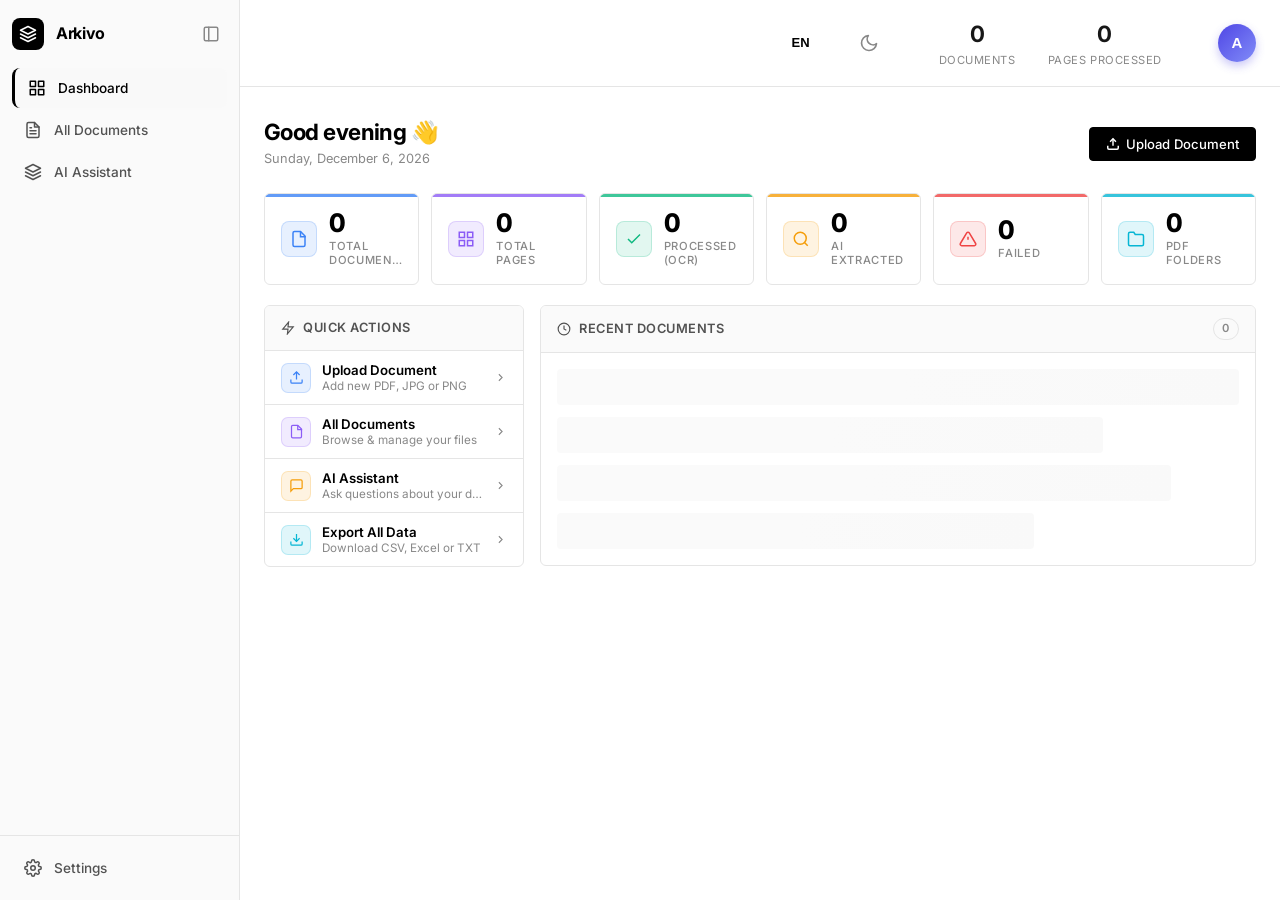
==== frontend/index.html @ aad82af1 "Initial commit" ====
<!DOCTYPE html>
<html lang="en">

<head>
    <meta charset="UTF-8">
    <meta name="viewport" content="width=device-width, initial-scale=1.0">
    <meta name="description"
        content="AI Document Management System — Upload, extract, and manage document text with OCR">
    <title>Arkivo AI — Document Management</title>
    <link rel="preconnect" href="https://fonts.googleapis.com">
    <link rel="preconnect" href="https://fonts.gstatic.com" crossorigin>
    <link href="https://fonts.googleapis.com/css2?family=Inter:wght@300;400;500;600;700&display=swap" rel="stylesheet">
    <link rel="stylesheet" href="style.css?v=27">

    <style>
        /* ── تصحيح شكل أزرار العرض (Toggle) ── */
        .view-toggle {
            display: inline-flex;
            align-items: center;
            background: var(--bg-secondary, #f3f4f6);
            border-radius: 6px;
            padding: 4px;
            border: 1px solid var(--border, #e5e7eb);
            gap: 4px;
            box-sizing: border-box;
        }

        .view-toggle .toggle-btn {
            border: none !important;
            background: transparent !important;
            margin: 0 !important;
            padding: 0 !important;
            width: 30px;
            height: 30px;
            border-radius: 4px;
            cursor: pointer;
            color: var(--text-secondary, #6b7280) !important;
            box-shadow: none !important;
            display: flex;
            align-items: center;
            justify-content: center;
            transition: all 0.2s ease;
            box-sizing: border-box;
            outline: none !important;
        }

        .view-toggle .toggle-btn svg {
            stroke: currentColor;
            margin: 0;
        }

        .view-toggle .toggle-btn.active {
            background: var(--bg-card, #ffffff) !important;
            color: var(--text-primary, #111827) !important;
            box-shadow: 0 1px 3px rgba(0, 0, 0, 0.15), 0 0 0 1px rgba(0, 0, 0, 0.05) !important;
        }

        /* ── تنسيق القائمة المنسدلة للتصدير (Dropdown) ── */
        .export-dropdown-item {
            background: transparent;
            border: none;
            width: calc(100% - 8px);
            margin: 0 4px;
            border-radius: 4px;
            text-align: left;
            padding: 8px 12px;
            color: var(--text-secondary);
            cursor: pointer;
            font-size: 13px;
            transition: all 0.2s cubic-bezier(0.4, 0, 0.2, 1);
            display: flex;
            align-items: center;
            gap: 8px;
            font-weight: 500;
        }

        .export-dropdown-item:hover {
            background: var(--bg-card-hover);
            color: var(--text-primary);
        }

        /* ── حل مشكلة التفاف النص في مربعات التخطيط (Layout Blocks) ── */
        .layout-block {
            white-space: nowrap !important;
            overflow: visible !important;
            min-width: max-content !important;
            min-height: max-content !important;
        }

        .layout-block[contenteditable="true"] {
            cursor: text !important;
            border: 1px dashed var(--primary, #4F46E5) !important;
            background: rgba(255, 255, 255, 0.1);
            outline: none;
            transition: all 0.2s ease;
        }

        .layout-block[contenteditable="true"]:focus {
            background: var(--bg-card, #222) !important;
            color: var(--text-primary, #fff) !important;
            z-index: 100;
            box-shadow: 0 0 0 2px var(--primary, #4F46E5);
            border-style: solid !important;
        }

        /* ── تنسيق حقل التاريخ (Date Picker) ليتناسب مع الثيمين ── */
        [data-theme="dark"] input[type="month"] {
            color-scheme: dark;
        }

        [data-theme="light"] input[type="month"] {
            color-scheme: light;
        }

        input[type="month"] {
            font-family: var(--font);
            text-transform: uppercase;
        }
    </style>
</head>

<body>
    <!-- ═══ Sidebar ═══════════════════════════════════════════════════════════ -->
    <aside class="sidebar" id="appSidebar">
        <div class="sidebar-top">
            <div class="sidebar-header">
                <div class="sidebar-logo">
                    <div class="sidebar-logo-icon">
                        <svg width="18" height="18" viewBox="0 0 24 24" fill="none" stroke="currentColor"
                            stroke-width="2" stroke-linecap="round" stroke-linejoin="round">
                            <polygon points="12 2 2 7 12 12 22 7 12 2"></polygon>
                            <polyline points="2 17 12 22 22 17"></polyline>
                            <polyline points="2 12 12 17 22 12"></polyline>
                        </svg>
                    </div>
                    <span class="sidebar-logo-text">Arkivo</span>
                </div>
                <button class="sidebar-toggle-btn" id="sidebarCollapseBtn" title="Collapse sidebar">
                    <svg width="18" height="18" viewBox="0 0 24 24" fill="none" stroke="currentColor" stroke-width="2"
                        stroke-linecap="round" stroke-linejoin="round">
                        <rect x="3" y="3" width="18" height="18" rx="2" ry="2"></rect>
                        <line x1="9" y1="3" x2="9" y2="21"></line>
                    </svg>
                </button>
            </div>

            <nav class="sidebar-nav">
                <button class="sidebar-nav-item active" id="navDashboard">
                    <svg width="18" height="18" viewBox="0 0 24 24" fill="none" stroke="currentColor" stroke-width="2"
                        stroke-linecap="round" stroke-linejoin="round">
                        <rect x="3" y="3" width="7" height="7"></rect>
                        <rect x="14" y="3" width="7" height="7"></rect>
                        <rect x="14" y="14" width="7" height="7"></rect>
                        <rect x="3" y="14" width="7" height="7"></rect>
                    </svg>
                    <span class="sidebar-nav-label">Dashboard</span>
                </button>
                <button class="sidebar-nav-item" id="navAllDocs">
                    <svg width="18" height="18" viewBox="0 0 24 24" fill="none" stroke="currentColor" stroke-width="2"
                        stroke-linecap="round" stroke-linejoin="round">
                        <path d="M14 2H6a2 2 0 0 0-2 2v16a2 2 0 0 0 2 2h12a2 2 0 0 0 2-2V8z"></path>
                        <polyline points="14 2 14 8 20 8"></polyline>
                        <line x1="16" y1="13" x2="8" y2="13"></line>
                        <line x1="16" y1="17" x2="8" y2="17"></line>
                        <polyline points="10 9 9 9 8 9"></polyline>
                    </svg>
                    <span class="sidebar-nav-label">All Documents</span>
                </button>
                <button class="sidebar-nav-item" id="navAIAssistant">
                    <svg width="18" height="18" viewBox="0 0 24 24" fill="none" stroke="currentColor" stroke-width="2"
                        stroke-linecap="round" stroke-linejoin="round">
                        <path d="M12 2L2 7l10 5 10-5-10-5z"></path>
                        <path d="M2 17l10 5 10-5"></path>
                        <path d="M2 12l10 5 10-5"></path>
                    </svg>
                    <span class="sidebar-nav-label">AI Assistant</span>
                </button>
            </nav>
        </div>

        <div class="sidebar-bottom">
            <button class="sidebar-nav-item sidebar-settings-btn" id="navSettings" title="Settings">
                <svg width="18" height="18" viewBox="0 0 24 24" fill="none" stroke="currentColor" stroke-width="2"
                    stroke-linecap="round" stroke-linejoin="round">
                    <circle cx="12" cy="12" r="3"></circle>
                    <path
                        d="M19.4 15a1.65 1.65 0 0 0 .33 1.82l.06.06a2 2 0 0 1 0 2.83 2 2 0 0 1-2.83 0l-.06-.06a1.65 1.65 0 0 0-1.82-.33 1.65 1.65 0 0 0-1 1.51V21a2 2 0 0 1-2 2 2 2 0 0 1-2-2v-.09A1.65 1.65 0 0 0 9 19.4a1.65 1.65 0 0 0-1.82.33l-.06.06a2 2 0 0 1-2.83 0 2 2 0 0 1 0-2.83l.06-.06A1.65 1.65 0 0 0 4.68 15a1.65 1.65 0 0 0-1.51-1H3a2 2 0 0 1-2-2 2 2 0 0 1 2-2h.09A1.65 1.65 0 0 0 4.6 9a1.65 1.65 0 0 0-.33-1.82l-.06-.06a2 2 0 0 1 0-2.83 2 2 0 0 1 2.83 0l.06.06A1.65 1.65 0 0 0 9 4.68a1.65 1.65 0 0 0 1-1.51V3a2 2 0 0 1 2-2 2 2 0 0 1 2 2v.09a1.65 1.65 0 0 0 1 1.51 1.65 1.65 0 0 0 1.82-.33l.06-.06a2 2 0 0 1 2.83 0 2 2 0 0 1 0 2.83l-.06.06a1.65 1.65 0 0 0-.33 1.82V9a1.65 1.65 0 0 0 1.51 1H21a2 2 0 0 1 2 2 2 2 0 0 1-2 2h-.09a1.65 1.65 0 0 0-1.51 1z">
                    </path>
                </svg>
                <span class="sidebar-nav-label">Settings</span>
            </button>
        </div>
    </aside>

    <!-- Floating sidebar open button (visible when collapsed) -->
    <button class="sidebar-open-btn" id="sidebarOpenBtn" title="Open sidebar">
        <svg width="18" height="18" viewBox="0 0 24 24" fill="none" stroke="currentColor" stroke-width="2"
            stroke-linecap="round" stroke-linejoin="round">
            <rect x="3" y="3" width="18" height="18" rx="2" ry="2"></rect>
            <line x1="9" y1="3" x2="9" y2="21"></line>
        </svg>
    </button>

    <div class="main-wrapper" id="mainWrapper">
        <header class="app-header">
            <div class="header-content">
                <div class="header-stats" id="headerStats">
                    <button class="theme-toggle lang-toggle" id="langToggleBtn" title="Toggle Language" aria-label="Toggle Language" style="font-weight: 700; font-size: 13px; color: var(--text-primary);">
                        EN
                    </button>
                    <button class="theme-toggle" id="themeToggle" title="Toggle Light/Dark Mode"
                        aria-label="Toggle Light/Dark Mode">
                        <svg class="sun-icon" width="20" height="20" viewBox="0 0 24 24" fill="none"
                            stroke="currentColor" stroke-width="2" stroke-linecap="round" stroke-linejoin="round">
                            <circle cx="12" cy="12" r="5"></circle>
                            <line x1="12" y1="1" x2="12" y2="3"></line>
                            <line x1="12" y1="21" x2="12" y2="23"></line>
                            <line x1="4.22" y1="4.22" x2="5.64" y2="5.64"></line>
                            <line x1="18.36" y1="18.36" x2="19.78" y2="19.78"></line>
                            <line x1="1" y1="12" x2="3" y2="12"></line>
                            <line x1="21" y1="12" x2="23" y2="12"></line>
                            <line x1="4.22" y1="19.78" x2="5.64" y2="18.36"></line>
                            <line x1="18.36" y1="5.64" x2="19.78" y2="4.22"></line>
                        </svg>
                        <svg class="moon-icon" width="20" height="20" viewBox="0 0 24 24" fill="none"
                            stroke="currentColor" stroke-width="2" stroke-linecap="round" stroke-linejoin="round">
                            <path d="M21 12.79A9 9 0 1 1 11.21 3 7 7 0 0 0 21 12.79z"></path>
                        </svg>
                    </button>
                    <div class="stat" style="margin-left: 20px;">
                        <span class="stat-value" id="totalDocs">0</span>
                        <span class="stat-label">Documents</span>
                    </div>
                    <div class="stat">
                        <span class="stat-value" id="totalPages">0</span>
                        <span class="stat-label">Pages Processed</span>
                    </div>

                    <!-- User Dropdown Menu -->
                    <div class="user-dropdown-container" style="position: relative; margin-left: 24px;">
                        <button id="userDropdownBtn" style="background: linear-gradient(135deg, #4F46E5, #818CF8); border: none; border-radius: 50%; width: 38px; height: 38px; display: flex; align-items: center; justify-content: center; cursor: pointer; color: white; font-weight: 600; font-size: 15px; box-shadow: 0 4px 10px rgba(79, 70, 229, 0.3); transition: transform 0.2s;">
                            A
                        </button>
                        
                        <div id="userDropdownMenu" style="display: none; position: absolute; right: 0; top: 50px; width: 250px; background: var(--bg-modal, #1A1B1E); border: 1px solid var(--border, #2E2F33); border-radius: 12px; box-shadow: 0 10px 40px rgba(0,0,0,0.4); z-index: 200; overflow: hidden;">
                            <div style="padding: 16px; border-bottom: 1px solid var(--border); display: flex; flex-direction: column; gap: 4px;">
                                <strong id="dropdownUserName" style="font-size: 15px; color: var(--text-primary); line-height: 1.2;">Name</strong>
                                <span id="dropdownUserEmail" style="font-size: 12px; color: var(--text-secondary);">email@example.com</span>
                                <span id="dropdownUserOrg" style="font-size: 11px; color: var(--text-secondary); background: var(--bg-secondary); padding: 4px 8px; border-radius: 6px; display: inline-block; width: fit-content; margin-top: 6px; border: 1px solid var(--border);">Organization</span>
                                
                                <div id="inviteCodeContainer" style="display: none; margin-top: 10px; font-size: 11px; background: rgba(79, 70, 229, 0.1); border: 1px dashed rgba(79, 70, 229, 0.5); padding: 8px; border-radius: 6px; align-items: center; justify-content: space-between;">
                                    <span style="color: var(--text-secondary);">Code: <strong id="dropdownInviteCode" style="color: var(--text-primary); font-size: 13px; letter-spacing: 1px; font-weight: 700;"></strong></span>
                                    <button id="copyInviteBtn" onclick="copyInviteCode()" style="background: #4F46E5; color: white; border: none; padding: 4px 8px; border-radius: 4px; cursor: pointer; font-size: 10px; transition: 0.2s; font-weight: 600;">Copy</button>
                                </div>
                            </div>
                            <div style="padding: 8px;">
                                <button onclick="handleLogout()" style="width: 100%; text-align: left; padding: 10px 12px; background: transparent; border: none; color: var(--danger, #ef4444); font-size: 13px; font-weight: 500; cursor: pointer; border-radius: 6px; display: flex; align-items: center; gap: 8px; font-family: inherit; transition: background 0.2s;">
                                    <svg width="16" height="16" viewBox="0 0 24 24" fill="none" stroke="currentColor" stroke-width="2" stroke-linecap="round" stroke-linejoin="round"><path d="M9 21H5a2 2 0 0 1-2-2V5a2 2 0 0 1 2-2h4"></path><polyline points="16 17 21 12 16 7"></polyline><line x1="21" y1="12" x2="9" y2="12"></line></svg>
                                    Sign Out
                                </button>
                                <style>
                                    #userDropdownBtn:hover { transform: scale(1.05); }
                                    #userDropdownMenu button:hover { background: rgba(239, 68, 68, 0.1) !important; }
                                </style>
                            </div>
                        </div>
                    </div>
                </div>
            </div>
        </header>

        <main class="container">
            <!-- ══ Dashboard View ══════════════════════════════════════════ -->
            <section id="dashboardSection" style="display: block;">

                <!-- Dashboard Header with Greeting -->
                <div class="dash-header">
                    <div class="dash-header-left">
                        <div id="dashGreeting" class="dash-greeting">Good day 👋</div>
                        <div class="dash-date" id="dashDate"></div>
                    </div>
                    <button class="btn btn-accent"
                        onclick="(function(){var el=document.getElementById('navAllDocs');if(el)el.click();})()">
                        <svg width="14" height="14" viewBox="0 0 24 24" fill="none" stroke="currentColor"
                            stroke-width="2.5">
                            <path d="M21 15v4a2 2 0 0 1-2 2H5a2 2 0 0 1-2-2v-4" />
                            <polyline points="17 8 12 3 7 8" />
                            <line x1="12" y1="3" x2="12" y2="15" />
                        </svg>
                        Upload Document
                    </button>
                </div>

                <!-- KPI Cards -->
                <div class="dashboard-kpi-grid">
                    <div class="dashboard-kpi-card kpi-blue">
                        <div class="kpi-icon-wrap">
                            <svg width="18" height="18" viewBox="0 0 24 24" fill="none" stroke="currentColor"
                                stroke-width="2">
                                <path d="M14 2H6a2 2 0 0 0-2 2v16a2 2 0 0 0 2 2h12a2 2 0 0 0 2-2V8z" />
                                <polyline points="14 2 14 9 21 9" />
                            </svg>
                        </div>
                        <div class="kpi-body">
                            <span class="kpi-value" id="dashTotalDocs">0</span>
                            <span class="kpi-label">Total Documents</span>
                        </div>
                    </div>
                    <div class="dashboard-kpi-card kpi-purple">
                        <div class="kpi-icon-wrap">
                            <svg width="18" height="18" viewBox="0 0 24 24" fill="none" stroke="currentColor"
                                stroke-width="2">
                                <rect x="3" y="3" width="7" height="7" />
                                <rect x="14" y="3" width="7" height="7" />
                                <rect x="14" y="14" width="7" height="7" />
                                <rect x="3" y="14" width="7" height="7" />
                            </svg>
                        </div>
                        <div class="kpi-body">
                            <span class="kpi-value" id="dashTotalPages">0</span>
                            <span class="kpi-label">Total Pages</span>
                        </div>
                    </div>
                    <div class="dashboard-kpi-card kpi-green">
                        <div class="kpi-icon-wrap">
                            <svg width="18" height="18" viewBox="0 0 24 24" fill="none" stroke="currentColor"
                                stroke-width="2">
                                <polyline points="20 6 9 17 4 12" />
                            </svg>
                        </div>
                        <div class="kpi-body">
                            <span class="kpi-value" id="dashProcessed">0</span>
                            <span class="kpi-label">Processed (OCR)</span>
                        </div>
                    </div>
                    <div class="dashboard-kpi-card kpi-orange">
                        <div class="kpi-icon-wrap">
                            <svg width="18" height="18" viewBox="0 0 24 24" fill="none" stroke="currentColor"
                                stroke-width="2">
                                <circle cx="11" cy="11" r="8" />
                                <line x1="21" y1="21" x2="16.65" y2="16.65" />
                            </svg>
                        </div>
                        <div class="kpi-body">
                            <span class="kpi-value" id="dashExtracted">0</span>
                            <span class="kpi-label">AI Extracted</span>
                        </div>
                    </div>
                    <div class="dashboard-kpi-card kpi-red">
                        <div class="kpi-icon-wrap">
                            <svg width="18" height="18" viewBox="0 0 24 24" fill="none" stroke="currentColor"
                                stroke-width="2">
                                <path
                                    d="M10.29 3.86L1.82 18a2 2 0 0 0 1.71 3h16.94a2 2 0 0 0 1.71-3L13.71 3.86a2 2 0 0 0-3.42 0z" />
                                <line x1="12" y1="9" x2="12" y2="13" />
                                <line x1="12" y1="17" x2="12.01" y2="17" />
                            </svg>
                        </div>
                        <div class="kpi-body">
                            <span class="kpi-value" id="dashFailed">0</span>
                            <span class="kpi-label">Failed</span>
                        </div>
                    </div>
                    <div class="dashboard-kpi-card kpi-teal">
                        <div class="kpi-icon-wrap">
                            <svg width="18" height="18" viewBox="0 0 24 24" fill="none" stroke="currentColor"
                                stroke-width="2">
                                <path d="M22 19a2 2 0 0 1-2 2H4a2 2 0 0 1-2-2V5a2 2 0 0 1 2-2h5l2 3h9a2 2 0 0 1 2 2z" />
                            </svg>
                        </div>
                        <div class="kpi-body">
                            <span class="kpi-value" id="dashFolders">0</span>
                            <span class="kpi-label">PDF Folders</span>
                        </div>
                    </div>
                </div>

                <!-- Bottom Grid -->
                <div class="dashboard-bottom-grid">
                    <!-- Quick Actions -->
                    <div class="dashboard-card">
                        <div class="dashboard-card-header">
                            <svg width="14" height="14" viewBox="0 0 24 24" fill="none" stroke="currentColor"
                                stroke-width="2">
                                <polygon points="13 2 3 14 12 14 11 22 21 10 12 10 13 2" />
                            </svg>
                            Quick Actions
                        </div>
                        <div class="dashboard-actions-list">
                            <button class="dashboard-action-btn"
                                onclick="(function(){var el=document.getElementById('navAllDocs');if(el)el.click();setTimeout(()=>{var uz=document.getElementById('uploadZone');if(uz)uz.click();},200);})()">
                                <div class="action-btn-icon icon-blue">
                                    <svg width="15" height="15" viewBox="0 0 24 24" fill="none" stroke="currentColor"
                                        stroke-width="2">
                                        <path d="M21 15v4a2 2 0 0 1-2 2H5a2 2 0 0 1-2-2v-4" />
                                        <polyline points="17 8 12 3 7 8" />
                                        <line x1="12" y1="3" x2="12" y2="15" />
                                    </svg>
                                </div>
                                <div class="action-btn-text">
                                    <strong>Upload Document</strong>
                                    <span>Add new PDF, JPG or PNG</span>
                                </div>
                                <svg width="13" height="13" viewBox="0 0 24 24" fill="none" stroke="currentColor"
                                    stroke-width="2">
                                    <polyline points="9 18 15 12 9 6" />
                                </svg>
                            </button>
                            <button class="dashboard-action-btn"
                                onclick="(function(){var el=document.getElementById('navAllDocs');if(el)el.click();})()">
                                <div class="action-btn-icon icon-purple">
                                    <svg width="15" height="15" viewBox="0 0 24 24" fill="none" stroke="currentColor"
                                        stroke-width="2">
                                        <path d="M14 2H6a2 2 0 0 0-2 2v16a2 2 0 0 0 2 2h12a2 2 0 0 0 2-2V8z" />
                                        <polyline points="14 2 14 9 21 9" />
                                    </svg>
                                </div>
                                <div class="action-btn-text">
                                    <strong>All Documents</strong>
                                    <span>Browse &amp; manage your files</span>
                                </div>
                                <svg width="13" height="13" viewBox="0 0 24 24" fill="none" stroke="currentColor"
                                    stroke-width="2">
                                    <polyline points="9 18 15 12 9 6" />
                                </svg>
                            </button>
                            <button class="dashboard-action-btn"
                                onclick="(function(){var el=document.getElementById('navAIAssistant');if(el)el.click();})()">
                                <div class="action-btn-icon icon-orange">
                                    <svg width="15" height="15" viewBox="0 0 24 24" fill="none" stroke="currentColor"
                                        stroke-width="2">
                                        <path d="M21 15a2 2 0 0 1-2 2H7l-4 4V5a2 2 0 0 1 2-2h14a2 2 0 0 1 2 2z" />
                                    </svg>
                                </div>
                                <div class="action-btn-text">
                                    <strong>AI Assistant</strong>
                                    <span>Ask questions about your docs</span>
                                </div>
                                <svg width="13" height="13" viewBox="0 0 24 24" fill="none" stroke="currentColor"
                                    stroke-width="2">
                                    <polyline points="9 18 15 12 9 6" />
                                </svg>
                            </button>
                            <button class="dashboard-action-btn"
                                onclick="(function(){var nav=document.getElementById('navAllDocs'); if(nav) nav.click(); setTimeout(()=>{var btn=document.getElementById('exportAllMenuBtn'); if(btn) btn.click();}, 250);})()">
                                <div class="action-btn-icon icon-teal">
                                    <svg width="15" height="15" viewBox="0 0 24 24" fill="none" stroke="currentColor"
                                        stroke-width="2">
                                        <path d="M21 15v4a2 2 0 0 1-2 2H5a2 2 0 0 1-2-2v-4" />
                                        <polyline points="7 10 12 15 17 10" />
                                        <line x1="12" y1="15" x2="12" y2="3" />
                                    </svg>
                                </div>
                                <div class="action-btn-text">
                                    <strong>Export All Data</strong>
                                    <span>Download CSV, Excel or TXT</span>
                                </div>
                                <svg width="13" height="13" viewBox="0 0 24 24" fill="none" stroke="currentColor"
                                    stroke-width="2">
                                    <polyline points="9 18 15 12 9 6" />
                                </svg>
                            </button>
                        </div>
                    </div>

                    <!-- Recent Documents -->
                    <div class="dashboard-card" style="grid-column: span 2;">
                        <div class="dashboard-card-header">
                            <svg width="14" height="14" viewBox="0 0 24 24" fill="none" stroke="currentColor"
                                stroke-width="2">
                                <circle cx="12" cy="12" r="10" />
                                <polyline points="12 6 12 12 16 14" />
                            </svg>
                            Recent Documents
                            <span id="dashRecentCount"
                                style="margin-left:auto;background:var(--bg-secondary);border:1px solid var(--border);border-radius:20px;padding:1px 8px;font-size:.7rem;color:var(--text-muted);">0</span>
                        </div>
                        <div id="dashRecentDocs" class="dashboard-recent-list">
                            <div class="dash-loading-state">
                                <div class="dash-skeleton"></div>
                                <div class="dash-skeleton" style="width:80%"></div>
                                <div class="dash-skeleton" style="width:90%"></div>
                                <div class="dash-skeleton" style="width:70%"></div>
                            </div>
                        </div>
                    </div>
                </div>
            </section>


            <section class="upload-section" id="uploadSection" style="display: none;">
                <div class="lang-selector fixed-lang">
                    <label style="display:flex; align-items:center; gap:6px;">
                        <svg width="15" height="15" viewBox="0 0 24 24" fill="none" stroke="currentColor"
                            stroke-width="2" stroke-linecap="round" stroke-linejoin="round">
                            <circle cx="12" cy="12" r="10"></circle>
                            <line x1="2" y1="12" x2="22" y2="12"></line>
                            <path
                                d="M12 2a15.3 15.3 0 0 1 4 10 15.3 15.3 0 0 1-4 10 15.3 15.3 0 0 1-4-10 15.3 15.3 0 0 1 4-10z">
                            </path>
                        </svg>
                        OCR Language:
                    </label>
                    <div style="position: relative; display: inline-block;">
                        <button class="btn btn-outline" id="langMenuBtn"
                            style="height: 34px; display: flex; align-items: center; justify-content: space-between; gap: 8px; padding: 0 12px; border-radius: 6px; background: var(--bg-card); color: var(--text-primary); border: 1px solid var(--border); font-size: 0.82rem; min-width: 190px; cursor: pointer; transition: border-color var(--transition);">
                            <span id="langSelectedText">Auto (Multi-Language)</span>
                            <svg width="14" height="14" viewBox="0 0 24 24" fill="none" stroke="currentColor"
                                stroke-width="2" style="color: var(--text-muted)">
                                <polyline points="6 9 12 15 18 9"></polyline>
                            </svg>
                        </button>
                        <div id="langDropdownMenu"
                            style="display: none; position: absolute; top: 100%; left: 0; background: var(--bg-card); border: 1px solid var(--border); border-radius: 6px; box-shadow: 0 4px 12px rgba(0,0,0,0.3); padding: 4px 0; z-index: 100; margin-top: 6px; min-width: 100%; flex-direction: column;">
                            <button class="export-dropdown-item lang-option" data-value="latin"
                                style="justify-content: flex-start;">Auto (Multi-Language)</button>
                            <button class="export-dropdown-item lang-option" data-value="en"
                                style="justify-content: flex-start;">English</button>
                            <button class="export-dropdown-item lang-option" data-value="latin"
                                style="justify-content: flex-start;">Latin (EN + AL + SR)</button>
                        </div>
                        <input type="hidden" id="ocrLang" value="latin">
                    </div>
                </div>
                <div class="upload-zone" id="uploadZone">
                    <div class="upload-icon">
                        <svg width="48" height="48" viewBox="0 0 24 24" fill="none" stroke="currentColor"
                            stroke-width="1.5" stroke-linecap="round" stroke-linejoin="round">
                            <path d="M21 15v4a2 2 0 0 1-2 2H5a2 2 0 0 1-2-2v-4"></path>
                            <polyline points="17 8 12 3 7 8"></polyline>
                            <line x1="12" y1="3" x2="12" y2="15"></line>
                        </svg>
                    </div>
                    <h2>Drop your document here</h2>
                    <p>or <span class="browse-link">browse files</span></p>
                    <p class="upload-hint">Supports PDF, JPG, PNG — Max 20 MB (Multiple supported)</p>
                    <input type="file" id="fileInput" accept=".pdf,.jpg,.jpeg,.png" multiple hidden>
                </div>

                <div class="upload-progress" id="uploadProgress" style="display:none">
                    <div class="progress-header">
                        <div class="progress-file-info">
                            <svg width="20" height="20" viewBox="0 0 24 24" fill="none" stroke="currentColor"
                                stroke-width="2">
                                <path d="M13 2H6a2 2 0 0 0-2 2v16a2 2 0 0 0 2 2h12a2 2 0 0 0 2-2V9z"></path>
                                <polyline points="13 2 13 9 20 9"></polyline>
                            </svg>
                            <span id="uploadFileName">file.pdf</span>
                        </div>
                        <span class="progress-status" id="uploadStatus">Uploading...</span>
                    </div>
                    <div class="progress-bar-track">
                        <div class="progress-bar-fill" id="progressBarFill"></div>
                    </div>
                </div>
            </section>

            <section class="documents-section" id="documentsSection" style="display: none;">
                <div class="section-header">
                    <h2 style="display:flex; align-items:center;">
                        <span
                            style="display:inline-flex; align-items:center; justify-content:center; width:26px; height:26px; background:var(--bg-card-hover); border: 1px solid var(--border); border-radius:6px; margin-right:8px;">
                            <svg width="14" height="14" viewBox="0 0 24 24" fill="none" stroke="currentColor"
                                stroke-width="2" stroke-linecap="round" stroke-linejoin="round">
                                <path d="M14 2H6a2 2 0 0 0-2 2v16a2 2 0 0 0 2 2h12a2 2 0 0 0 2-2V8z"></path>
                                <polyline points="14 2 14 8 20 8"></polyline>
                                <line x1="16" y1="13" x2="8" y2="13"></line>
                                <line x1="16" y1="17" x2="8" y2="17"></line>
                                <polyline points="10 9 9 9 8 9"></polyline>
                            </svg>
                        </span>
                        Your Documents
                    </h2>
                    <div style="display: flex; gap: 12px; align-items: center;">
                        <div style="position: relative; display: inline-block;">
                            <button class="btn btn-outline" id="exportAllMenuBtn"
                                style="height: 38px; display: flex; align-items: center; gap: 6px; padding: 0 14px; border-radius: 6px;">
                                <svg width="14" height="14" viewBox="0 0 24 24" fill="none" stroke="currentColor"
                                    stroke-width="2" stroke-linecap="round" stroke-linejoin="round">
                                    <path d="M21 15v4a2 2 0 0 1-2 2H5a2 2 0 0 1-2-2v-4"></path>
                                    <polyline points="7 10 12 15 17 10"></polyline>
                                    <line x1="12" y1="15" x2="12" y2="3"></line>
                                </svg>
                                Export All
                                <svg width="12" height="12" viewBox="0 0 24 24" fill="none" stroke="currentColor"
                                    stroke-width="2">
                                    <polyline points="6 9 12 15 18 9"></polyline>
                                </svg>
                            </button>
                            <div id="exportAllDropdownMenu"
                                style="display: none; position: absolute; top: 100%; right: 0; background: var(--bg-card, #222); border: 1px solid var(--border, #444); border-radius: 6px; box-shadow: 0 4px 12px rgba(0,0,0,0.3); padding: 4px 0; z-index: 100; margin-top: 8px; min-width: 160px; flex-direction: column;">
                                <button class="export-dropdown-item" data-export-all="csv">
                                    <svg width="16" height="16" viewBox="0 0 24 24" fill="none" stroke="currentColor"
                                        stroke-width="2" stroke-linecap="round" stroke-linejoin="round"
                                        style="pointer-events: none;">
                                        <rect x="3" y="3" width="18" height="18" rx="2" ry="2"></rect>
                                        <line x1="3" y1="9" x2="21" y2="9"></line>
                                        <line x1="3" y1="15" x2="21" y2="15"></line>
                                        <line x1="9" y1="9" x2="9" y2="21"></line>
                                        <line x1="15" y1="9" x2="15" y2="21"></line>
                                    </svg>
                                    Export as CSV
                                </button>
                                <button class="export-dropdown-item" data-export-all="excel">
                                    <svg width="16" height="16" viewBox="0 0 24 24" fill="none" stroke="currentColor"
                                        stroke-width="2" stroke-linecap="round" stroke-linejoin="round"
                                        style="pointer-events: none;">
                                        <path d="M14 2H6a2 2 0 0 0-2 2v16a2 2 0 0 0 2 2h12a2 2 0 0 0 2-2V8z"></path>
                                        <polyline points="14 2 14 8 20 8"></polyline>
                                        <path d="M9.5 11.5l5 5"></path>
                                        <path d="M14.5 11.5l-5 5"></path>
                                    </svg>
                                    Export as Excel
                                </button>
                                <button class="export-dropdown-item" data-export-all="txt">
                                    <svg width="16" height="16" viewBox="0 0 24 24" fill="none" stroke="currentColor"
                                        stroke-width="2" stroke-linecap="round" stroke-linejoin="round"
                                        style="pointer-events: none;">
                                        <path d="M14 2H6a2 2 0 0 0-2 2v16a2 2 0 0 0 2 2h12a2 2 0 0 0 2-2V8z"></path>
                                        <polyline points="14 2 14 8 20 8"></polyline>
                                        <line x1="16" y1="13" x2="8" y2="13"></line>
                                        <line x1="16" y1="17" x2="8" y2="17"></line>
                                        <polyline points="10 9 9 9 8 9"></polyline>
                                    </svg>
                                    Export as Text
                                </button>
                            </div>
                        </div>

                        <div class="search-box">
                            <svg class="search-icon" width="16" height="16" viewBox="0 0 24 24" fill="none"
                                stroke="currentColor" stroke-width="2" style="color: var(--text-muted);">
                                <circle cx="11" cy="11" r="8"></circle>
                                <line x1="21" y1="21" x2="16.65" y2="16.65"></line>
                            </svg>
                            <input type="text" id="searchInput" placeholder="Instant local search...">
                        </div>
                        <button class="btn btn-outline" id="toggleFiltersBtn" title="Advanced Filters"
                            style="height: 38px; width: 38px; flex-shrink: 0; display: flex; align-items: center; justify-content: center; padding: 0; border-radius: 6px;">
                            <svg width="16" height="16" viewBox="0 0 24 24" fill="none" stroke="currentColor"
                                stroke-width="2">
                                <polygon points="22 3 2 3 10 12.46 10 19 14 21 14 12.46 22 3"></polygon>
                            </svg>
                        </button>
                    </div>
                </div>

                <div id="advancedFilterDrawer" class="advanced-filters" style="display: none;">
                    <!-- Filter Header -->
                    <div class="filters-header">
                        <div class="filters-header-title">
                            <svg width="13" height="13" viewBox="0 0 24 24" fill="none" stroke="currentColor"
                                stroke-width="2.5" stroke-linecap="round" stroke-linejoin="round">
                                <polygon points="22 3 2 3 10 12.46 10 19 14 21 14 12.46 22 3" />
                            </svg>
                            Advanced Filters
                            <span class="filters-active-badge" id="filtersActiveBadge">Active</span>
                        </div>
                        <button class="filters-clear-btn" id="clearFiltersBtn">
                            <svg width="11" height="11" viewBox="0 0 24 24" fill="none" stroke="currentColor"
                                stroke-width="2.5">
                                <line x1="18" y1="6" x2="6" y2="18" />
                                <line x1="6" y1="6" x2="18" y2="18" />
                            </svg>
                            Clear All
                        </button>
                    </div>

                    <!-- Filter Inputs -->
                    <div class="filters-body">
                        <div class="filters-grid">
                            <div class="filter-group">
                                <label>Document Type</label>
                                <div style="position: relative; display: inline-block;">
                                    <button class="filter-input" id="filterDocTypeMenuBtn"
                                        style="display: flex; align-items: center; justify-content: space-between; gap: 8px; cursor: pointer; text-align: left;">
                                        <span id="filterDocTypeSelectedText">All Types</span>
                                        <svg width="12" height="12" viewBox="0 0 24 24" fill="none"
                                            stroke="currentColor" stroke-width="2"
                                            style="color: var(--text-muted); flex-shrink: 0;">
                                            <polyline points="6 9 12 15 18 9"></polyline>
                                        </svg>
                                    </button>
                                    <div id="filterDocTypeDropdownMenu"
                                        style="display: none; position: absolute; top: 100%; left: 0; background: var(--bg-card); border: 1px solid var(--border); border-radius: 6px; box-shadow: 0 8px 16px rgba(0,0,0,0.5); padding: 4px 0; z-index: 9999; margin-top: 6px; min-width: 100%; flex-direction: column;">
                                        <button class="export-dropdown-item doc-type-option" data-value=""
                                            style="justify-content: flex-start;">All Types</button>
                                        <button class="export-dropdown-item doc-type-option" data-value="invoice"
                                            style="justify-content: flex-start;">Invoice</button>
                                        <button class="export-dropdown-item doc-type-option" data-value="contract"
                                            style="justify-content: flex-start;">Contract</button>
                                        <button class="export-dropdown-item doc-type-option" data-value="report"
                                            style="justify-content: flex-start;">Report</button>
                                        <button class="export-dropdown-item doc-type-option" data-value="other"
                                            style="justify-content: flex-start;">Other</button>
                                    </div>
                                    <input type="hidden" id="filterDocType" value="">
                                </div>
                            </div>
                            <div class="filter-group">
                                <label>Date From</label>
                                <input type="month" id="filterDateFrom" class="filter-input">
                            </div>
                            <div class="filter-group">
                                <label>Date To</label>
                                <input type="month" id="filterDateTo" class="filter-input">
                            </div>
                            <div class="filter-group">
                                <label>Company</label>
                                <input type="text" id="filterCompany" class="filter-input" placeholder="e.g. Acme Corp">
                            </div>
                            <div class="filter-group">
                                <label>Client Name</label>
                                <input type="text" id="filterClient" class="filter-input" placeholder="e.g. John Doe">
                            </div>
                        </div>
                    </div>

                    <!-- Filter Actions -->
                    <div class="filters-actions">
                        <button class="btn btn-outline" id="applyFiltersBtn"
                            style="font-size: 0.82rem; height: 34px; padding: 0 16px;">
                            <svg width="13" height="13" viewBox="0 0 24 24" fill="none" stroke="currentColor"
                                stroke-width="2">
                                <polygon points="22 3 2 3 10 12.46 10 19 14 21 14 12.46 22 3" />
                            </svg>
                            Apply Filters
                        </button>
                        <div style="position: relative; display: inline-block;">
                            <button class="btn btn-accent" id="exportFilteredMenuBtn"
                                style="display: flex; align-items: center; gap: 6px; font-size: 0.82rem; height: 34px; padding: 0 16px;">
                                <svg width="13" height="13" viewBox="0 0 24 24" fill="none" stroke="currentColor" stroke-width="2">
                                    <path d="M21 15v4a2 2 0 0 1-2 2H5a2 2 0 0 1-2-2v-4" />
                                    <polyline points="7 10 12 15 17 10" />
                                    <line x1="12" y1="15" x2="12" y2="3" />
                                </svg>
                                Export Results
                                <svg width="12" height="12" viewBox="0 0 24 24" fill="none" stroke="currentColor" stroke-width="2">
                                    <polyline points="6 9 12 15 18 9"></polyline>
                                </svg>
                            </button>
                            <div id="exportFilteredDropdownMenu"
                                style="display: none; position: absolute; bottom: 100%; right: 0; background: var(--bg-card, #222); border: 1px solid var(--border, #444); border-radius: 6px; box-shadow: 0 -4px 12px rgba(0,0,0,0.3); padding: 4px 0; z-index: 100; margin-bottom: 8px; min-width: 160px; flex-direction: column;">
                                <button class="export-dropdown-item" data-export-filtered="csv">
                                    <svg width="16" height="16" viewBox="0 0 24 24" fill="none" stroke="currentColor" stroke-width="2" stroke-linecap="round" stroke-linejoin="round" style="pointer-events: none;">
                                        <rect x="3" y="3" width="18" height="18" rx="2" ry="2"></rect>
                                        <line x1="3" y1="9" x2="21" y2="9"></line>
                                        <line x1="3" y1="15" x2="21" y2="15"></line>
                                        <line x1="9" y1="9" x2="9" y2="21"></line>
                                        <line x1="15" y1="9" x2="15" y2="21"></line>
                                    </svg>
                                    Export as CSV
                                </button>
                                <button class="export-dropdown-item" data-export-filtered="excel">
                                    <svg width="16" height="16" viewBox="0 0 24 24" fill="none" stroke="currentColor" stroke-width="2" stroke-linecap="round" stroke-linejoin="round" style="pointer-events: none;">
                                        <path d="M14 2H6a2 2 0 0 0-2 2v16a2 2 0 0 0 2 2h12a2 2 0 0 0 2-2V8z"></path>
                                        <polyline points="14 2 14 8 20 8"></polyline>
                                        <path d="M9.5 11.5l5 5"></path>
                                        <path d="M14.5 11.5l-5 5"></path>
                                    </svg>
                                    Export as Excel
                                </button>
                                <button class="export-dropdown-item" data-export-filtered="txt">
                                    <svg width="16" height="16" viewBox="0 0 24 24" fill="none" stroke="currentColor" stroke-width="2" stroke-linecap="round" stroke-linejoin="round" style="pointer-events: none;">
                                        <path d="M14 2H6a2 2 0 0 0-2 2v16a2 2 0 0 0 2 2h12a2 2 0 0 0 2-2V8z"></path>
                                        <polyline points="14 2 14 8 20 8"></polyline>
                                        <line x1="16" y1="13" x2="8" y2="13"></line>
                                        <line x1="16" y1="17" x2="8" y2="17"></line>
                                        <polyline points="10 9 9 9 8 9"></polyline>
                                    </svg>
                                    Export as Text
                                </button>
                            </div>
                        </div>
                    </div>
                </div>
                <div class="documents-grid" id="documentsGrid">
                </div>

                <div class="empty-state" id="emptyState" style="display:none; padding: 60px 20px; text-align: center; background: var(--bg-card); border-radius: 12px; border: 1px dashed var(--border); margin-top: 24px;">
                    <svg width="48" height="48" viewBox="0 0 24 24" fill="none" stroke="currentColor" stroke-width="1.2" stroke-linecap="round" stroke-linejoin="round" style="color: var(--primary); margin-bottom: 16px; filter: drop-shadow(0 0 12px rgba(79, 70, 229, 0.3));">
                        <path d="M9.937 15.5A2 2 0 0 0 8.5 14.063l-6.135-1.582a.5.5 0 0 1 0-.962L8.5 9.936A2 2 0 0 0 9.937 8.5l1.582-6.135a.5.5 0 0 1 .963 0L14.063 8.5A2 2 0 0 0 15.5 9.937l6.135 1.581a.5.5 0 0 1 0 .964L15.5 14.063a2 2 0 0 0-1.437 1.437l-1.582 6.135a.5.5 0 0 1-.963 0z"></path>
                    </svg>
                    <h3 style="font-size: 1.25rem; font-weight: 600; color: var(--text-primary); margin-bottom: 8px;">No documents yet</h3>
                    <p style="font-size: 0.95rem; color: var(--text-secondary); max-width: 400px; margin: 0 auto; line-height: 1.5;">Start by uploading your first document to unlock AI insights</p>
                </div>
            </section>

            <!-- ═══ AI Assistant Section (New Full Page View) ═══ -->
            <section class="view-section" id="aiAssistantView" style="display: none;">
                <div class="assistant-container">
                    <!-- Chat Header -->
                    <div class="assistant-header">
                        <div class="assistant-header-info">
                            <div class="assistant-header-status"><span class="status-dot"></span> AI Assistant — Ready
                            </div>
                        </div>
                        <button class="clear-chat-btn" id="clearChatBtn" title="Clear conversation">
                            <svg width="16" height="16" viewBox="0 0 24 24" fill="none" stroke="currentColor"
                                stroke-width="2">
                                <path d="M3 6h18M8 6V4h8v2M19 6l-1 14H6L5 6" />
                            </svg>
                            Clear
                        </button>
                    </div>

                    <!-- Chat Messages Area -->
                    <div class="assistant-chat-history" id="assistantChatHistory">
                        <div class="assistant-welcome" id="assistantWelcome">
                            <div class="welcome-glow"></div>
                            <div class="welcome-icon">
                                <svg width="32" height="32" viewBox="0 0 24 24" fill="none" stroke="currentColor"
                                    stroke-width="1.5">
                                    <path d="M12 2L2 7l10 5 10-5-10-5z" />
                                    <path d="M2 17l10 5 10-5" />
                                    <path d="M2 12l10 5 10-5" />
                                </svg>
                            </div>
                            <h2>Arkivo AI Assistant</h2>
                            <p>Ask anything about your documents. I can search, summarize, and find specific data across
                                all your files.</p>
                            <div class="quick-suggestions">
                                <button class="suggestion-btn" data-query="Show me all invoices from 2026">
                                    <svg width="14" height="14" viewBox="0 0 24 24" fill="none" stroke="currentColor"
                                        stroke-width="2">
                                        <rect x="5" y="2" width="14" height="20" rx="2" />
                                        <path d="M9 7h6M9 11h6M9 15h4" />
                                    </svg>
                                    Invoices from 2026
                                </button>
                                <button class="suggestion-btn" data-query="Find contracts">
                                    <svg width="14" height="14" viewBox="0 0 24 24" fill="none" stroke="currentColor"
                                        stroke-width="2">
                                        <path d="M14 2H6a2 2 0 0 0-2 2v16a2 2 0 0 0 2 2h12a2 2 0 0 0 2-2V8z" />
                                        <polyline points="14 2 14 8 20 8" />
                                    </svg>
                                    Find Contracts
                                </button>
                                <button class="suggestion-btn" data-query="How many total documents do I have?">
                                    <svg width="14" height="14" viewBox="0 0 24 24" fill="none" stroke="currentColor"
                                        stroke-width="2">
                                        <path d="M2 3h6a4 4 0 0 1 4 4v14a3 3 0 0 0-3-3H2z" />
                                        <path d="M22 3h-6a4 4 0 0 0-4 4v14a3 3 0 0 1 3-3h7z" />
                                    </svg>
                                    Document Summary
                                </button>
                                <button class="suggestion-btn" data-query="Show me documents from last month">
                                    <svg width="14" height="14" viewBox="0 0 24 24" fill="none" stroke="currentColor"
                                        stroke-width="2">
                                        <rect x="3" y="4" width="18" height="18" rx="2" />
                                        <path d="M16 2v4M8 2v4M3 10h18" />
                                    </svg>
                                    Last Month's Docs
                                </button>
                            </div>
                        </div>
                    </div>

                    <!-- Input Area -->
                    <div class="assistant-input-area">
                        <div class="assistant-chat-box">
                            <input type="text" id="assistantChatInput"
                                placeholder="Ask anything about your documents..." class="assistant-input">
                            <button id="assistantSendBtn" class="assistant-send-btn" title="Send">
                                <svg width="18" height="18" viewBox="0 0 24 24" fill="none" stroke="currentColor"
                                    stroke-width="2">
                                    <line x1="22" y1="2" x2="11" y2="13" />
                                    <polygon points="22 2 15 22 11 13 2 9 22 2" />
                                </svg>
                            </button>
                        </div>
                        <div class="assistant-input-hint">Press Enter to send · AI may make mistakes — verify important
                            info</div>
                    </div>
                </div>
            </section>
            <!-- ══ Settings View ══════════════════════════════════════════ -->
            <section class="view-section" id="settingsView" style="display: none;">
                <div class="settings-page">

                    <!-- Page Header -->
                    <div class="settings-page-header">
                        <h1 class="settings-title">Settings</h1>
                        <p class="settings-subtitle">Configure your Arkivo AI workspace</p>
                    </div>

                    <div class="settings-layout">

                        <!-- ── AI & API ───────────────────────────────── -->
                        <div class="settings-card">
                            <div class="settings-card-header">
                                <div class="settings-card-icon">
                                    <svg width="18" height="18" viewBox="0 0 24 24" fill="none" stroke="currentColor"
                                        stroke-width="2">
                                        <path d="M12 2L2 7l10 5 10-5-10-5z" />
                                        <path d="M2 17l10 5 10-5" />
                                        <path d="M2 12l10 5 10-5" />
                                    </svg>
                                </div>
                                <div>
                                    <div class="settings-card-title">AI & API</div>
                                    <div class="settings-card-desc">OpenRouter connection and model settings</div>
                                </div>
                            </div>
                            <div class="settings-fields">
                                <div class="settings-field">
                                    <label class="settings-label">OpenRouter API Key</label>
                                    <div class="settings-input-row">
                                        <input type="password" id="settingApiKey" class="settings-input"
                                            placeholder="sk-or-v1-...">
                                        <button class="settings-btn-secondary" id="toggleApiKeyBtn" title="Show/Hide">
                                            <svg width="16" height="16" viewBox="0 0 24 24" fill="none"
                                                stroke="currentColor" stroke-width="2">
                                                <path d="M1 12s4-8 11-8 11 8 11 8-4 8-11 8-11-8-11-8z" />
                                                <circle cx="12" cy="12" r="3" />
                                            </svg>
                                        </button>
                                        <button class="settings-btn-secondary" id="testApiKeyBtn">
                                            <svg width="14" height="14" viewBox="0 0 24 24" fill="none"
                                                stroke="currentColor" stroke-width="2">
                                                <polyline points="20 6 9 17 4 12" />
                                            </svg>
                                            Test
                                        </button>
                                    </div>
                                    <div class="settings-hint">Get your key from <a href="https://openrouter.ai/keys"
                                            target="_blank">openrouter.ai/keys</a></div>
                                    <div class="settings-api-status" id="apiKeyStatus"></div>
                                </div>

                                <div class="settings-field">
                                    <label class="settings-label">AI Model</label>
                                    <div style="position: relative; display: inline-block; width: 100%;">
                                        <button class="settings-select" id="settingModelMenuBtn"
                                            style="display: flex; align-items: center; justify-content: space-between; gap: 8px; cursor: pointer; text-align: left;">
                                            <span id="settingModelSelectedText">GPT-4o Mini — Fast & Affordable ⭐</span>
                                            <svg width="14" height="14" viewBox="0 0 24 24" fill="none"
                                                stroke="currentColor" stroke-width="2"
                                                style="color: var(--text-muted); flex-shrink: 0;">
                                                <polyline points="6 9 12 15 18 9"></polyline>
                                            </svg>
                                        </button>
                                        <div id="settingModelDropdownMenu"
                                            style="display: none; position: absolute; top: 100%; left: 0; background: var(--bg-card); border: 1px solid var(--border); border-radius: 9px; box-shadow: 0 8px 24px rgba(0,0,0,0.5); padding: 4px 0; z-index: 9999; margin-top: 6px; min-width: 100%; flex-direction: column;">
                                            <button class="settings-dropdown-item model-option"
                                                data-value="openai/gpt-4o-mini">GPT-4o Mini — Fast & Affordable
                                                ⭐</button>
                                            <button class="settings-dropdown-item model-option"
                                                data-value="openai/gpt-4o">GPT-4o — Most Accurate</button>
                                            <button class="settings-dropdown-item model-option"
                                                data-value="anthropic/claude-3-haiku">Claude 3 Haiku — Fast</button>
                                            <button class="settings-dropdown-item model-option"
                                                data-value="anthropic/claude-3.5-sonnet">Claude 3.5 Sonnet —
                                                Smart</button>
                                            <button class="settings-dropdown-item model-option"
                                                data-value="google/gemini-flash-1.5">Gemini Flash 1.5 — Cheap</button>
                                            <button class="settings-dropdown-item model-option"
                                                data-value="meta-llama/llama-3.1-8b-instruct:free">Llama 3.1 8B —
                                                Free</button>
                                        </div>
                                        <input type="hidden" id="settingModel" value="openai/gpt-4o-mini">
                                    </div>
                                    <div class="settings-hint">Model used for all AI extraction and assistant queries
                                    </div>
                                </div>

                                <div class="settings-field">
                                    <label class="settings-label">Response Temperature <span class="settings-badge"
                                            id="tempValue">0.3</span></label>
                                    <input type="range" min="0" max="1" step="0.1" value="0.3" id="settingTemp"
                                        class="settings-range">
                                    <div class="settings-range-labels"><span>Precise</span><span>Creative</span></div>
                                </div>
                            </div>
                        </div>

                        <!-- ── OCR Settings ───────────────────────────── -->
                        <div class="settings-card">
                            <div class="settings-card-header">
                                <div class="settings-card-icon">
                                    <svg width="18" height="18" viewBox="0 0 24 24" fill="none" stroke="currentColor"
                                        stroke-width="2">
                                        <rect x="3" y="3" width="18" height="18" rx="2" />
                                        <path d="M9 9h6M9 12h6M9 15h4" />
                                    </svg>
                                </div>
                                <div>
                                    <div class="settings-card-title">OCR Settings</div>
                                    <div class="settings-card-desc">Text extraction configuration</div>
                                </div>
                            </div>
                            <div class="settings-fields">
                                <div class="settings-field">
                                    <label class="settings-label">Default OCR Language</label>
                                    <div style="position: relative; display: inline-block; width: 100%;">
                                        <button class="settings-select" id="settingOcrLangMenuBtn"
                                            style="display: flex; align-items: center; justify-content: space-between; gap: 8px; cursor: pointer; text-align: left;">
                                            <span id="settingOcrLangSelectedText">Latin (English, French,
                                                Albanian...)</span>
                                            <svg width="14" height="14" viewBox="0 0 24 24" fill="none"
                                                stroke="currentColor" stroke-width="2"
                                                style="color: var(--text-muted); flex-shrink: 0;">
                                                <polyline points="6 9 12 15 18 9"></polyline>
                                            </svg>
                                        </button>
                                        <div id="settingOcrLangDropdownMenu"
                                            style="display: none; position: absolute; top: 100%; left: 0; background: var(--bg-card); border: 1px solid var(--border); border-radius: 9px; box-shadow: 0 8px 24px rgba(0,0,0,0.5); padding: 4px 0; z-index: 9999; margin-top: 6px; min-width: 100%; flex-direction: column;">
                                            <button class="settings-dropdown-item ocr-lang-option"
                                                data-value="latin">Latin (English, French, Albanian...)</button>
                                            <button class="settings-dropdown-item ocr-lang-option"
                                                data-value="arabic">Arabic</button>
                                            <button class="settings-dropdown-item ocr-lang-option"
                                                data-value="cyrillic">Cyrillic (Serbian, Russian...)</button>
                                            <button class="settings-dropdown-item ocr-lang-option"
                                                data-value="chinese_cht">Chinese Traditional</button>
                                            <button class="settings-dropdown-item ocr-lang-option"
                                                data-value="japan">Japanese</button>
                                            <button class="settings-dropdown-item ocr-lang-option"
                                                data-value="korean">Korean</button>
                                        </div>
                                        <input type="hidden" id="settingOcrLang" value="latin">
                                    </div>
                                </div>

                                <div class="settings-field">
                                    <label class="settings-label">Auto-Extract on Upload</label>
                                    <div class="settings-toggle-row">
                                        <div class="settings-toggle-info">
                                            <div class="settings-toggle-label">Run AI extraction automatically after
                                                every upload</div>
                                            <div class="settings-hint">May slow down uploads for large files</div>
                                        </div>
                                        <label class="settings-toggle" id="autoExtractToggle">
                                            <input type="checkbox" id="settingAutoExtract">
                                            <span class="settings-toggle-slider"></span>
                                        </label>
                                    </div>
                                </div>

                                <div class="settings-field">
                                    <label class="settings-label">Max Upload File Size</label>
                                    <div style="position: relative; display: inline-block; width: 100%;">
                                        <button class="settings-select" id="settingMaxSizeMenuBtn"
                                            style="display: flex; align-items: center; justify-content: space-between; gap: 8px; cursor: pointer; text-align: left;">
                                            <span id="settingMaxSizeSelectedText">20 MB ⭐</span>
                                            <svg width="14" height="14" viewBox="0 0 24 24" fill="none"
                                                stroke="currentColor" stroke-width="2"
                                                style="color: var(--text-muted); flex-shrink: 0;">
                                                <polyline points="6 9 12 15 18 9"></polyline>
                                            </svg>
                                        </button>
                                        <div id="settingMaxSizeDropdownMenu"
                                            style="display: none; position: absolute; top: 100%; left: 0; background: var(--bg-card); border: 1px solid var(--border); border-radius: 9px; box-shadow: 0 8px 24px rgba(0,0,0,0.5); padding: 4px 0; z-index: 9999; margin-top: 6px; min-width: 100%; flex-direction: column;">
                                            <button class="settings-dropdown-item max-size-option" data-value="10">10
                                                MB</button>
                                            <button class="settings-dropdown-item max-size-option" data-value="20">20 MB
                                                ⭐</button>
                                            <button class="settings-dropdown-item max-size-option" data-value="50">50
                                                MB</button>
                                            <button class="settings-dropdown-item max-size-option" data-value="100">100
                                                MB</button>
                                        </div>
                                        <input type="hidden" id="settingMaxSize" value="20">
                                    </div>
                                </div>
                            </div>
                        </div>

                        <!-- ── Export & Storage ───────────────────────── -->
                        <div class="settings-card">
                            <div class="settings-card-header">
                                <div class="settings-card-icon">
                                    <svg width="18" height="18" viewBox="0 0 24 24" fill="none" stroke="currentColor"
                                        stroke-width="2">
                                        <path d="M21 15v4a2 2 0 0 1-2 2H5a2 2 0 0 1-2-2v-4" />
                                        <polyline points="7 10 12 15 17 10" />
                                        <line x1="12" y1="15" x2="12" y2="3" />
                                    </svg>
                                </div>
                                <div>
                                    <div class="settings-card-title">Export & Storage</div>
                                    <div class="settings-card-desc">Default export format and storage info</div>
                                </div>
                            </div>
                            <div class="settings-fields">
                                <div class="settings-field">
                                    <label class="settings-label">Default Export Format</label>
                                    <div class="settings-format-btns" id="settingExportFormat">
                                        <button class="format-btn active" data-format="excel">
                                            <svg width="14" height="14" viewBox="0 0 24 24" fill="none"
                                                stroke="currentColor" stroke-width="2">
                                                <rect x="3" y="3" width="18" height="18" rx="2" />
                                                <path d="M9 9l6 6M15 9l-6 6" />
                                            </svg>
                                            Excel
                                        </button>
                                        <button class="format-btn" data-format="csv">
                                            <svg width="14" height="14" viewBox="0 0 24 24" fill="none"
                                                stroke="currentColor" stroke-width="2">
                                                <path d="M14 2H6a2 2 0 0 0-2 2v16a2 2 0 0 0 2 2h12a2 2 0 0 0 2-2V8z" />
                                            </svg>
                                            CSV
                                        </button>
                                        <button class="format-btn" data-format="txt">
                                            <svg width="14" height="14" viewBox="0 0 24 24" fill="none"
                                                stroke="currentColor" stroke-width="2">
                                                <path d="M14 2H6a2 2 0 0 0-2 2v16a2 2 0 0 0 2 2h12a2 2 0 0 0 2-2V8z" />
                                                <path d="M9 13h6M9 17h4" />
                                            </svg>
                                            TXT
                                        </button>
                                    </div>
                                </div>

                                <div class="settings-field">
                                    <label class="settings-label">Storage Usage</label>
                                    <div class="settings-storage-bar">
                                        <div class="storage-bar-fill" id="storageBarFill" style="width: 0%"></div>
                                    </div>
                                    <div class="settings-storage-info" id="storageInfo">Loading...</div>
                                </div>

                                <div class="settings-field">
                                    <label class="settings-label">Danger Zone</label>
                                    <button class="settings-btn-danger" id="clearAllDocsBtn">
                                        <svg width="14" height="14" viewBox="0 0 24 24" fill="none"
                                            stroke="currentColor" stroke-width="2">
                                            <polyline points="3 6 5 6 21 6" />
                                            <path d="M19 6l-1 14H6L5 6" />
                                            <path d="M10 11v6M14 11v6" />
                                            <path d="M9 6V4h6v2" />
                                        </svg>
                                        Delete All Documents
                                    </button>
                                </div>
                            </div>
                        </div>

                        <!-- ── Appearance ─────────────────────────────── -->
                        <div class="settings-card">
                            <div class="settings-card-header">
                                <div class="settings-card-icon">
                                    <svg width="18" height="18" viewBox="0 0 24 24" fill="none" stroke="currentColor"
                                        stroke-width="2">
                                        <circle cx="12" cy="12" r="5" />
                                        <path
                                            d="M12 1v2M12 21v2M4.22 4.22l1.42 1.42M18.36 18.36l1.42 1.42M1 12h2M21 12h2M4.22 19.78l1.42-1.42M18.36 5.64l1.42-1.42" />
                                    </svg>
                                </div>
                                <div>
                                    <div class="settings-card-title">Appearance</div>
                                    <div class="settings-card-desc">Theme and display preferences</div>
                                </div>
                            </div>
                            <div class="settings-fields">
                                <div class="settings-field">
                                    <label class="settings-label">Theme</label>
                                    <div class="settings-theme-btns" id="settingTheme">
                                        <button class="theme-option-btn" data-theme="dark">
                                            <svg width="16" height="16" viewBox="0 0 24 24" fill="none"
                                                stroke="currentColor" stroke-width="2">
                                                <path d="M21 12.79A9 9 0 1 1 11.21 3 7 7 0 0 0 21 12.79z" />
                                            </svg>
                                            Dark
                                        </button>
                                        <button class="theme-option-btn" data-theme="light">
                                            <svg width="16" height="16" viewBox="0 0 24 24" fill="none"
                                                stroke="currentColor" stroke-width="2">
                                                <circle cx="12" cy="12" r="5" />
                                                <path
                                                    d="M12 1v2M12 21v2M4.22 4.22l1.42 1.42M18.36 18.36l1.42 1.42M1 12h2M21 12h2M4.22 19.78l1.42-1.42M18.36 5.64l1.42-1.42" />
                                            </svg>
                                            Light
                                        </button>
                                    </div>
                                </div>
                            </div>
                        </div>

                        <!-- ── About ──────────────────────────────────── -->
                        <div class="settings-card settings-card-about">
                            <div class="settings-card-header">
                                <div class="settings-card-icon">
                                    <svg width="18" height="18" viewBox="0 0 24 24" fill="none" stroke="currentColor"
                                        stroke-width="2">
                                        <circle cx="12" cy="12" r="10" />
                                        <path d="M12 8v4M12 16h.01" />
                                    </svg>
                                </div>
                                <div>
                                    <div class="settings-card-title">About Arkivo AI</div>
                                    <div class="settings-card-desc">Version and system info</div>
                                </div>
                            </div>
                            <div class="settings-fields">
                                <div class="settings-about-grid">
                                    <div class="about-stat">
                                        <div class="about-stat-val" id="aboutTotalDocs">—</div>
                                        <div class="about-stat-label">Documents</div>
                                    </div>
                                    <div class="about-stat">
                                        <div class="about-stat-val" id="aboutTotalPages">—</div>
                                        <div class="about-stat-label">Pages</div>
                                    </div>
                                    <div class="about-stat">
                                        <div class="about-stat-val">v1.0</div>
                                        <div class="about-stat-label">Version</div>
                                    </div>
                                    <div class="about-stat">
                                        <div class="about-stat-val" id="aboutApiStatus">—</div>
                                        <div class="about-stat-label">API Status</div>
                                    </div>
                                </div>
                            </div>
                        </div>

                    </div><!-- end settings-layout -->

                    <!-- Save Button -->
                    <div class="settings-save-bar">
                        <button class="settings-save-btn" id="settingsSaveBtn">
                            <svg width="16" height="16" viewBox="0 0 24 24" fill="none" stroke="currentColor"
                                stroke-width="2">
                                <path d="M19 21H5a2 2 0 0 1-2-2V5a2 2 0 0 1 2-2h11l5 5v11a2 2 0 0 1-2 2z" />
                                <polyline points="17 21 17 13 7 13 7 21" />
                                <polyline points="7 3 7 8 15 8" />
                            </svg>
                            Save Settings
                        </button>
                        <div class="settings-save-feedback" id="settingsSaveFeedback"></div>
                    </div>

                </div>
            </section>

        </main>

        <!-- Chat bar moved to end of body -->
        <div class="modal-overlay" id="modalOverlay">
            <div class="modal" id="documentModal">
                <div class="modal-header">
                    <div class="modal-title-group">
                        <h2 id="modalDocName">Document Name</h2>
                        <div class="modal-meta" id="modalMeta"></div>
                    </div>
                    <button class="modal-close" id="modalClose" title="Close">
                        <svg width="24" height="24" viewBox="0 0 24 24" fill="none" stroke="currentColor"
                            stroke-width="2">
                            <line x1="18" y1="6" x2="6" y2="18"></line>
                            <line x1="6" y1="6" x2="18" y2="18"></line>
                        </svg>
                    </button>
                </div>
                <div class="modal-body">
                    <div class="modal-tabs" id="modalTabs">
                        <button class="modal-tab active" data-tab="preview"><svg width="14" height="14"
                                viewBox="0 0 24 24" fill="none" stroke="currentColor" stroke-width="2"
                                stroke-linecap="round" stroke-linejoin="round"
                                style="vertical-align:-2px;margin-right:4px">
                                <path d="M1 12s4-8 11-8 11 8 11 8-4 8-11 8-11-8-11-8z"></path>
                                <circle cx="12" cy="12" r="3"></circle>
                            </svg>Preview</button>
                        <button class="modal-tab" data-tab="text"><svg width="14" height="14" viewBox="0 0 24 24"
                                fill="none" stroke="currentColor" stroke-width="2" stroke-linecap="round"
                                stroke-linejoin="round" style="vertical-align:-2px;margin-right:4px">
                                <path d="M11 4H4a2 2 0 0 0-2 2v14a2 2 0 0 0 2 2h14a2 2 0 0 0 2-2v-7"></path>
                                <path d="M18.5 2.5a2.121 2.121 0 0 1 3 3L12 15l-4 1 1-4 9.5-9.5z"></path>
                            </svg>Text</button>
                    </div>

                    <div class="modal-split">
                        <div class="preview-pane" id="previewPane">
                            <div class="preview-toolbar">
                                <div class="preview-toolbar-left">
                                    <span class="preview-label">Preview</span>
                                </div>
                                <div class="preview-toolbar-right">
                                    <button class="btn btn-sm" id="zoomOutBtn" title="Zoom Out">
                                        <svg width="14" height="14" viewBox="0 0 24 24" fill="none"
                                            stroke="currentColor" stroke-width="2">
                                            <circle cx="11" cy="11" r="8"></circle>
                                            <line x1="21" y1="21" x2="16.65" y2="16.65"></line>
                                            <line x1="8" y1="11" x2="14" y2="11"></line>
                                        </svg>
                                    </button>
                                    <span class="zoom-level" id="zoomLevel">100%</span>
                                    <button class="btn btn-sm" id="zoomInBtn" title="Zoom In">
                                        <svg width="14" height="14" viewBox="0 0 24 24" fill="none"
                                            stroke="currentColor" stroke-width="2">
                                            <circle cx="11" cy="11" r="8"></circle>
                                            <line x1="21" y1="21" x2="16.65" y2="16.65"></line>
                                            <line x1="11" y1="8" x2="11" y2="14"></line>
                                            <line x1="8" y1="11" x2="14" y2="11"></line>
                                        </svg>
                                    </button>
                                    <button class="btn btn-sm" id="zoomFitBtn" title="Fit to view">Fit</button>
                                </div>
                            </div>
                            <div class="preview-container" id="previewContainer">
                                <div class="scanner" id="imageScanner" style="display:none"></div>
                                <div class="preview-loading" id="previewLoading">
                                    <div class="preview-spinner"></div>
                                    <span>Loading preview…</span>
                                </div>
                                <img class="preview-image" id="previewImage" alt="Document preview"
                                    style="display:none" />
                                <div class="preview-error" id="previewError" style="display:none">
                                    <svg width="40" height="40" viewBox="0 0 24 24" fill="none" stroke="currentColor"
                                        stroke-width="1.5">
                                        <circle cx="12" cy="12" r="10"></circle>
                                        <line x1="12" y1="8" x2="12" y2="12"></line>
                                        <line x1="12" y1="16" x2="12.01" y2="16"></line>
                                    </svg>
                                    <span>Preview not available</span>
                                </div>
                            </div>
                            <div class="preview-page-nav" id="previewPageNav" style="display:none">
                                <button class="btn btn-sm" id="prevPageBtn" title="Previous page">
                                    <svg width="14" height="14" viewBox="0 0 24 24" fill="none" stroke="currentColor"
                                        stroke-width="2">
                                        <polyline points="15 18 9 12 15 6"></polyline>
                                    </svg>
                                </button>
                                <span class="page-indicator" id="pageIndicator">1 / 1</span>
                                <button class="btn btn-sm" id="nextPageBtn" title="Next page">
                                    <svg width="14" height="14" viewBox="0 0 24 24" fill="none" stroke="currentColor"
                                        stroke-width="2">
                                        <polyline points="9 18 15 12 9 6"></polyline>
                                    </svg>
                                </button>
                            </div>
                        </div>

                        <div class="text-pane" id="textPane">
                            <div class="right-pane-tabs">
                                <button class="rp-tab active" data-target="textViewer"><svg width="14" height="14"
                                        viewBox="0 0 24 24" fill="none" stroke="currentColor" stroke-width="2"
                                        stroke-linecap="round" stroke-linejoin="round"
                                        style="vertical-align:-2px;margin-right:5px">
                                        <path d="M14 2H6a2 2 0 0 0-2 2v16a2 2 0 0 0 2 2h12a2 2 0 0 0 2-2V8z"></path>
                                        <polyline points="14 2 14 8 20 8"></polyline>
                                        <line x1="16" y1="13" x2="8" y2="13"></line>
                                        <line x1="16" y1="17" x2="8" y2="17"></line>
                                        <polyline points="10 9 9 9 8 9"></polyline>
                                    </svg>Extracted Text</button>
                                <button class="rp-tab" data-target="extractionPanel"><svg width="14" height="14"
                                        viewBox="0 0 24 24" fill="none" stroke="currentColor" stroke-width="2"
                                        stroke-linecap="round" stroke-linejoin="round"
                                        style="vertical-align:-2px;margin-right:5px">
                                        <path d="M12 2L2 7l10 5 10-5-10-5z"></path>
                                        <path d="M2 17l10 5 10-5"></path>
                                        <path d="M2 12l10 5 10-5"></path>
                                    </svg>AI Data Extraction</button>
                            </div>

                            <div class="text-viewer active-view" id="textViewer"
                                style="display: flex; flex-direction: column; height: 100%;">
                                <div class="text-viewer-header">
                                    <span>Extracted Text</span>
                                    <div class="text-viewer-actions"
                                        style="display: flex; gap: 8px; align-items: center;">
                                        <div class="view-toggle" id="viewToggle">
                                            <button class="toggle-btn active" data-view="plain" title="Plain text"><svg
                                                    width="15" height="15" viewBox="0 0 24 24" fill="none"
                                                    stroke="currentColor" stroke-width="2" stroke-linecap="round"
                                                    stroke-linejoin="round">
                                                    <polyline points="4 7 4 4 20 4 20 7"></polyline>
                                                    <line x1="9" y1="20" x2="15" y2="20"></line>
                                                    <line x1="12" y1="4" x2="12" y2="20"></line>
                                                </svg></button>
                                            <button class="toggle-btn" data-view="layout" title="Layout view"><svg
                                                    width="15" height="15" viewBox="0 0 24 24" fill="none"
                                                    stroke="currentColor" stroke-width="2" stroke-linecap="round"
                                                    stroke-linejoin="round">
                                                    <rect x="3" y="3" width="18" height="18" rx="2" ry="2"></rect>
                                                    <line x1="3" y1="9" x2="21" y2="9"></line>
                                                    <line x1="9" y1="21" x2="9" y2="9"></line>
                                                </svg></button>
                                        </div>

                                        <div
                                            style="width: 1px; height: 24px; background: var(--border, #444); margin: 0 4px;">
                                        </div>

                                        <button class="btn btn-sm btn-outline" id="editTextBtn"
                                            title="Edit text before AI extraction">
                                            <svg width="14" height="14" viewBox="0 0 24 24" fill="none"
                                                stroke="currentColor" stroke-width="2">
                                                <path d="M12 20h9"></path>
                                                <path d="M16.5 3.5a2.121 2.121 0 0 1 3 3L7 19l-4 1 1-4L16.5 3.5z">
                                                </path>
                                            </svg>
                                            Edit
                                        </button>
                                        <button class="btn btn-sm btn-outline" id="copyTextBtn"
                                            title="Copy to clipboard">
                                            <svg width="16" height="16" viewBox="0 0 24 24" fill="none"
                                                stroke="currentColor" stroke-width="2">
                                                <rect x="9" y="9" width="13" height="13" rx="2" ry="2"></rect>
                                                <path d="M5 15H4a2 2 0 0 1-2-2V4a2 2 0 0 1 2-2h9a2 2 0 0 1 2 2v1">
                                                </path>
                                            </svg>
                                            Copy
                                        </button>
                                        <button class="btn btn-sm btn-outline" id="downloadBtn"
                                            title="Download original file">
                                            <svg width="16" height="16" viewBox="0 0 24 24" fill="none"
                                                stroke="currentColor" stroke-width="2">
                                                <path d="M21 15v4a2 2 0 0 1-2 2H5a2 2 0 0 1-2-2v-4"></path>
                                                <polyline points="7 10 12 15 17 10"></polyline>
                                                <line x1="12" y1="15" x2="12" y2="3"></line>
                                            </svg>
                                            Original
                                        </button>
                                    </div>
                                </div>

                                <div id="editActionContainer"
                                    style="display: none; justify-content: flex-end; align-items: center; gap: 10px; padding: 12px; background: var(--bg-card); border: 1px solid var(--primary); border-radius: 8px; box-shadow: 0 4px 6px rgba(0,0,0,0.1); margin-top: 10px;">
                                    <span
                                        style="margin-right: auto; font-size: 13px; color: var(--text-secondary); display: flex; align-items: center; gap: 6px;">
                                        <svg width="16" height="16" viewBox="0 0 24 24" fill="none"
                                            stroke="currentColor" stroke-width="2">
                                            <circle cx="12" cy="12" r="10"></circle>
                                            <line x1="12" y1="8" x2="12" y2="12"></line>
                                            <line x1="12" y1="16" x2="12.01" y2="16"></line>
                                        </svg>
                                        Edit mode active. Click text to edit.
                                    </span>
                                    <button class="btn btn-outline" id="cancelEditBtn"
                                        style="display: flex; align-items: center; gap: 6px;">
                                        <svg width="16" height="16" viewBox="0 0 24 24" fill="none"
                                            stroke="currentColor" stroke-width="2">
                                            <line x1="18" y1="6" x2="6" y2="18"></line>
                                            <line x1="6" y1="6" x2="18" y2="18"></line>
                                        </svg>
                                        Cancel
                                    </button>
                                    <button class="btn btn-accent" id="saveTextBtn"
                                        style="display: flex; align-items: center; gap: 6px;">
                                        <svg width="16" height="16" viewBox="0 0 24 24" fill="none"
                                            stroke="currentColor" stroke-width="2">
                                            <path d="M19 21H5a2 2 0 0 1-2-2V5a2 2 0 0 1 2-2h11l5 5v11a2 2 0 0 1-2 2z">
                                            </path>
                                            <polyline points="17 21 17 13 7 13 7 21"></polyline>
                                            <polyline points="7 3 7 8 15 8"></polyline>
                                        </svg>
                                        Save
                                    </button>
                                </div>

                                <div class="textarea-wrapper" id="plainTextWrapper"
                                    style="display: flex; flex-direction: column; flex-grow: 1; gap: 12px; margin-top: 10px; height: calc(100vh - 250px); min-height: 400px;">
                                    <textarea class="extracted-text" id="extractedText" readonly
                                        style="flex-grow: 1; width: 100%; padding: 18px; font-family: 'Consolas', 'Courier New', monospace; white-space: pre; overflow-wrap: normal; overflow-x: auto; background-color: var(--bg-primary); color: var(--text-primary); border: 1px solid var(--border); border-radius: 8px; resize: none; line-height: 1.6; font-size: 14px; box-shadow: inset 0 2px 4px rgba(0,0,0,0.02); outline: none; transition: border-color 0.3s, box-shadow 0.3s;"></textarea>
                                </div>

                                <div class="layout-viewport" id="layoutViewport"
                                    style="display:none; position: relative; overflow: hidden; margin-top: 10px; border: 1px solid var(--border); border-radius: 8px; background: var(--bg-primary); height: calc(100vh - 250px); min-height: 400px; cursor: grab;">
                                    <div class="layout-loading" id="layoutLoading" style="display:none">
                                        <div class="preview-spinner"></div>
                                        <span>Loading layout…</span>
                                    </div>
                                    <div class="layout-empty" id="layoutEmpty" style="display:none">
                                        <span>No layout data. Upload a new document to generate.</span>
                                    </div>

                                    <div id="layoutCanvasWrapper"
                                        style="transform-origin: top left; transition: transform 0.1s ease-out; position: absolute; top: 0; left: 0;">
                                        <div class="layout-canvas" id="layoutCanvas"></div>
                                    </div>

                                    <span class="layout-info" id="layoutInfo"
                                        style="position: absolute; bottom: 10px; right: 10px; background: rgba(0,0,0,0.6); color: white; padding: 4px 8px; border-radius: 4px; font-size: 12px; pointer-events: none;"></span>
                                </div>
                            </div>

                            <div class="extraction-panel view-hidden" id="extractionPanel">
                                <div class="extraction-header">
                                    <h3><svg width="16" height="16" viewBox="0 0 24 24" fill="none"
                                            stroke="currentColor" stroke-width="2" stroke-linecap="round"
                                            stroke-linejoin="round" style="vertical-align:-2px;margin-right:6px">
                                            <path d="M12 2L2 7l10 5 10-5-10-5z"></path>
                                            <path d="M2 17l10 5 10-5"></path>
                                            <path d="M2 12l10 5 10-5"></path>
                                        </svg>AI Data Extraction</h3>
                                    <button class="btn btn-extract" id="extractDataBtn">
                                        <svg width="16" height="16" viewBox="0 0 24 24" fill="none"
                                            stroke="currentColor" stroke-width="2">
                                            <path d="M12 2L2 7l10 5 10-5-10-5z"></path>
                                            <path d="M2 17l10 5 10-5"></path>
                                            <path d="M2 12l10 5 10-5"></path>
                                        </svg>
                                        Extract Data
                                    </button>
                                </div>

                                <div class="extraction-loading" id="extractionLoading" style="display:none">
                                    <div class="preview-spinner"></div>
                                    <span>Analyzing document…</span>
                                </div>

                                <div class="extraction-results" id="extractionResults" style="display:none">
                                    <div class="extraction-type-badge" id="extractionTypeBadge"></div>
                                    <table class="extraction-table" id="extractionTable">
                                        <thead>
                                            <tr>
                                                <th>Field</th>
                                                <th>Value</th>
                                            </tr>
                                        </thead>
                                        <tbody id="extractionTableBody">
                                        </tbody>
                                    </table>
                                    <div class="extraction-confidence" id="extractionConfidence"></div>

                                    <div class="extraction-export-actions"
                                        style="position: relative; display: inline-block; width: 100%;">
                                        <button class="btn btn-extract" id="exportMenuBtn" title="Export Data"
                                            style="display: flex; align-items: center; justify-content: center; gap: 6px; width: 100%;">
                                            <svg width="16" height="16" viewBox="0 0 24 24" fill="none"
                                                stroke="currentColor" stroke-width="2">
                                                <path d="M21 15v4a2 2 0 0 1-2 2H5a2 2 0 0 1-2-2v-4"></path>
                                                <polyline points="7 10 12 15 17 10"></polyline>
                                                <line x1="12" y1="15" x2="12" y2="3"></line>
                                            </svg>
                                            Export Data
                                            <svg width="14" height="14" viewBox="0 0 24 24" fill="none"
                                                stroke="currentColor" stroke-width="2">
                                                <polyline points="6 9 12 15 18 9"></polyline>
                                            </svg>
                                        </button>
                                        <div id="exportDropdownMenu"
                                            style="display: none; position: absolute; bottom: 100%; left: 0; right: 0; background: var(--bg-card, #222); border: 1px solid var(--border, #444); border-radius: 6px; box-shadow: 0 4px 12px rgba(0,0,0,0.3); padding: 4px 0; z-index: 100; margin-bottom: 8px; flex-direction: column;">
                                            <button class="export-dropdown-item" data-format="csv">
                                                <svg width="16" height="16" viewBox="0 0 24 24" fill="none"
                                                    stroke="currentColor" stroke-width="2" stroke-linecap="round"
                                                    stroke-linejoin="round" style="pointer-events: none;">
                                                    <rect x="3" y="3" width="18" height="18" rx="2" ry="2"></rect>
                                                    <line x1="3" y1="9" x2="21" y2="9"></line>
                                                    <line x1="3" y1="15" x2="21" y2="15"></line>
                                                    <line x1="9" y1="9" x2="9" y2="21"></line>
                                                    <line x1="15" y1="9" x2="15" y2="21"></line>
                                                </svg>
                                                Export to CSV
                                            </button>
                                            <button class="export-dropdown-item" data-format="excel">
                                                <svg width="16" height="16" viewBox="0 0 24 24" fill="none"
                                                    stroke="currentColor" stroke-width="2" stroke-linecap="round"
                                                    stroke-linejoin="round" style="pointer-events: none;">
                                                    <path
                                                        d="M14 2H6a2 2 0 0 0-2 2v16a2 2 0 0 0 2 2h12a2 2 0 0 0 2-2V8z">
                                                    </path>
                                                    <polyline points="14 2 14 8 20 8"></polyline>
                                                    <path d="M9.5 11.5l5 5"></path>
                                                    <path d="M14.5 11.5l-5 5"></path>
                                                </svg>
                                                Export to Excel
                                            </button>
                                            <button class="export-dropdown-item" data-format="txt">
                                                <svg width="16" height="16" viewBox="0 0 24 24" fill="none"
                                                    stroke="currentColor" stroke-width="2" stroke-linecap="round"
                                                    stroke-linejoin="round" style="pointer-events: none;">
                                                    <path
                                                        d="M14 2H6a2 2 0 0 0-2 2v16a2 2 0 0 0 2 2h12a2 2 0 0 0 2-2V8z">
                                                    </path>
                                                    <polyline points="14 2 14 8 20 8"></polyline>
                                                    <line x1="16" y1="13" x2="8" y2="13"></line>
                                                    <line x1="16" y1="17" x2="8" y2="17"></line>
                                                    <polyline points="10 9 9 9 8 9"></polyline>
                                                </svg>
                                                Export to Text
                                            </button>
                                        </div>
                                    </div>
                                </div>
                            </div>
                        </div>

                    </div>
                </div>
            </div>
        </div>

        <div class="confirm-overlay" id="confirmOverlay">
            <div class="confirm-dialog">
                <div class="confirm-icon">
                    <svg width="32" height="32" viewBox="0 0 24 24" fill="none" stroke="currentColor" stroke-width="2">
                        <polyline points="3 6 5 6 21 6"></polyline>
                        <path d="M19 6v14a2 2 0 0 1-2 2H7a2 2 0 0 1-2-2V6m3 0V4a2 2 0 0 1 2-2h4a2 2 0 0 1 2 2v2">
                        </path>
                        <line x1="10" y1="11" x2="10" y2="17"></line>
                        <line x1="14" y1="11" x2="14" y2="17"></line>
                    </svg>
                </div>
                <h3>Delete Document</h3>
                <p>Are you sure you want to delete<br><strong id="confirmDocName"></strong>?</p>
                <p class="confirm-warning">This action cannot be undone.</p>
                <div class="confirm-actions">
                    <button class="btn confirm-cancel" id="confirmCancel">Cancel</button>
                    <button class="btn confirm-delete" id="confirmDelete">Delete</button>
                </div>
            </div>
        </div>

        <div class="toast" id="toast"></div>
    </div>
    </div><!-- /.main-wrapper -->

    <script src="app.js?v=38"></script>
</body>

</html>
---- frontend/style.css ----
/* ═══════════════════════════════════════════════════════════════════════════
   Arkivo AI — Premium Dark Theme
   ═══════════════════════════════════════════════════════════════════════════ */


/* ── Reset \u0026 Tokens ────────────────────────────────────────────────────── */
:root {
    --bg-primary: #111214;
    --bg-secondary: #161719;
    --bg-card: #1A1B1E;
    --bg-card-hover: #26272B;
    --bg-modal: #1A1B1E;
    --border: #2E2F33;
    --border-hover: #3E3F43;
    --text-primary: #F2F2F3;
    --text-secondary: #A1A2A6;
    --text-muted: #76777B;
    --accent: #FFFFFF;
    --accent-hover: #E5E5E5;
    --accent-glow: rgba(255, 255, 255, 0.05);
    --success: #10B981;
    --warning: #F59E0B;
    --danger: #EF4444;
    --bg-header: rgba(17, 18, 20, 0.85);
    --radius: 6px;
    --radius-sm: 4px;
    --transition: .2s cubic-bezier(.4, 0, .2, 1);
    --shadow-card: none;
    --shadow-modal: 0 10px 40px rgba(0, 0, 0, 0.8);
    --font: 'Inter', -apple-system, BlinkMacSystemFont, sans-serif;
}

[data-theme="light"] {
    --bg-primary: #FFFFFF;
    --bg-secondary: #FAFAFA;
    --bg-card: #FFFFFF;
    --bg-card-hover: #F9F9F9;
    --bg-modal: #FFFFFF;
    --border: #E5E5E5;
    --border-hover: #D4D4D4;
    --text-primary: #000000;
    --text-secondary: #525252;
    --text-muted: #888888;
    --accent: #000000;
    --accent-hover: #171717;
    --accent-glow: rgba(0, 0, 0, 0.05);
    --success: #171717;
    --warning: #737373;
    --danger: #991B1B;
    --bg-header: rgba(255, 255, 255, 0.9);
    --shadow-card: 0 4px 15px rgba(0, 0, 0, 0.05);
    --shadow-modal: 0 10px 40px rgba(0, 0, 0, 0.1);
}

*,
*::before,
*::after {
    margin: 0;
    padding: 0;
    box-sizing: border-box;
}

html {
    scroll-behavior: smooth;
}

body {
    font-family: var(--font);
    background: var(--bg-primary);
    color: var(--text-primary);
    line-height: 1.6;
    min-height: 100vh;
    -webkit-font-smoothing: antialiased;
}

/* ── Scrollbar ─────────────────────────────────────────────────────────── */
::-webkit-scrollbar {
    width: 6px;
}

::-webkit-scrollbar-track {
    background: transparent;
}

::-webkit-scrollbar-thumb {
    background: var(--border);
    border-radius: 3px;
}

::-webkit-scrollbar-thumb:hover {
    background: var(--border-hover);
}

/* ── Header ────────────────────────────────────────────────────────────── */
.app-header {
    background: var(--bg-header);
    backdrop-filter: blur(20px);
    border-bottom: 1px solid var(--border);
    position: sticky;
    top: 0;
    z-index: 100;
}

.header-content {
    max-width: 1200px;
    margin: 0 auto;
    padding: 16px 24px;
    display: flex;
    align-items: center;
    justify-content: flex-end;
}

.logo {
    display: flex;
    align-items: center;
    gap: 14px;
}

.logo-icon {
    width: 32px;
    height: 32px;
    background: var(--text-primary);
    border-radius: 6px;
    display: flex;
    align-items: center;
    justify-content: center;
    color: var(--bg-primary);
    box-shadow: none;
}

.logo h1 {
    font-size: 1.3rem;
    font-weight: 700;
    letter-spacing: -.02em;
    color: var(--text-primary);
}

.tagline {
    font-size: .75rem;
    color: var(--text-muted);
    font-weight: 400;
    margin-top: 1px;
}

.header-stats {
    display: flex;
    gap: 32px;
    align-items: center;
}

/* ── Theme Transitions ─────────────────────────────────────────────────── */
body,
.app-header,
.sidebar,
.sidebar-nav-item,
.sidebar-collapse-btn,
.doc-card,
.modal,
.btn,
.upload-zone,
.preview-container,
.text-viewer,
.text-viewer-header,
.extraction-table th,
.extraction-table td,
input,
select,
.modal-tab {
    transition: background-color 0.4s cubic-bezier(0.4, 0, 0.2, 1),
        color 0.4s cubic-bezier(0.4, 0, 0.2, 1),
        border-color 0.4s cubic-bezier(0.4, 0, 0.2, 1),
        box-shadow 0.4s cubic-bezier(0.4, 0, 0.2, 1);
}

.theme-toggle {
    background: transparent;
    border: none;
    color: var(--text-muted);
    width: 36px;
    height: 36px;
    border-radius: 50%;
    display: flex;
    align-items: center;
    justify-content: center;
    cursor: pointer;
    position: relative;
    overflow: hidden;
    transition: background-color 0.3s ease, color 0.3s ease;
}

.theme-toggle:hover {
    background: var(--bg-card-hover);
    color: var(--text-primary);
}

.theme-toggle svg {
    position: absolute;
    transition: transform 0.6s cubic-bezier(0.4, 0, 0.2, 1),
        opacity 0.6s cubic-bezier(0.4, 0, 0.2, 1);
}

/* Light Mode State */
[data-theme="light"] .sun-icon {
    transform: rotate(90deg) scale(0);
    opacity: 0;
}

[data-theme="light"] .moon-icon {
    transform: rotate(0) scale(1);
    opacity: 1;
}

/* Dark Mode State */
[data-theme="dark"] .sun-icon {
    transform: rotate(0) scale(1);
    opacity: 1;
}

[data-theme="dark"] .moon-icon {
    transform: rotate(-90deg) scale(0);
    opacity: 0;
}

.stat {
    display: flex;
    flex-direction: column;
    align-items: center;
}

.stat-value {
    font-size: 1.4rem;
    font-weight: 700;
    color: var(--accent-hover);
}

.stat-label {
    font-size: .7rem;
    color: var(--text-muted);
    text-transform: uppercase;
    letter-spacing: .05em;
}

/* ── Container ─────────────────────────────────────────────────────────── */
.container {
    max-width: 1200px;
    margin: 0 auto;
    padding: 32px 24px 64px;
}

/* ── Upload Section ────────────────────────────────────────────────────── */
.upload-section {
    margin-bottom: 40px;
}

.upload-zone {
    border: 2px dashed var(--border);
    border-radius: var(--radius);
    padding: 48px 24px;
    text-align: center;
    cursor: pointer;
    transition: all var(--transition);
    background: var(--bg-secondary);
    position: relative;
    overflow: hidden;
}

.upload-zone::before {
    content: '';
    position: absolute;
    inset: 0;
    background: radial-gradient(circle at 50% 50%, rgba(255, 255, 255, .05), transparent 70%);
    opacity: 0;
    transition: opacity .3s;
}

.upload-zone:hover,
.upload-zone.drag-over {
    border-color: var(--accent);
    background: var(--bg-card);
    transform: translateY(-2px);
}

.upload-zone:hover::before,
.upload-zone.drag-over::before {
    opacity: 1;
}

.upload-icon {
    color: var(--accent);
    margin-bottom: 16px;
    position: relative;
    z-index: 1;
}

.upload-zone h2 {
    font-size: 1.15rem;
    font-weight: 600;
    margin-bottom: 6px;
    position: relative;
    z-index: 1;
}

.upload-zone p {
    color: var(--text-secondary);
    font-size: .9rem;
    position: relative;
    z-index: 1;
}

.browse-link {
    color: var(--accent-hover);
    font-weight: 500;
    text-decoration: underline;
    text-underline-offset: 2px;
}

.upload-hint {
    margin-top: 8px;
    color: var(--text-muted) !important;
    font-size: .8rem !important;
}

/* ── Upload Progress ───────────────────────────────────────────────────── */
.upload-progress {
    margin-top: 16px;
    background: var(--bg-card);
    border: 1px solid var(--border);
    border-radius: var(--radius-sm);
    padding: 16px 20px;
    animation: slideDown .3s ease;
}

@keyframes slideDown {
    from {
        opacity: 0;
        transform: translateY(-10px);
    }

    to {
        opacity: 1;
        transform: translateY(0);
    }
}

.progress-header {
    display: flex;
    justify-content: space-between;
    align-items: center;
    margin-bottom: 10px;
}

.progress-file-info {
    display: flex;
    align-items: center;
    gap: 8px;
    color: var(--text-primary);
    font-size: .9rem;
    font-weight: 500;
}

.progress-file-info svg {
    color: var(--accent);
}

.progress-status {
    font-size: .8rem;
    color: var(--warning);
    font-weight: 500;
}

.progress-status.completed {
    color: var(--success);
}

.progress-status.failed {
    color: var(--danger);
}

.progress-bar-track {
    height: 6px;
    background: var(--bg-secondary);
    border-radius: 3px;
    overflow: hidden;
}

.progress-bar-fill {
    height: 100%;
    width: 0%;
    background: var(--text-primary);
    border-radius: 3px;
    transition: width .4s ease;
}

/* ── Documents Section ─────────────────────────────────────────────────── */
.documents-section {
    margin-top: 8px;
}

.section-header {
    display: flex;
    justify-content: space-between;
    align-items: center;
    margin-bottom: 20px;
    flex-wrap: wrap;
    gap: 12px;
}

.section-header h2 {
    font-size: 1.15rem;
    font-weight: 600;
}

.search-box {
    display: flex;
    align-items: center;
    gap: 8px;
    background: var(--bg-card);
    border: 1px solid var(--border);
    border-radius: var(--radius-sm);
    padding: 8px 14px;
    min-width: 240px;
    transition: border-color var(--transition);
}

.search-box:focus-within {
    border-color: var(--accent);
}

.search-box svg {
    color: var(--text-muted);
    flex-shrink: 0;
}

.search-box input {
    background: none;
    border: none;
    outline: none;
    color: var(--text-primary);
    font-family: var(--font);
    font-size: .85rem;
    width: 100%;
}

.search-box input::placeholder {
    color: var(--text-muted);
}

/* ── Document Cards ────────────────────────────────────────────────────── */
.documents-grid {
    display: grid;
    grid-template-columns: repeat(auto-fill, minmax(320px, 1fr));
    gap: 16px;
}

.doc-card {
    background: var(--bg-card);
    border: 1px solid var(--border);
    border-radius: var(--radius);
    padding: 20px;
    cursor: pointer;
    transition: all var(--transition);
    position: relative;
    overflow: hidden;
}

.doc-card::after {
    content: '';
    position: absolute;
    top: 0;
    left: 0;
    width: 4px;
    height: 100%;
    background: var(--text-primary);
    opacity: 0;
    transition: opacity var(--transition);
    pointer-events: none;
}

.doc-card:hover {
    border-color: var(--border-hover);
    background: var(--bg-card-hover);
    transform: translateY(-2px);
    box-shadow: var(--shadow-card);
}

.doc-card:hover::after {
    opacity: 1;
}

.doc-card-header {
    display: flex;
    align-items: flex-start;
    justify-content: space-between;
    margin-bottom: 12px;
}

.doc-card-title {
    font-size: .95rem;
    font-weight: 600;
    color: var(--text-primary);
    word-break: break-word;
    flex: 1;
    margin-right: 8px;
}

.doc-card-badge {
    padding: 3px 10px;
    border-radius: 20px;
    font-size: .7rem;
    font-weight: 600;
    text-transform: uppercase;
    letter-spacing: .04em;
    flex-shrink: 0;
}

.badge-pdf,
.badge-jpg,
.badge-jpeg,
.badge-png {
    background: var(--bg-card);
    color: var(--text-secondary);
    border: 1px solid var(--border);
}

.doc-card-thumbnail {
    width: 100%;
    height: 160px;
    margin-bottom: 16px;
    border-radius: 4px;
    border: 1px solid var(--border);
    background: var(--bg-primary);
    overflow: hidden;
    display: flex;
    align-items: center;
    justify-content: center;
}

.doc-card-thumbnail img {
    width: 100%;
    height: 100%;
    object-fit: cover;
    object-position: top;
    opacity: 0.85;
    transition: opacity var(--transition);
}

.doc-card:hover .doc-card-thumbnail img {
    opacity: 1;
}

.doc-card-meta {
    display: flex;
    justify-content: space-between;
    align-items: center;
    font-size: .75rem;
    color: var(--text-muted);
    padding-top: 12px;
    border-top: 1px solid var(--border);
}

.doc-card-meta-left {
    display: flex;
    gap: 14px;
}

.doc-card-status {
    display: flex;
    align-items: center;
    gap: 4px;
}

.status-dot {
    width: 7px;
    height: 7px;
    border-radius: 50%;
    display: inline-block;
}

.status-completed .status-dot {
    background: var(--text-primary);
    box-shadow: 0 0 6px rgba(255, 255, 255, .2);
}

.status-processing .status-dot {
    background: var(--text-secondary);
    animation: pulse 1.5s infinite;
}

.status-failed .status-dot {
    background: var(--danger);
}

@keyframes pulse {

    0%,
    100% {
        opacity: 1;
    }

    50% {
        opacity: .4;
    }
}

.doc-card-delete {
    background: none;
    border: none;
    color: var(--text-muted);
    cursor: pointer;
    padding: 6px;
    border-radius: 6px;
    transition: all var(--transition);
    display: flex;
    align-items: center;
    position: relative;
    z-index: 10;
}

.doc-card-delete:hover {
    color: var(--danger);
    background: rgba(239, 68, 68, .1);
}

/* ── Empty State ───────────────────────────────────────────────────────── */
.empty-state {
    text-align: center;
    padding: 64px 24px;
    color: var(--text-muted);
}

.empty-state svg {
    margin-bottom: 16px;
    opacity: .4;
}

.empty-state h3 {
    font-size: 1.1rem;
    font-weight: 600;
    color: var(--text-secondary);
    margin-bottom: 6px;
}

/* ── Modal ─────────────────────────────────────────────────────────────── */
.modal-overlay {
    display: none;
    position: fixed;
    inset: 0;
    background: rgba(0, 0, 0, .65);
    backdrop-filter: blur(6px);
    z-index: 200;
    justify-content: center;
    align-items: center;
    padding: 24px;
    animation: fadeIn .2s ease;
}

.modal-overlay.active {
    display: flex;
}

@keyframes fadeIn {
    from {
        opacity: 0;
    }

    to {
        opacity: 1;
    }
}

.modal {
    background: var(--bg-modal);
    border: 1px solid var(--border);
    border-radius: var(--radius);
    width: 100%;
    max-width: 1100px;
    max-height: 90vh;
    display: flex;
    flex-direction: column;
    box-shadow: var(--shadow-modal);
    animation: slideUp .3s ease;
}

@keyframes slideUp {
    from {
        opacity: 0;
        transform: translateY(20px);
    }

    to {
        opacity: 1;
        transform: translateY(0);
    }
}

.modal-header {
    display: flex;
    justify-content: space-between;
    align-items: flex-start;
    padding: 24px 24px 16px;
    border-bottom: 1px solid var(--border);
}

.modal-title-group h2 {
    font-size: 1.1rem;
    font-weight: 600;
    word-break: break-word;
    margin-bottom: 6px;
}

.modal-meta {
    font-size: .78rem;
    color: var(--text-muted);
    display: flex;
    gap: 16px;
    flex-wrap: wrap;
}

.modal-close {
    background: none;
    border: none;
    color: var(--text-muted);
    cursor: pointer;
    padding: 4px;
    border-radius: 6px;
    transition: all var(--transition);
    flex-shrink: 0;
}

.modal-close:hover {
    color: var(--text-primary);
    background: var(--bg-card);
}

.modal-body {
    padding: 0;
    overflow: hidden;
    flex: 1;
    display: flex;
    flex-direction: column;
}

/* ── Mobile Tabs ──────────────────────────────────────────────────────── */
.modal-tabs {
    display: none;
    padding: 12px 20px 0;
    gap: 4px;
    background: var(--bg-modal);
}

.modal-tab {
    flex: 1;
    padding: 8px 16px;
    border: 1px solid var(--border);
    border-bottom: none;
    border-radius: 8px 8px 0 0;
    background: var(--bg-secondary);
    color: var(--text-muted);
    font-family: var(--font);
    font-size: .82rem;
    font-weight: 500;
    cursor: pointer;
    transition: all var(--transition);
}

.modal-tab.active {
    background: var(--bg-card);
    color: var(--accent-hover);
    border-color: var(--accent);
}

/* ── Split Pane Layout ────────────────────────────────────────────────── */
.modal-split {
    display: grid;
    grid-template-columns: 1fr 1fr;
    flex: 1;
    overflow: hidden;
    min-height: 0;
}

/* ── Preview Pane ─────────────────────────────────────────────────────── */
.preview-pane {
    display: flex;
    flex-direction: column;
    border-right: 1px solid var(--border);
    overflow: hidden;
}

.preview-toolbar {
    display: flex;
    justify-content: space-between;
    align-items: center;
    padding: 10px 16px;
    background: var(--bg-card);
    border-bottom: 1px solid var(--border);
    flex-shrink: 0;
}

.preview-toolbar-left {
    display: flex;
    align-items: center;
    gap: 8px;
}

.preview-label {
    font-size: .82rem;
    font-weight: 500;
    color: var(--text-secondary);
}

.preview-toolbar-right {
    display: flex;
    align-items: center;
    gap: 6px;
}

.zoom-level {
    font-size: .75rem;
    color: var(--text-muted);
    min-width: 40px;
    text-align: center;
    font-weight: 500;
    font-variant-numeric: tabular-nums;
}

.preview-container {
    flex: 1;
    overflow: auto;
    display: block;
    background: var(--bg-primary);
    background-image:
        radial-gradient(circle at 1px 1px, rgba(255, 255, 255, .03) 1px, transparent 0);
    background-size: 20px 20px;
    position: relative;
    min-height: 0;
    padding: 16px;
    cursor: grab;
    user-select: none;
}

.preview-container:active {
    cursor: grabbing;
}

.preview-image {
    display: block;
    margin: 0 auto;
    object-fit: contain;
    border-radius: 4px;
    box-shadow: 0 4px 20px rgba(0, 0, 0, .4);
    pointer-events: none;
}

.preview-loading {
    display: flex;
    flex-direction: column;
    align-items: center;
    gap: 12px;
    color: var(--text-muted);
    font-size: .85rem;
}

.preview-spinner {
    width: 32px;
    height: 32px;
    border: 3px solid var(--border);
    border-top-color: var(--accent);
    border-radius: 50%;
    animation: spin .8s linear infinite;
}

@keyframes spin {
    to {
        transform: rotate(360deg);
    }
}

.preview-error {
    display: flex;
    flex-direction: column;
    align-items: center;
    gap: 10px;
    color: var(--text-muted);
    font-size: .85rem;
}

.preview-page-nav {
    display: flex;
    align-items: center;
    justify-content: center;
    gap: 12px;
    padding: 10px 16px;
    background: var(--bg-card);
    border-top: 1px solid var(--border);
    flex-shrink: 0;
}

.page-indicator {
    font-size: .82rem;
    color: var(--text-secondary);
    font-weight: 500;
    font-variant-numeric: tabular-nums;
    min-width: 50px;
    text-align: center;
}

/* ── Text Pane ────────────────────────────────────────────────────────── */
.text-pane {
    display: flex;
    flex-direction: column;
    overflow: hidden;
    padding: 16px;
}

/* ── Text Viewer ───────────────────────────────────────────────────────── */
.text-viewer {
    background: var(--bg-secondary);
    border: 1px solid var(--border);
    border-radius: var(--radius-sm);
    overflow: hidden;
}

.text-viewer-header {
    display: flex;
    justify-content: space-between;
    align-items: center;
    padding: 12px 16px;
    background: var(--bg-card);
    border-bottom: 1px solid var(--border);
    font-size: .82rem;
    font-weight: 500;
    color: var(--text-secondary);
}

.text-viewer-actions {
    display: flex;
    gap: 8px;
}

.btn {
    display: inline-flex;
    align-items: center;
    gap: 6px;
    padding: 8px 16px;
    border: 1px solid var(--border);
    border-radius: var(--radius-sm);
    background: var(--bg-card);
    color: var(--text-primary);
    font-family: var(--font);
    font-size: .82rem;
    font-weight: 500;
    cursor: pointer;
    transition: all var(--transition);
}

.btn:hover {
    border-color: var(--accent);
    background: var(--bg-card-hover);
}

.btn-accent {
    background: var(--text-primary);
    border-color: var(--text-primary);
    color: var(--bg-primary);
}

.btn-accent:hover {
    background: var(--text-secondary);
    border-color: var(--text-secondary);
}

.btn-sm {
    padding: 5px 10px;
    font-size: .78rem;
}

.extracted-text {
    padding: 20px;
    font-family: 'Inter', monospace;
    font-size: .85rem;
    line-height: 1.7;
    color: var(--text-secondary);
    white-space: pre-wrap;
    word-wrap: break-word;
    flex: 1;
    overflow-y: auto;
    margin: 0;
}

.text-viewer {
    display: flex;
    flex-direction: column;
    flex: 1;
    overflow: hidden;
}

/* ── Tab Pane Visibility ─────────────────────────────────────────────── */
.preview-pane.hidden-tab,
.text-pane.hidden-tab {
    display: none;
}

/* ── Language Selector ───────────────────────────────────────────────── */
.lang-selector {
    margin-top: 12px;
    display: flex;
    align-items: center;
    gap: 8px;
    font-size: .82rem;
    color: var(--text-muted);
}

.lang-selector label {
    font-weight: 500;
}

.lang-selector select {
    background: var(--bg-card);
    border: 1px solid var(--border);
    border-radius: var(--radius-sm);
    color: var(--text-primary);
    padding: 6px 12px;
    font-family: var(--font);
    font-size: .82rem;
    cursor: pointer;
    transition: border-color var(--transition);
}

.lang-selector select:hover,
.lang-selector select:focus {
    border-color: var(--accent);
    outline: none;
}

/* ── View Toggle (Plain / Layout) ─────────────────────────────────────── */
.view-toggle {
    display: inline-flex;
    border: 1px solid var(--border);
    border-radius: var(--radius-sm);
    overflow: hidden;
    margin-right: 4px;
    background: var(--bg-secondary);
}

.toggle-btn {
    padding: 4px 10px;
    font-size: .78rem;
    font-weight: 600;
    border: none !important;
    background: transparent !important;
    color: var(--text-muted);
    cursor: pointer;
    font-family: var(--font);
    transition: color var(--transition);
}

.toggle-btn.active {
    background: transparent !important;
    color: var(--text-secondary) !important;
    border-bottom: 2px solid var(--text-secondary) !important;
}

.toggle-btn:hover:not(.active) {
    color: var(--text-secondary);
}

.layout-info {
    font-size: .72rem;
    color: var(--text-muted);
    font-variant-numeric: tabular-nums;
    display: block;
    text-align: right;
    margin-top: 8px;
}

.layout-viewport {
    overflow: auto;
    background: var(--bg-primary);
    background-image:
        radial-gradient(circle at 1px 1px, rgba(255, 255, 255, .03) 1px, transparent 0);
    background-size: 20px 20px;
    padding: 16px;
    position: relative;
    border-radius: var(--radius-sm);
    min-height: 200px;
}

.layout-loading,
.layout-empty {
    display: flex;
    flex-direction: column;
    align-items: center;
    justify-content: center;
    gap: 12px;
    height: 100%;
    color: var(--text-muted);
    font-size: .85rem;
    text-align: center;
}

.layout-canvas {
    position: relative;
    margin: 0 auto;
    background: #fff;
    box-shadow: 0 4px 20px rgba(0, 0, 0, .4);
    border-radius: 4px;
    overflow: hidden;
}

.layout-block {
    position: absolute;
    font-family: 'Inter', sans-serif;
    line-height: 1.1;
    white-space: nowrap;
    overflow: visible;
    color: #1a1a2e;
    cursor: default;
    border: 1px solid transparent;
    border-radius: 2px;
    padding: 0 2px;
    transition: all .15s ease;
}

.layout-block:hover {
    border-color: var(--accent);
    background: rgba(99, 102, 241, .12);
    z-index: 10;
    overflow: visible;
    white-space: normal;
}

.layout-block.conf-high {
    background: rgba(34, 197, 94, .06);
}

.layout-block.conf-medium {
    background: rgba(245, 158, 11, .08);
}

.layout-block.conf-low {
    background: rgba(239, 68, 68, .1);
    color: #666;
}

/* ── Extraction Panel (Milestone 2) ──────────────────────────────────── */
.extraction-panel {
    flex-direction: column;
    flex: 1;
    margin-top: 0;
    background: var(--bg-secondary);
    border: none;
    overflow: hidden;
    animation: slideDown .3s ease;
}

.extraction-header {
    display: flex;
    justify-content: space-between;
    align-items: center;
    padding: 14px 16px;
    background: var(--bg-card);
    border-bottom: 1px solid var(--border);
}

.extraction-header h3 {
    font-size: .88rem;
    font-weight: 600;
    color: var(--text-primary);
}

.btn-extract {
    background: var(--text-primary);
    color: var(--bg-primary);
    font-weight: 600;
    padding: 8px 18px;
    font-size: .82rem;
    box-shadow: 0 2px 12px var(--accent-glow);
}

.btn-extract:hover {
    background: var(--text-secondary);
    transform: translateY(-1px);
    box-shadow: 0 4px 18px var(--accent-glow);
}

.btn-extract:disabled {
    opacity: .6;
    cursor: not-allowed;
    transform: none;
}

.extraction-loading {
    display: flex;
    flex-direction: column;
    align-items: center;
    gap: 12px;
    padding: 32px 16px;
    color: var(--text-muted);
    font-size: .85rem;
}

.extraction-results {
    padding: 16px;
}

.extraction-type-badge {
    display: inline-block;
    padding: 4px 14px;
    border-radius: 20px;
    font-size: .75rem;
    font-weight: 600;
    text-transform: uppercase;
    letter-spacing: .05em;
    margin-bottom: 14px;
}

.extraction-type-badge.type-invoice,
.extraction-type-badge.type-contract,
.extraction-type-badge.type-report,
.extraction-type-badge.type-other {
    background: var(--bg-card);
    color: var(--text-primary);
    border: 1px solid var(--border);
}

.extraction-table {
    width: 100%;
    border-collapse: collapse;
    margin-bottom: 12px;
}

.extraction-table th {
    text-align: left;
    padding: 8px 12px;
    font-size: .75rem;
    font-weight: 600;
    color: var(--text-muted);
    text-transform: uppercase;
    letter-spacing: .04em;
    background: var(--bg-card);
    border-bottom: 1px solid var(--border);
}

.extraction-table td {
    padding: 6px 12px;
    font-size: .85rem;
    color: var(--text-primary);
    border-bottom: 1px solid var(--border);
}

.extraction-table tr:last-child td {
    border-bottom: none;
}

.extraction-table td:first-child {
    font-weight: 500;
    color: var(--text-secondary);
    width: 40%;
}

.edit-input {
    width: 100%;
    padding: 6px 8px;
    border: 1px solid transparent;
    border-radius: var(--radius-sm);
    background: transparent;
    color: var(--text-primary);
    font-size: .85rem;
    font-family: inherit;
    font-weight: 500;
    transition: all var(--transition);
}

.edit-input:hover {
    background: var(--bg-card-hover);
    border-color: var(--border);
}

.edit-input:focus {
    outline: none;
    border-color: var(--accent);
    background: var(--bg-primary);
    box-shadow: 0 0 0 2px rgba(255, 255, 255, 0.1);
}

.save-icon {
    position: relative;
    top: -1px;
}

.extraction-table td.value-empty {
    color: var(--text-muted);
    font-style: italic;
}

.extraction-confidence {
    margin-bottom: 14px;
    font-size: .78rem;
}

.confidence-badge {
    display: inline-flex;
    align-items: center;
    gap: 5px;
    padding: 3px 10px;
    border-radius: 12px;
    font-weight: 600;
    font-size: .72rem;
    text-transform: uppercase;
    letter-spacing: .04em;
}

.confidence-high {
    background: rgba(34, 197, 94, .15);
    color: #4ade80;
}

.confidence-medium {
    background: rgba(245, 158, 11, .15);
    color: #fbbf24;
}

.confidence-low {
    background: rgba(239, 68, 68, .15);
    color: #f87171;
}

.extraction-export-actions {
    display: flex;
    gap: 8px;
    flex-wrap: wrap;
}

/* ── Toast ─────────────────────────────────────────────────────────────── */
.toast {
    position: fixed;
    bottom: 24px;
    right: 24px;
    background: var(--bg-card);
    border: 1px solid var(--border);
    border-radius: var(--radius-sm);
    padding: 12px 20px;
    font-size: .85rem;
    color: var(--text-primary);
    box-shadow: var(--shadow-card);
    z-index: 300;
    opacity: 0;
    transform: translateY(12px);
    transition: all .3s ease;
    pointer-events: none;
}

.toast.show {
    opacity: 1;
    transform: translateY(0);
    pointer-events: auto;
}

.toast.success {
    border-left: 4px solid var(--success);
}

.toast.error {
    border-left: 4px solid var(--danger);
}

.toast.info {
    border-left: 4px solid var(--accent);
}

/* ── Confirm Dialog ────────────────────────────────────────────────────── */
.confirm-overlay {
    display: none;
    position: fixed;
    inset: 0;
    background: rgba(0, 0, 0, .7);
    backdrop-filter: blur(8px);
    z-index: 300;
    justify-content: center;
    align-items: center;
}

.confirm-overlay.active {
    display: flex;
}

.confirm-dialog {
    background: var(--bg-modal);
    border: 1px solid var(--border);
    border-radius: var(--radius);
    padding: 32px;
    text-align: center;
    max-width: 400px;
    width: 90%;
    box-shadow: var(--shadow-modal);
    animation: slideUp .25s ease;
}

.confirm-icon {
    width: 56px;
    height: 56px;
    border-radius: 50%;
    background: rgba(239, 68, 68, .12);
    color: var(--danger);
    display: flex;
    align-items: center;
    justify-content: center;
    margin: 0 auto 16px;
}

.confirm-dialog h3 {
    font-size: 1.1rem;
    font-weight: 600;
    margin-bottom: 8px;
}

.confirm-dialog p {
    font-size: .88rem;
    color: var(--text-secondary);
    line-height: 1.5;
}

.confirm-dialog p strong {
    color: var(--text-primary);
}

.confirm-warning {
    font-size: .78rem !important;
    color: var(--text-muted) !important;
    margin-top: 4px;
}

.confirm-actions {
    display: flex;
    gap: 12px;
    margin-top: 24px;
    justify-content: center;
}

.confirm-cancel {
    flex: 1;
    justify-content: center;
}

.confirm-delete {
    flex: 1;
    justify-content: center;
    background: var(--danger) !important;
    border-color: var(--danger) !important;
    color: #fff !important;
}

.confirm-delete:hover {
    background: #dc2626 !important;
    border-color: #dc2626 !important;
}

/* ── UI Enhancements & Layout ────────────────────────────────────────────── */

.fixed-lang {
    margin: 0 auto 24px;
    background: var(--bg-card);
    padding: 10px 20px;
    border-radius: var(--radius);
    display: inline-flex;
    justify-content: center;
}

.right-pane-tabs {
    display: flex;
    background: var(--bg-card);
    border-bottom: 1px solid var(--border);
    flex-shrink: 0;
}

.rp-tab {
    flex: 1;
    padding: 14px 16px;
    text-align: center;
    background: transparent;
    border: none;
    border-bottom: 2px solid transparent;
    color: var(--text-muted);
    font-weight: 600;
    font-size: .85rem;
    cursor: pointer;
    transition: all 0.2s ease;
}

.rp-tab:hover {
    color: var(--text-primary);
    background: var(--bg-card-hover);
}

.rp-tab.active {
    color: var(--accent);
    border-bottom-color: var(--accent);
    background: rgba(139, 92, 246, 0.05);
}

.active-view {
    display: flex !important;
}

.view-hidden {
    display: none !important;
}

/* Scanner Animation */
.preview-container {
    position: relative;
    overflow: hidden;
}

.scanner {
    position: absolute;
    top: 0;
    left: 0;
    width: 100%;
    height: 4px;
    background: var(--accent);
    box-shadow: 0 0 15px 4px rgba(255, 255, 255, 0.2);
    opacity: 0.8;
    z-index: 100;
    pointer-events: none;
    animation: scanLine 2s infinite linear;
}

@keyframes scanLine {
    0% {
        transform: translateY(-20px);
    }

    50% {
        transform: translateY(800px);
    }

    100% {
        transform: translateY(-20px);
    }
}

/* ── Advanced Filters Drawer ───────────────────────────────────────────── */
.advanced-filters {
    background: var(--bg-card);
    border: 1px solid var(--border);
    border-radius: var(--radius);
    margin-bottom: 20px;
    animation: slideDown 0.3s ease;
    box-shadow: 0 4px 16px rgba(0, 0, 0, 0.28);
    position: relative;
    z-index: 10;
}

.filters-header {
    display: flex;
    align-items: center;
    justify-content: space-between;
    padding: 10px 16px;
    background: var(--bg-secondary);
    border-bottom: 1px solid var(--border);
}

.filters-header-title {
    display: flex;
    align-items: center;
    gap: 7px;
    font-size: 0.76rem;
    font-weight: 600;
    color: var(--text-muted);
    text-transform: uppercase;
    letter-spacing: 0.06em;
}

.filters-header-title svg {
    color: var(--text-muted);
    flex-shrink: 0;
}

.filters-active-badge {
    display: none;
    background: var(--text-primary);
    color: var(--bg-primary);
    font-size: 0.65rem;
    font-weight: 700;
    padding: 1px 7px;
    border-radius: 20px;
}

.filters-active-badge.visible {
    display: inline-block;
}

.filters-clear-btn {
    display: inline-flex;
    align-items: center;
    gap: 5px;
    background: transparent;
    border: 1px solid var(--border);
    border-radius: 6px;
    color: var(--text-muted);
    font-size: 0.76rem;
    font-weight: 500;
    font-family: inherit;
    padding: 4px 10px;
    cursor: pointer;
    transition: all var(--transition);
}

.filters-clear-btn:hover {
    background: var(--bg-card-hover);
    color: var(--text-primary);
    border-color: var(--border-hover);
}

.filters-body {
    padding: 14px 16px 0;
}

.filters-grid {
    display: grid;
    grid-template-columns: repeat(auto-fit, minmax(180px, 1fr));
    gap: 10px;
    margin-bottom: 0;
}

.filter-group {
    display: flex;
    flex-direction: column;
    gap: 5px;
}

.filter-group label {
    font-size: 0.72rem;
    font-weight: 600;
    color: var(--text-muted);
    text-transform: uppercase;
    letter-spacing: 0.05em;
}

.filter-input {
    background: var(--bg-primary);
    border: 1px solid var(--border);
    border-radius: var(--radius-sm);
    padding: 7px 11px;
    font-size: 0.84rem;
    color: var(--text-primary);
    outline: none;
    transition: border-color 0.18s ease, background 0.18s ease, box-shadow 0.18s ease;
    font-family: inherit;
    width: 100%;
    height: 34px;
}

.filter-input::placeholder {
    color: var(--text-muted);
    font-size: 0.82rem;
}

.filter-input:hover:not(:focus) {
    border-color: var(--border-hover);
    background: var(--bg-card-hover);
}

.filter-input:focus {
    border-color: var(--accent);
    background: var(--bg-secondary);
    box-shadow: 0 0 0 2px rgba(255, 255, 255, 0.06);
}

select.filter-input {
    cursor: pointer;
    -webkit-appearance: none;
    appearance: none;
    background-image: url("data:image/svg+xml,%3Csvg xmlns='http://www.w3.org/2000/svg' width='11' height='11' viewBox='0 0 24 24' fill='none' stroke='%2376777B' stroke-width='2.5'%3E%3Cpolyline points='6 9 12 15 18 9'%3E%3C/polyline%3E%3C/svg%3E");
    background-repeat: no-repeat;
    background-position: right 10px center;
    padding-right: 28px;
}

input[type="month"].filter-input {
    color-scheme: dark;
}

[data-theme="light"] input[type="month"].filter-input {
    color-scheme: light;
}

.filters-actions {
    display: flex;
    justify-content: flex-end;
    align-items: center;
    padding: 12px 16px;
    margin-top: 14px;
    border-top: 1px solid var(--border);
    background: var(--bg-secondary);
    gap: 8px;
}

/* ── AI Chat Bar (Bottom) ──────────────────────────────────────────────── */
.ai-chat-container {
    position: fixed;
    bottom: 24px;
    left: 50%;
    transform: translateX(-50%);
    width: 90%;
    max-width: 700px;
    z-index: 9999;
}

/* إخفاء الجملة الافتراضية بمجرد النقر داخل المربع */
.ai-chat-input:focus::placeholder {
    color: transparent;
    transition: color 0.2s ease;
}

.ai-chat-box {
    background: var(--bg-card);
    border: 1px solid var(--border);
    border-radius: 30px;
    display: flex;
    align-items: center;
    padding: 8px 16px;
    box-shadow: 0 4px 20px rgba(0, 0, 0, 0.4);
    gap: 12px;
    transition: box-shadow 0.3s ease, border-color 0.3s ease;
}

.ai-chat-box:focus-within {
    box-shadow: 0 8px 30px rgba(79, 70, 229, 0.2);
    border-color: var(--accent);
}

.ai-chat-input {
    flex-grow: 1;
    background: transparent;
    border: none;
    outline: none;
    color: var(--text-primary);
    font-size: 1rem;
    font-family: var(--font);
    padding: 8px 0;
}

.ai-chat-input::placeholder {
    color: var(--text-muted);
}

.ai-chat-attach,
.ai-chat-mic,
.ai-chat-send {
    background: transparent;
    border: none;
    cursor: pointer;
    display: flex;
    align-items: center;
    justify-content: center;
    color: var(--text-muted);
    transition: color 0.2s ease, transform 0.2s ease;
    padding: 6px;
}

.ai-chat-attach:hover,
.ai-chat-mic:hover {
    color: var(--text-primary);
}

.ai-chat-send {
    padding: 0;
}

.ai-chat-send svg {
    transition: transform 0.2s ease;
}

.ai-chat-send:not(:disabled):hover svg {
    transform: scale(1.05);
}

.ai-chat-send:disabled svg {
    opacity: 0.5;
    cursor: not-allowed;
}

/* ── Sidebar ───────────────────────────────────────────────────────────── */
.sidebar {
    position: fixed;
    top: 0;
    left: 0;
    bottom: 0;
    width: 240px;
    background: var(--bg-secondary);
    border-right: 1px solid var(--border);
    display: flex;
    flex-direction: column;
    justify-content: space-between;
    z-index: 150;
    transition: width 0.3s cubic-bezier(0.4, 0, 0.2, 1);
    overflow: hidden;
}

.sidebar.collapsed {
    width: 68px;
    /* Slightly wider for better icon centering */
}

.sidebar-top {
    display: flex;
    flex-direction: column;
    gap: 4px;
    padding: 16px 12px 12px;
}

.sidebar-header {
    display: flex;
    align-items: center;
    justify-content: space-between;
    padding: 0 0 12px 0;
    min-height: 36px;
}

.sidebar-logo {
    display: flex;
    align-items: center;
    gap: 12px;
    padding: 0;
    min-height: 36px;
}

.sidebar-logo-icon {
    width: 32px;
    height: 32px;
    min-width: 32px;
    border-radius: 8px;
    background: var(--text-primary);
    color: var(--bg-primary);
    display: flex;
    align-items: center;
    justify-content: center;
    flex-shrink: 0;
    transition: transform 0.3s ease;
}

.sidebar.collapsed .sidebar-logo-icon {
    transform: translateX(6px);
    /* Align perfectly when collapsed */
}

.sidebar-logo-text {
    font-size: 1rem;
    font-weight: 700;
    color: var(--text-primary);
    letter-spacing: -0.02em;
    white-space: nowrap;
    opacity: 1;
    transition: opacity 0.2s ease 0.1s;
}

.sidebar.collapsed .sidebar-logo-text {
    opacity: 0;
    visibility: hidden;
    width: 0;
    margin: 0;
    transition: opacity 0.2s ease, width 0s 0.2s;
    pointer-events: none;
}

/* ── Sidebar Toggle Button (top-right, ChatGPT style) ── */
.sidebar-toggle-btn {
    width: 32px;
    height: 32px;
    min-width: 32px;
    border: none;
    background: transparent;
    border-radius: 8px;
    color: var(--text-muted);
    cursor: pointer;
    display: flex;
    align-items: center;
    justify-content: center;
    transition: all 0.2s ease;
    flex-shrink: 0;
}

.sidebar-toggle-btn:hover {
    background: var(--bg-card-hover);
    color: var(--text-primary);
}

.sidebar.collapsed .sidebar-toggle-btn {
    display: none;
}

.sidebar-nav {
    display: flex;
    flex-direction: column;
    gap: 2px;
}

.sidebar-nav-item {
    display: flex;
    align-items: center;
    gap: 12px;
    padding: 10px 12px;
    border: none;
    background: transparent;
    border-radius: 8px;
    color: var(--text-secondary);
    cursor: pointer;
    font-family: var(--font);
    font-size: 0.85rem;
    font-weight: 500;
    transition: all 0.2s ease;
    white-space: nowrap;
    min-height: 40px;
    width: 100%;
    text-align: left;
}

.sidebar-nav-item svg {
    flex-shrink: 0;
    min-width: 18px;
}

.sidebar-nav-item:hover {
    background: var(--bg-card-hover);
    color: var(--text-primary);
}

.sidebar-nav-item.active {
    background: var(--bg-card-hover);
    color: var(--text-primary);
    border-left: 3px solid var(--text-primary);
    padding-left: calc(16px - 3px);
}

.sidebar-nav-label {
    opacity: 1;
    transition: opacity 0.2s ease 0.1s;
}

.sidebar.collapsed .sidebar-nav-label {
    opacity: 0;
    visibility: hidden;
    width: 0;
    margin: 0;
    padding: 0;
    transition: opacity 0.1s ease;
    pointer-events: none;
    overflow: hidden;
}

.sidebar-bottom {
    display: flex;
    flex-direction: column;
    gap: 2px;
    padding: 12px;
    border-top: 1px solid var(--border);
}

.sidebar-settings-btn {
    border-top: none;
}

/* ── Floating open button (visible when sidebar collapsed) ── */
.sidebar-open-btn {
    position: fixed;
    top: 16px;
    left: 16px;
    width: 36px;
    height: 36px;
    border: none;
    background: var(--bg-card);
    border-radius: 8px;
    color: var(--text-secondary);
    cursor: pointer;
    display: none !important;
    /* Start hidden */
    align-items: center;
    justify-content: center;
    z-index: 160;
    transition: all 0.2s ease;
    box-shadow: 0 2px 8px rgba(0, 0, 0, 0.15);
    border: 1px solid var(--border);
}

.sidebar-open-btn:hover {
    background: var(--bg-card-hover);
    color: var(--text-primary);
}

.sidebar.collapsed~.sidebar-open-btn {
    display: flex !important;
}

/* ── Main Wrapper (pushed by sidebar) ─────────────────────────────────── */
.main-wrapper {
    margin-left: 240px;
    transition: margin-left 0.3s cubic-bezier(0.4, 0, 0.2, 1);
    min-height: 100vh;
}

.sidebar.collapsed~.main-wrapper {
    margin-left: 68px;
}

/* ── AI Chat Bar (Bottom) ──────────────────────────────────────────────── */
.ai-chat-container {
    position: fixed;
    bottom: 32px;
    left: 50%;
    transform: translateX(-50%);
    width: 90%;
    max-width: 850px;
    z-index: 9999;
    transition: all 0.3s cubic-bezier(0.4, 0, 0.2, 1);
}

/* ── AI Assistant Mode ────────────────────────────────────────────────── */
.view-section {
    display: none;
    animation: fadeIn .4s ease;
}

.view-section.active {
    display: block;
}

/* Fix for AI Assistant page behavior: prevent entire page scroll */
body:has(#aiAssistantView[style*="display: block"]) {
    overflow: hidden;
}

body:has(#aiAssistantView[style*="display: flex"]) {
    overflow: hidden;
}

.assistant-container {
    max-width: 860px;
    margin: 0 auto;
    height: calc(100vh - 120px);
    display: flex;
    flex-direction: column;
    background: var(--bg-card);
    border: 1px solid var(--border);
    border-radius: 20px;
    overflow: hidden;
    box-shadow: var(--shadow-modal);
}

/* ── Header ── */
.assistant-header {
    display: flex;
    align-items: center;
    justify-content: space-between;
    padding: 14px 20px;
    border-bottom: 1px solid var(--border);
    background: var(--bg-secondary);
    flex-shrink: 0;
}

.assistant-header-info {
    display: flex;
    align-items: center;
    gap: 10px;
}

.assistant-avatar {
    width: 36px;
    height: 36px;
    background: var(--text-primary);
    color: var(--bg-primary);
    border-radius: 10px;
    display: flex;
    align-items: center;
    justify-content: center;
    flex-shrink: 0;
}

.assistant-header-name {
    font-size: 0.9rem;
    font-weight: 600;
    color: var(--text-primary);
}

.assistant-header-status {
    font-size: 0.82rem;
    font-weight: 500;
    color: var(--text-secondary);
    display: flex;
    align-items: center;
    gap: 6px;
}

.status-dot {
    width: 6px;
    height: 6px;
    background: #22c55e;
    border-radius: 50%;
    animation: pulse-dot 2s ease-in-out infinite;
}

@keyframes pulse-dot {

    0%,
    100% {
        opacity: 1;
    }

    50% {
        opacity: 0.4;
    }
}

.clear-chat-btn {
    display: flex;
    align-items: center;
    gap: 6px;
    padding: 6px 12px;
    background: transparent;
    border: 1px solid var(--border);
    border-radius: 8px;
    color: var(--text-muted);
    font-size: 0.8rem;
    cursor: pointer;
    transition: all 0.2s ease;
}

.clear-chat-btn:hover {
    background: var(--bg-card-hover);
    color: var(--text-primary);
    border-color: var(--text-muted);
}

/* ── Chat History ── */
.assistant-chat-history {
    flex: 1;
    overflow-y: auto;
    padding: 20px 20px 8px;
    display: flex;
    flex-direction: column;
    gap: 16px;
    scroll-behavior: smooth;
}

/* ── Welcome Screen ── */
.assistant-welcome {
    display: flex;
    flex-direction: column;
    align-items: center;
    text-align: center;
    padding: 48px 20px 32px;
    color: var(--text-secondary);
    position: relative;
}

.welcome-glow {
    position: absolute;
    top: 20px;
    left: 50%;
    transform: translateX(-50%);
    width: 200px;
    height: 200px;
    background: radial-gradient(circle, rgba(255, 255, 255, 0.04) 0%, transparent 70%);
    pointer-events: none;
    border-radius: 50%;
}

.assistant-welcome .welcome-icon {
    width: 56px;
    height: 56px;
    background: var(--bg-secondary);
    border: 1px solid var(--border);
    border-radius: 16px;
    display: flex;
    align-items: center;
    justify-content: center;
    margin: 0 auto 18px;
    color: var(--text-primary);
}

.assistant-welcome h2 {
    font-size: 1.4rem;
    font-weight: 700;
    color: var(--text-primary);
    margin-bottom: 8px;
}

.assistant-welcome p {
    font-size: 0.9rem;
    color: var(--text-muted);
    max-width: 400px;
    line-height: 1.5;
    margin-bottom: 28px;
}

.quick-suggestions {
    display: flex;
    flex-wrap: wrap;
    justify-content: center;
    gap: 8px;
}

.suggestion-btn {
    display: inline-flex;
    align-items: center;
    gap: 6px;
    background: var(--bg-secondary);
    border: 1px solid var(--border);
    color: var(--text-secondary);
    padding: 8px 14px;
    border-radius: 20px;
    font-size: 0.82rem;
    cursor: pointer;
    transition: all 0.2s ease;
}

.suggestion-btn:hover {
    background: var(--bg-card-hover);
    border-color: var(--text-muted);
    color: var(--text-primary);
    transform: translateY(-1px);
}

/* ── Chat Rows ── */
.chat-row {
    display: flex;
    gap: 14px;
    animation: msgIn 0.25s ease-out;
}

@keyframes msgIn {
    from {
        opacity: 0;
        transform: translateY(8px);
    }

    to {
        opacity: 1;
        transform: translateY(0);
    }
}

.chat-row-user {
    justify-content: flex-end;
}

.chat-row-assistant {
    justify-content: flex-start;
    align-items: flex-start;
}

.chat-avatar-ai {
    width: 30px;
    height: 30px;
    background: var(--text-primary);
    color: var(--bg-primary);
    border-radius: 8px;
    display: flex;
    align-items: center;
    justify-content: center;
    flex-shrink: 0;
    margin-top: 2px;
}

/* ── Bubbles ── */
.chat-bubble-user {
    max-width: 65%;
    background: var(--text-primary);
    color: var(--bg-primary);
    padding: 10px 16px;
    border-radius: 18px 18px 4px 18px;
    font-size: 0.9rem;
    line-height: 1.5;
    word-break: break-word;
}

.chat-bubble-ai {
    max-width: 82%;
    background: var(--bg-secondary);
    border: 1px solid var(--border);
    padding: 16px 24px;
    border-radius: 4px 18px 18px 18px;
    font-size: 0.9rem;
    line-height: 1.6;
    word-break: break-word;
}

/* ── Markdown inside AI bubble ── */
.chat-markdown h2 {
    font-size: 1rem;
    font-weight: 700;
    color: var(--text-primary);
    margin: 10px 0 6px;
}

.chat-markdown h3 {
    font-size: 0.95rem;
    font-weight: 600;
    color: var(--text-primary);
    margin: 8px 0 4px;
}

.chat-markdown h4 {
    font-size: 0.9rem;
    font-weight: 600;
    color: var(--text-secondary);
    margin: 6px 0 4px;
}

.chat-markdown p {
    margin: 4px 0;
    color: var(--text-primary);
    max-width: none;
}

.chat-markdown ul {
    padding-left: 22px;
    margin: 6px 0;
}

.chat-markdown ol {
    padding-left: 22px;
    margin: 6px 0;
}

.chat-markdown li {
    margin: 3px 0;
    color: var(--text-primary);
}

.chat-markdown strong {
    font-weight: 600;
    color: var(--text-primary);
}

.chat-markdown em {
    font-style: italic;
    color: var(--text-secondary);
}

.chat-markdown code {
    background: var(--bg-primary);
    border: 1px solid var(--border);
    border-radius: 4px;
    padding: 1px 6px;
    font-family: monospace;
    font-size: 0.82em;
    color: var(--text-primary);
}

.chat-markdown br {
    display: block;
    margin: 3px 0;
    content: "";
}

/* ── Document Results Cards ── */
.result-docs-section {
    margin-top: 14px;
    padding-top: 14px;
    border-top: 1px solid var(--border);
}

.result-docs-label {
    display: flex;
    align-items: center;
    gap: 5px;
    font-size: 0.75rem;
    font-weight: 600;
    color: var(--text-muted);
    text-transform: uppercase;
    letter-spacing: 0.05em;
    margin-bottom: 10px;
}

.result-docs-grid {
    display: grid;
    grid-template-columns: repeat(auto-fill, minmax(180px, 1fr));
    gap: 8px;
}

.result-doc-card {
    background: var(--bg-primary);
    border: 1px solid var(--border);
    border-radius: 10px;
    padding: 10px 12px;
    cursor: pointer;
    transition: all 0.18s ease;
    display: flex;
    flex-direction: column;
    gap: 4px;
    overflow: hidden;
}

.result-doc-card:hover {
    border-color: var(--text-muted);
    background: var(--bg-card-hover);
    transform: translateY(-2px);
    box-shadow: 0 4px 16px rgba(0, 0, 0, 0.2);
}

/* ── AI Assistant Export Button ── */
.btn-ai-export {
    display: flex;
    align-items: center;
    gap: 6px;
    padding: 6px 12px;
    background: var(--bg-primary);
    border: 1px solid var(--border);
    border-radius: 8px;
    color: var(--text-primary);
    font-size: 0.78rem;
    font-weight: 500;
    cursor: pointer;
    transition: all 0.2s ease;
}

.btn-ai-export:hover {
    background: var(--bg-card-hover);
    border-color: var(--text-muted);
}

.ai-export-menu {
    display: none;
    position: absolute;
    bottom: calc(100% + 8px);
    right: 0;
    min-width: 160px;
    background: var(--bg-card);
    border: 1px solid var(--border);
    border-radius: 10px;
    box-shadow: 0 10px 25px rgba(0,0,0,0.4);
    padding: 6px;
    z-index: 1000;
    flex-direction: column;
    gap: 2px;
}

.ai-export-menu.show {
    display: flex;
    animation: menuFadeUp 0.2s ease;
}

@keyframes menuFadeUp {
    from { opacity: 0; transform: translateY(10px); }
    to { opacity: 1; transform: translateY(0); }
}

.ai-export-item {
    display: flex;
    align-items: center;
    gap: 10px;
    padding: 8px 12px;
    background: transparent;
    border: none;
    border-radius: 6px;
    color: var(--text-secondary);
    font-size: 0.8rem;
    font-weight: 500;
    width: 100%;
    text-align: left;
    cursor: pointer;
    transition: all 0.15s ease;
}

.ai-export-item:hover {
    background: var(--bg-card-hover);
    color: var(--text-primary);
}

.ai-export-item svg {
    color: var(--text-muted);
}

.rdc-type {
    font-size: 0.65rem;
    font-weight: 700;
    letter-spacing: 0.08em;
    padding: 2px 6px;
    border-radius: 4px;
    width: fit-content;
}

.rdc-name {
    font-size: 0.78rem;
    font-weight: 500;
    color: var(--text-primary);
    white-space: nowrap;
    overflow: hidden;
    text-overflow: ellipsis;
    margin-top: 2px;
}

.rdc-meta {
    font-size: 0.72rem;
    color: var(--text-muted);
    white-space: nowrap;
    overflow: hidden;
    text-overflow: ellipsis;
}

.rdc-amount {
    font-size: 0.75rem;
    font-weight: 600;
    color: var(--text-primary);
    margin-top: 2px;
}

.rdc-date {
    font-size: 0.7rem;
    color: var(--text-muted);
}

/* ── Typing Bubble ── */
.typing-bubble {
    padding: 12px 18px !important;
}

.typing-dots {
    display: flex;
    gap: 5px;
    align-items: center;
    height: 20px;
}

.typing-dots span {
    width: 6px;
    height: 6px;
    background: var(--text-muted);
    border-radius: 50%;
    animation: typingBounce 1.2s ease-in-out infinite;
}

.typing-dots span:nth-child(2) {
    animation-delay: 0.2s;
}

.typing-dots span:nth-child(3) {
    animation-delay: 0.4s;
}

@keyframes typingBounce {

    0%,
    60%,
    100% {
        transform: translateY(0);
        opacity: 0.5;
    }

    30% {
        transform: translateY(-5px);
        opacity: 1;
    }
}

/* ── Input Area ── */
.assistant-input-area {
    padding: 14px 16px 16px;
    border-top: 1px solid var(--border);
    background: var(--bg-secondary);
    flex-shrink: 0;
}

.assistant-chat-box {
    background: var(--bg-primary);
    border: 1px solid var(--border);
    border-radius: 12px;
    display: flex;
    align-items: center;
    padding: 4px 4px 4px 14px;
    transition: all 0.2s ease;
    gap: 8px;
}

.assistant-chat-box:focus-within {
    border-color: var(--text-primary);
    box-shadow: 0 0 0 3px rgba(255, 255, 255, 0.06);
}

.assistant-input {
    flex: 1;
    background: transparent;
    border: none;
    outline: none;
    color: var(--text-primary);
    font-size: 0.9rem;
    padding: 8px 0;
    min-height: 38px;
}

.assistant-input::placeholder {
    color: var(--text-muted);
}

.assistant-input:disabled {
    opacity: 0.6;
}

.assistant-send-btn {
    width: 36px;
    height: 36px;
    background: var(--text-primary);
    color: var(--bg-primary);
    border: none;
    border-radius: 8px;
    cursor: pointer;
    display: flex;
    align-items: center;
    justify-content: center;
    flex-shrink: 0;
    transition: opacity 0.2s ease, transform 0.1s ease;
}

.assistant-send-btn:hover {
    opacity: 0.85;
}

.assistant-send-btn:active {
    transform: scale(0.93);
}

.assistant-send-btn:disabled {
    opacity: 0.4;
    cursor: not-allowed;
}

.assistant-input-hint {
    text-align: center;
    font-size: 0.72rem;
    color: var(--text-muted);
    margin-top: 8px;
}


/* ══ Dashboard Section ══════════════════════════════════════════════════ */
#dashboardSection {
    animation: fadeIn .3s ease;
}

.dashboard-welcome {
    display: flex;
    align-items: center;
    justify-content: space-between;
    gap: 16px;
    margin-bottom: 28px;
    padding: 28px 32px;
    background: var(--bg-card);
    border: 1px solid var(--border);
    border-radius: var(--radius);
    flex-wrap: wrap;
}

.dashboard-welcome-text h1 {
    font-size: 1.35rem;
    font-weight: 700;
    color: var(--text-primary);
    margin-bottom: 4px;
    letter-spacing: -.02em;
}

.dashboard-welcome-text p {
    font-size: .88rem;
    color: var(--text-muted);
    max-width: 55ch;
}

/* KPI Grid */
.dashboard-kpi-grid {
    display: grid;
    grid-template-columns: repeat(auto-fill, minmax(160px, 1fr));
    gap: 12px;
    margin-bottom: 24px;
}

.dashboard-kpi-card {
    background: var(--bg-card);
    border: 1px solid var(--border);
    border-radius: var(--radius);
    padding: 16px 18px;
    display: flex;
    align-items: center;
    gap: 14px;
    transition: all var(--transition);
}

.dashboard-kpi-card:hover {
    border-color: var(--border-hover);
    background: var(--bg-card-hover);
    transform: translateY(-1px);
}

.kpi-icon {
    width: 36px;
    height: 36px;
    background: var(--bg-secondary);
    border: 1px solid var(--border);
    border-radius: 8px;
    display: flex;
    align-items: center;
    justify-content: center;
    flex-shrink: 0;
    color: var(--text-secondary);
}

.kpi-body {
    display: flex;
    flex-direction: column;
    gap: 2px;
    min-width: 0;
}

.kpi-value {
    font-size: 1.5rem;
    font-weight: 700;
    color: var(--text-primary);
    line-height: 1;
    font-variant-numeric: tabular-nums;
}

.kpi-label {
    font-size: .72rem;
    color: var(--text-muted);
    text-transform: uppercase;
    letter-spacing: .05em;
    white-space: nowrap;
    overflow: hidden;
    text-overflow: ellipsis;
}

/* Bottom grid */
.dashboard-bottom-grid {
    display: grid;
    grid-template-columns: 260px 1fr 1fr;
    gap: 16px;
}

.dashboard-card {
    background: var(--bg-card);
    border: 1px solid var(--border);
    border-radius: var(--radius);
    overflow: hidden;
}

.dashboard-card-header {
    display: flex;
    align-items: center;
    gap: 8px;
    padding: 14px 16px;
    font-size: .82rem;
    font-weight: 600;
    color: var(--text-secondary);
    border-bottom: 1px solid var(--border);
    background: var(--bg-secondary);
}

/* Quick Actions */
.dashboard-actions-list {
    display: flex;
    flex-direction: column;
    gap: 0;
}

.dashboard-action-btn {
    display: flex;
    align-items: center;
    gap: 12px;
    padding: 12px 16px;
    background: none;
    border: none;
    border-bottom: 1px solid var(--border);
    cursor: pointer;
    width: 100%;
    text-align: left;
    font-family: var(--font);
    color: var(--text-primary);
    transition: background var(--transition);
}

.dashboard-action-btn:last-child {
    border-bottom: none;
}

.dashboard-action-btn:hover {
    background: var(--bg-card-hover);
}

.dashboard-action-btn>svg:last-child {
    margin-left: auto;
    color: var(--text-muted);
    flex-shrink: 0;
}

.action-btn-icon {
    width: 30px;
    height: 30px;
    background: var(--bg-secondary);
    border: 1px solid var(--border);
    border-radius: 6px;
    display: flex;
    align-items: center;
    justify-content: center;
    flex-shrink: 0;
    color: var(--text-secondary);
}

.action-btn-text {
    display: flex;
    flex-direction: column;
    gap: 1px;
    flex: 1;
    min-width: 0;
}

.action-btn-text strong {
    font-size: .85rem;
    font-weight: 600;
    color: var(--text-primary);
}

.action-btn-text span {
    font-size: .75rem;
    color: var(--text-muted);
    white-space: nowrap;
    overflow: hidden;
    text-overflow: ellipsis;
}

/* Recent Documents */
.dashboard-recent-list {
    display: flex;
    flex-direction: column;
}

.dashboard-recent-item {
    display: flex;
    align-items: center;
    gap: 12px;
    padding: 11px 16px;
    border-bottom: 1px solid var(--border);
    transition: background var(--transition);
}

.dashboard-recent-item:last-child {
    border-bottom: none;
}

.dashboard-recent-item:hover {
    background: var(--bg-card-hover);
}

.recent-item-icon {
    width: 28px;
    height: 28px;
    background: var(--bg-secondary);
    border: 1px solid var(--border);
    border-radius: 5px;
    display: flex;
    align-items: center;
    justify-content: center;
    flex-shrink: 0;
    color: var(--text-muted);
}

.recent-item-info {
    display: flex;
    flex-direction: column;
    gap: 2px;
    flex: 1;
    min-width: 0;
}

.recent-item-name {
    font-size: .84rem;
    font-weight: 500;
    color: var(--text-primary);
    white-space: nowrap;
    overflow: hidden;
    text-overflow: ellipsis;
}

.recent-item-meta {
    font-size: .72rem;
    color: var(--text-muted);
}

.recent-item-status {
    display: flex;
    align-items: center;
    gap: 5px;
    font-size: .72rem;
    color: var(--text-muted);
    flex-shrink: 0;
}

/* Responsive dashboard */
@media (max-width: 900px) {
    .dashboard-bottom-grid {
        grid-template-columns: 1fr;
    }

    .dashboard-card[style*="span 2"] {
        grid-column: span 1 !important;
    }
}

@media (max-width: 600px) {
    .dashboard-kpi-grid {
        grid-template-columns: repeat(2, 1fr);
    }

    .dashboard-welcome {
        padding: 20px 16px;
    }
}

/* ══ Dashboard Section — Premium v2 ════════════════════════════════════ */
#dashboardSection {
    animation: fadeIn .25s ease;
}

/* Dashboard Header */
.dash-header {
    display: flex;
    align-items: center;
    justify-content: space-between;
    gap: 16px;
    margin-bottom: 24px;
    flex-wrap: wrap;
}

.dash-greeting {
    font-size: 1.4rem;
    font-weight: 700;
    color: var(--text-primary);
    letter-spacing: -.025em;
    line-height: 1.2;
}

.dash-date {
    font-size: .8rem;
    color: var(--text-muted);
    margin-top: 3px;
}

/* KPI Grid — 6 cards, fluid */
.dashboard-kpi-grid {
    display: grid;
    grid-template-columns: repeat(6, 1fr);
    gap: 12px;
    margin-bottom: 20px;
}

.dashboard-kpi-card {
    background: var(--bg-card);
    border: 1px solid var(--border);
    border-radius: var(--radius);
    padding: 16px;
    display: flex;
    align-items: center;
    gap: 12px;
    transition: all var(--transition);
    position: relative;
    overflow: hidden;
}

.dashboard-kpi-card::before {
    content: '';
    position: absolute;
    top: 0;
    left: 0;
    width: 100%;
    height: 3px;
    border-radius: var(--radius) var(--radius) 0 0;
    opacity: 0.8;
}

.dashboard-kpi-card:hover {
    transform: translateY(-2px);
    border-color: var(--border-hover);
    box-shadow: 0 4px 16px rgba(0, 0, 0, .15);
}

/* KPI color variants */
.kpi-blue {
    --kpi-color: #3B82F6;
}

.kpi-purple {
    --kpi-color: #8B5CF6;
}

.kpi-green {
    --kpi-color: #10B981;
}

.kpi-orange {
    --kpi-color: #F59E0B;
}

.kpi-red {
    --kpi-color: #EF4444;
}

.kpi-teal {
    --kpi-color: #06B6D4;
}

.dashboard-kpi-card::before {
    background: var(--kpi-color, var(--text-muted));
}

.kpi-icon-wrap {
    width: 36px;
    height: 36px;
    border-radius: 8px;
    display: flex;
    align-items: center;
    justify-content: center;
    flex-shrink: 0;
    color: var(--kpi-color, var(--text-secondary));
    background: color-mix(in srgb, var(--kpi-color, #888) 12%, transparent);
    border: 1px solid color-mix(in srgb, var(--kpi-color, #888) 20%, transparent);
}

.kpi-body {
    display: flex;
    flex-direction: column;
    gap: 3px;
    min-width: 0;
}

.kpi-value {
    font-size: 1.6rem;
    font-weight: 800;
    color: var(--text-primary);
    line-height: 1;
    font-variant-numeric: tabular-nums;
    letter-spacing: -.02em;
}

.kpi-label {
    font-size: .7rem;
    color: var(--text-muted);
    text-transform: uppercase;
    letter-spacing: .06em;
    font-weight: 500;
    white-space: normal;
    line-height: 1.3;
}

/* Bottom 3-col grid */
.dashboard-bottom-grid {
    display: grid;
    grid-template-columns: 260px 1fr 1fr;
    gap: 16px;
    align-items: start;
}

.dashboard-card {
    background: var(--bg-card);
    border: 1px solid var(--border);
    border-radius: var(--radius);
    overflow: hidden;
}

.dashboard-card-header {
    display: flex;
    align-items: center;
    gap: 8px;
    padding: 12px 16px;
    font-size: .8rem;
    font-weight: 600;
    color: var(--text-secondary);
    border-bottom: 1px solid var(--border);
    background: var(--bg-secondary);
    text-transform: uppercase;
    letter-spacing: .04em;
}

/* Quick Actions */
.dashboard-actions-list {
    display: flex;
    flex-direction: column;
}

.dashboard-action-btn {
    display: flex;
    align-items: center;
    gap: 11px;
    padding: 11px 16px;
    background: none;
    border: none;
    border-bottom: 1px solid var(--border);
    cursor: pointer;
    width: 100%;
    text-align: left;
    font-family: var(--font);
    color: var(--text-primary);
    transition: background var(--transition), padding-left var(--transition);
}

.dashboard-action-btn:last-child {
    border-bottom: none;
}

.dashboard-action-btn:hover {
    background: var(--bg-card-hover);
    padding-left: 20px;
}

.dashboard-action-btn>svg:last-child {
    margin-left: auto;
    color: var(--text-muted);
    flex-shrink: 0;
    transition: transform var(--transition);
}

.dashboard-action-btn:hover>svg:last-child {
    transform: translateX(2px);
}

.action-btn-icon {
    width: 30px;
    height: 30px;
    border-radius: 7px;
    display: flex;
    align-items: center;
    justify-content: center;
    flex-shrink: 0;
}

.icon-blue {
    color: #3B82F6;
    background: rgba(59, 130, 246, .12);
    border: 1px solid rgba(59, 130, 246, .2);
}

.icon-purple {
    color: #8B5CF6;
    background: rgba(139, 92, 246, .12);
    border: 1px solid rgba(139, 92, 246, .2);
}

.icon-orange {
    color: #F59E0B;
    background: rgba(245, 158, 11, .12);
    border: 1px solid rgba(245, 158, 11, .2);
}

.icon-teal {
    color: #06B6D4;
    background: rgba(6, 182, 212, .12);
    border: 1px solid rgba(6, 182, 212, .2);
}

.action-btn-text {
    display: flex;
    flex-direction: column;
    gap: 1px;
    flex: 1;
    min-width: 0;
}

.action-btn-text strong {
    font-size: .83rem;
    font-weight: 600;
    color: var(--text-primary);
}

.action-btn-text span {
    font-size: .73rem;
    color: var(--text-muted);
    white-space: nowrap;
    overflow: hidden;
    text-overflow: ellipsis;
}

/* Recent Documents list */
.dashboard-recent-list {
    display: flex;
    flex-direction: column;
    max-height: 460px;
    overflow-y: auto;
}

.dashboard-recent-item {
    display: flex;
    align-items: center;
    gap: 11px;
    padding: 10px 16px;
    border-bottom: 1px solid var(--border);
    cursor: pointer;
    transition: background var(--transition);
    animation: slideIn .25s ease both;
}

@keyframes slideIn {
    from {
        opacity: 0;
        transform: translateX(-8px);
    }

    to {
        opacity: 1;
        transform: translateX(0);
    }
}

.dashboard-recent-item:last-child {
    border-bottom: none;
}

.dashboard-recent-item:hover {
    background: var(--bg-card-hover);
}

.recent-item-icon {
    width: 28px;
    height: 28px;
    border-radius: 5px;
    display: flex;
    align-items: center;
    justify-content: center;
    flex-shrink: 0;
    border: 1px solid var(--border);
}

.recent-item-info {
    display: flex;
    flex-direction: column;
    gap: 2px;
    flex: 1;
    min-width: 0;
}

.recent-item-name {
    font-size: .83rem;
    font-weight: 500;
    color: var(--text-primary);
    white-space: nowrap;
    overflow: hidden;
    text-overflow: ellipsis;
}

.recent-item-meta {
    font-size: .7rem;
    color: var(--text-muted);
}

/* Status badges */
.recent-badge {
    flex-shrink: 0;
    font-size: .68rem;
    font-weight: 600;
    padding: 2px 8px;
    border-radius: 20px;
    text-transform: uppercase;
    letter-spacing: .04em;
}

.badge-success {
    background: rgba(16, 185, 129, .12);
    color: #10B981;
    border: 1px solid rgba(16, 185, 129, .25);
}

.badge-danger {
    background: rgba(239, 68, 68, .12);
    color: #EF4444;
    border: 1px solid rgba(239, 68, 68, .25);
}

.badge-warning {
    background: rgba(245, 158, 11, .12);
    color: #F59E0B;
    border: 1px solid rgba(245, 158, 11, .25);
}

.badge-muted {
    background: var(--bg-secondary);
    color: var(--text-muted);
    border: 1px solid var(--border);
}

/* Skeleton loader */
.dash-loading-state {
    padding: 16px;
    display: flex;
    flex-direction: column;
    gap: 12px;
}

.dash-skeleton {
    height: 36px;
    width: 100%;
    border-radius: var(--radius-sm);
    background: linear-gradient(90deg, var(--bg-secondary) 25%, var(--bg-card-hover) 50%, var(--bg-secondary) 75%);
    background-size: 200% 100%;
    animation: shimmer 1.4s ease-in-out infinite;
}

@keyframes shimmer {
    0% {
        background-position: 200% 0
    }

    100% {
        background-position: -200% 0
    }
}

/* Empty state */
.dash-empty-state {
    display: flex;
    flex-direction: column;
    align-items: center;
    justify-content: center;
    padding: 40px 24px;
    color: var(--text-muted);
    text-align: center;
}

.dash-empty-state svg {
    opacity: .3;
    margin-bottom: 10px;
}

.dash-empty-state p {
    font-size: .85rem;
    margin-bottom: 4px;
}

/* Responsive */
@media (max-width: 1200px) {
    .dashboard-kpi-grid {
        grid-template-columns: repeat(3, 1fr);
    }

    .dashboard-bottom-grid {
        grid-template-columns: 240px 1fr 1fr;
    }
}

@media (max-width: 900px) {
    .dashboard-kpi-grid {
        grid-template-columns: repeat(2, 1fr);
    }

    .dashboard-bottom-grid {
        grid-template-columns: 1fr;
    }

    .dashboard-card[style*="span 2"] {
        grid-column: span 1 !important;
    }
}

@media (max-width: 500px) {
    .dashboard-kpi-grid {
        grid-template-columns: repeat(2, 1fr);
    }

    .kpi-value {
        font-size: 1.3rem;
    }
}



/* ══ AI View — Full Page Integration (no card/popup) ═══════════════════════ */
body.ai-view-active .container {
    padding: 0;
    max-width: none;
    height: calc(100vh - 65px);
    overflow: hidden;
}

body.ai-view-active #aiAssistantView {
    height: 100%;
    overflow: hidden;
}

body.ai-view-active .assistant-container {
    max-width: none;
    width: 100%;
    height: 100%;
    border-radius: 0;
    border: none;
    box-shadow: none;
    background: var(--bg-primary);
}

body.ai-view-active .assistant-header {
    border-radius: 0;
    border-top: none;
    border-left: none;
    border-right: none;
    padding: 14px 28px;
}

body.ai-view-active .assistant-input-area {
    border-left: none;
    border-right: none;
    border-bottom: none;
    padding: 14px 10% 18px;
}

body.ai-view-active .assistant-chat-box {
    max-width: 760px;
    margin: 0 auto;
}

body.ai-view-active .assistant-input-hint {
    max-width: 760px;
    margin: 8px auto 0;
}

body.ai-view-active .assistant-chat-history {
    padding: 28px 10% 8px;
}

body.ai-view-active .assistant-welcome {
    padding-top: 80px;
}

body.ai-view-active .chat-bubble-ai,
body.ai-view-active .result-docs-grid {
    max-width: 680px;
}

body.ai-view-active .chat-row-user {
    padding-right: 0;
}


/* ══ Settings Page ═══════════════════════════════════════════════════════════ */
.settings-page {
    max-width: 860px;
    margin: 0 auto;
    padding: 32px 24px 80px;
}

.settings-page-header {
    margin-bottom: 32px;
}

.settings-title {
    font-size: 1.5rem;
    font-weight: 700;
    color: var(--text-primary);
    margin-bottom: 4px;
}

.settings-subtitle {
    font-size: 0.85rem;
    color: var(--text-muted);
}

.settings-layout {
    display: flex;
    flex-direction: column;
    gap: 16px;
}

.settings-card {
    background: var(--bg-card);
    border: 1px solid var(--border);
    border-radius: 14px;
    overflow: visible;
    /* Fix clipping */
    position: relative;
    z-index: 1;
    /* Default low z-index */
    transition: z-index 0s;
}

.settings-card:focus-within {
    z-index: 10;
    /* Bring active card to front */
}

.settings-dropdown-item {
    background: transparent;
    border: none;
    width: calc(100% - 8px);
    margin: 0 4px;
    border-radius: 6px;
    text-align: left;
    padding: 10px 14px;
    color: var(--text-secondary);
    cursor: pointer;
    font-size: 13.5px;
    transition: all 0.2s cubic-bezier(0.4, 0, 0.2, 1);
    display: flex;
    align-items: center;
    gap: 8px;
    font-weight: 500;
    font-family: inherit;
}

.settings-dropdown-item:hover {
    background: var(--bg-card-hover);
    color: var(--text-primary);
}

.settings-card-header {
    display: flex;
    align-items: center;
    gap: 12px;
    padding: 16px 20px;
    border-bottom: 1px solid var(--border);
    background: var(--bg-secondary);
    border-radius: 14px 14px 0 0;
    /* Match card radius */
}

.settings-card-icon {
    width: 36px;
    height: 36px;
    background: var(--bg-primary);
    border: 1px solid var(--border);
    border-radius: 9px;
    display: flex;
    align-items: center;
    justify-content: center;
    color: var(--text-primary);
    flex-shrink: 0;
}

.settings-card-title {
    font-size: 0.9rem;
    font-weight: 600;
    color: var(--text-primary);
}

.settings-card-desc {
    font-size: 0.78rem;
    color: var(--text-muted);
    margin-top: 2px;
}

.settings-fields {
    padding: 20px;
    display: flex;
    flex-direction: column;
    gap: 20px;
}

.settings-field {
    display: flex;
    flex-direction: column;
    gap: 8px;
}

.settings-label {
    font-size: 0.82rem;
    font-weight: 500;
    color: var(--text-secondary);
    display: flex;
    align-items: center;
    gap: 8px;
}

.settings-badge {
    background: var(--bg-secondary);
    border: 1px solid var(--border);
    border-radius: 12px;
    padding: 1px 8px;
    font-size: 0.75rem;
    font-weight: 600;
    color: var(--text-primary);
    font-variant-numeric: tabular-nums;
}

.settings-input {
    background: var(--bg-primary);
    border: 1px solid var(--border);
    border-radius: 9px;
    padding: 9px 12px;
    color: var(--text-primary);
    font-size: 0.88rem;
    outline: none;
    width: 100%;
    transition: border-color 0.2s;
    font-family: monospace;
}

.settings-input:focus {
    border-color: var(--text-muted);
    box-shadow: 0 0 0 3px rgba(255, 255, 255, 0.04);
}

.settings-input-row {
    display: flex;
    gap: 8px;
    align-items: center;
}

.settings-input-row .settings-input {
    flex: 1;
}

.settings-select {
    background: var(--bg-primary);
    border: 1px solid var(--border);
    border-radius: 9px;
    padding: 9px 12px;
    color: var(--text-primary);
    font-size: 0.88rem;
    outline: none;
    cursor: pointer;
    transition: border-color 0.2s;
    width: 100%;
}

.settings-select:focus {
    border-color: var(--text-muted);
}

.settings-hint {
    font-size: 0.75rem;
    color: var(--text-muted);
}

.settings-hint a {
    color: var(--text-secondary);
    text-decoration: underline;
}

.settings-api-status {
    font-size: 0.8rem;
    padding: 4px 0;
    min-height: 20px;
    transition: all 0.2s;
}

.settings-api-status.success {
    color: #22c55e;
}

.settings-api-status.error {
    color: #ef4444;
}

.settings-api-status.warn {
    color: #f59e0b;
}

.settings-btn-secondary {
    display: inline-flex;
    align-items: center;
    gap: 5px;
    padding: 8px 12px;
    background: var(--bg-secondary);
    border: 1px solid var(--border);
    border-radius: 8px;
    color: var(--text-secondary);
    font-size: 0.8rem;
    cursor: pointer;
    white-space: nowrap;
    transition: all 0.18s;
    flex-shrink: 0;
}

.settings-btn-secondary:hover {
    background: var(--bg-card-hover);
    color: var(--text-primary);
    border-color: var(--text-muted);
}

.settings-btn-danger {
    display: inline-flex;
    align-items: center;
    gap: 8px;
    padding: 9px 16px;
    background: transparent;
    border: 1px solid #7f1d1d44;
    border-radius: 9px;
    color: #ef4444;
    font-size: 0.82rem;
    cursor: pointer;
    transition: all 0.18s;
}

.settings-btn-danger:hover {
    background: #ef444412;
    border-color: #ef4444;
}

/* Range Slider */
.settings-range {
    width: 100%;
    accent-color: var(--text-primary);
    cursor: pointer;
}

.settings-range-labels {
    display: flex;
    justify-content: space-between;
    font-size: 0.72rem;
    color: var(--text-muted);
}

/* Toggle */
.settings-toggle-row {
    display: flex;
    align-items: center;
    justify-content: space-between;
    gap: 16px;
}

.settings-toggle-label {
    font-size: 0.85rem;
    color: var(--text-primary);
}

.settings-toggle {
    position: relative;
    display: inline-block;
    width: 44px;
    height: 24px;
    flex-shrink: 0;
    cursor: pointer;
}

.settings-toggle input {
    opacity: 0;
    width: 0;
    height: 0;
}

.settings-toggle-slider {
    position: absolute;
    inset: 0;
    background: var(--bg-secondary);
    border: 1px solid var(--border);
    border-radius: 24px;
    transition: all 0.25s;
}

.settings-toggle-slider::before {
    content: '';
    position: absolute;
    width: 18px;
    height: 18px;
    left: 2px;
    top: 50%;
    transform: translateY(-50%);
    background: var(--text-muted);
    border-radius: 50%;
    transition: all 0.25s;
}

.settings-toggle input:checked+.settings-toggle-slider {
    background: var(--text-primary);
    border-color: var(--text-primary);
}

.settings-toggle input:checked+.settings-toggle-slider::before {
    transform: translateX(20px) translateY(-50%);
    background: var(--bg-primary);
}

/* Format Buttons */
.settings-format-btns,
.settings-theme-btns {
    display: flex;
    gap: 8px;
}

.format-btn,
.theme-option-btn {
    display: inline-flex;
    align-items: center;
    gap: 6px;
    padding: 8px 16px;
    background: var(--bg-secondary);
    border: 1px solid var(--border);
    border-radius: 9px;
    color: var(--text-muted);
    font-size: 0.82rem;
    cursor: pointer;
    transition: all 0.18s;
}

.format-btn:hover,
.theme-option-btn:hover {
    color: var(--text-primary);
    border-color: var(--text-muted);
}

.format-btn.active,
.theme-option-btn.active {
    background: var(--text-primary);
    color: var(--bg-primary);
    border-color: var(--text-primary);
}

/* Storage Bar */
.settings-storage-bar {
    height: 8px;
    background: var(--bg-secondary);
    border: 1px solid var(--border);
    border-radius: 8px;
    overflow: hidden;
}

.storage-bar-fill {
    height: 100%;
    background: var(--text-primary);
    border-radius: 8px;
    transition: width 0.6s ease;
}

.settings-storage-info {
    font-size: 0.78rem;
    color: var(--text-muted);
}

/* About Grid */
.settings-about-grid {
    display: grid;
    grid-template-columns: repeat(4, 1fr);
    gap: 12px;
}

.about-stat {
    text-align: center;
    padding: 14px 8px;
    background: var(--bg-secondary);
    border: 1px solid var(--border);
    border-radius: 10px;
}

.about-stat-val {
    font-size: 1.3rem;
    font-weight: 700;
    color: var(--text-primary);
    font-variant-numeric: tabular-nums;
}

.about-stat-label {
    font-size: 0.72rem;
    color: var(--text-muted);
    margin-top: 3px;
}

/* Save Bar */
.settings-save-bar {
    display: flex;
    align-items: center;
    gap: 16px;
    margin-top: 24px;
}

.settings-save-btn {
    display: inline-flex;
    align-items: center;
    gap: 8px;
    padding: 11px 24px;
    background: var(--text-primary);
    color: var(--bg-primary);
    border: none;
    border-radius: 10px;
    font-size: 0.88rem;
    font-weight: 600;
    cursor: pointer;
    transition: opacity 0.2s, transform 0.1s;
}

.settings-save-btn:hover {
    opacity: 0.88;
}

.settings-save-btn:active {
    transform: scale(0.97);
}

.settings-save-feedback {
    font-size: 0.85rem;
    color: #22c55e;
    transition: opacity 0.5s;
    opacity: 0;
}

@media (max-width: 600px) {
    .settings-about-grid {
        grid-template-columns: repeat(2, 1fr);
    }

    .settings-format-btns,
    .settings-theme-btns {
        flex-wrap: wrap;
    }
}
/* ═══ Multi-Tenant Role Styles ══════════════════════════════════════════════ */
body[data-role='member'] .doc-card-delete,
body[data-role='member'] #deleteSelectedBtn,
body[data-role='member'] #deleteAllBtn,
body[data-role='member'] .danger-zone {
    display: none !important;
}
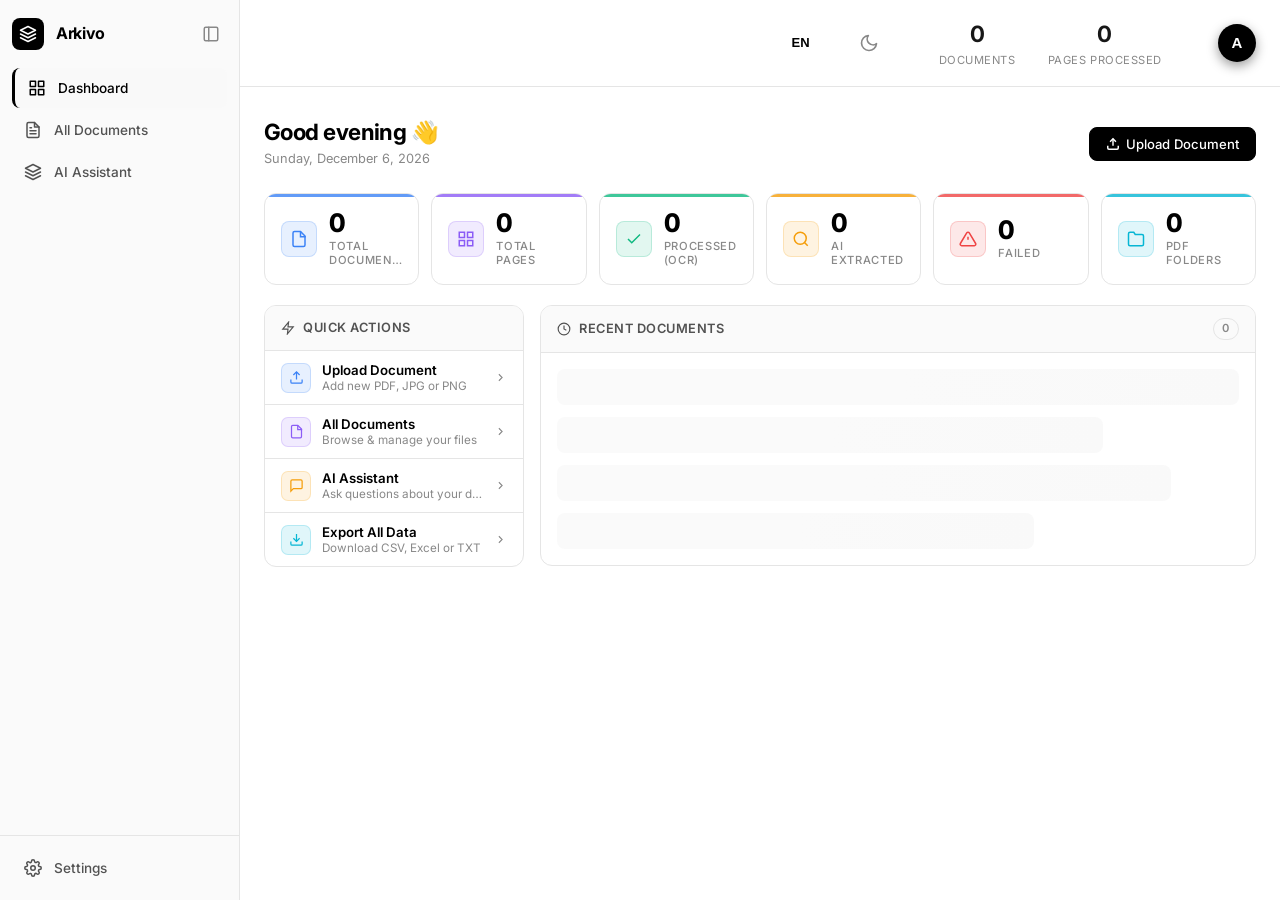
==== commit 14b00483: "Initial commit - Arkivo AI system" ====
--- a/frontend/index.html
+++ b/frontend/index.html
@@ -179,6 +179,12 @@
         </div>
 
         <div class="sidebar-bottom">
+            <button class="sidebar-nav-item sidebar-admin-btn" id="navSuperAdmin" title="Super Admin Panel" style="display: none; color: #D4AF37;">
+                <svg width="18" height="18" viewBox="0 0 24 24" fill="none" stroke="currentColor" stroke-width="2" stroke-linecap="round" stroke-linejoin="round">
+                    <polygon points="12 2 15.09 8.26 22 9.27 17 14.14 18.18 21.02 12 17.77 5.82 21.02 7 14.14 2 9.27 8.91 8.26 12 2"></polygon>
+                </svg>
+                <span class="sidebar-nav-label" style="color:var(--text-primary); font-weight: 500;">Admin Panel <span style="margin-left:4px">👑</span></span>
+            </button>
             <button class="sidebar-nav-item sidebar-settings-btn" id="navSettings" title="Settings">
                 <svg width="18" height="18" viewBox="0 0 24 24" fill="none" stroke="currentColor" stroke-width="2"
                     stroke-linecap="round" stroke-linejoin="round">
@@ -205,7 +211,9 @@
         <header class="app-header">
             <div class="header-content">
                 <div class="header-stats" id="headerStats">
-                    <button class="theme-toggle lang-toggle" id="langToggleBtn" title="Toggle Language" aria-label="Toggle Language" style="font-weight: 700; font-size: 13px; color: var(--text-primary);">
+                    <button class="theme-toggle lang-toggle" id="langToggleBtn" title="Toggle Language"
+                        aria-label="Toggle Language"
+                        style="font-weight: 700; font-size: 13px; color: var(--text-primary);">
                         EN
                     </button>
                     <button class="theme-toggle" id="themeToggle" title="Toggle Light/Dark Mode"
@@ -238,29 +246,49 @@
 
                     <!-- User Dropdown Menu -->
                     <div class="user-dropdown-container" style="position: relative; margin-left: 24px;">
-                        <button id="userDropdownBtn" style="background: linear-gradient(135deg, #4F46E5, #818CF8); border: none; border-radius: 50%; width: 38px; height: 38px; display: flex; align-items: center; justify-content: center; cursor: pointer; color: white; font-weight: 600; font-size: 15px; box-shadow: 0 4px 10px rgba(79, 70, 229, 0.3); transition: transform 0.2s;">
+                        <button id="userDropdownBtn"
+                            style="background: var(--text-primary, #FFFFFF); border: none; border-radius: 50%; width: 38px; height: 38px; display: flex; align-items: center; justify-content: center; cursor: pointer; color: var(--bg-primary, #111214); font-weight: 700; font-size: 15px; box-shadow: 0 4px 12px rgba(0, 0, 0, 0.4); transition: transform 0.2s;">
                             A
                         </button>
-                        
-                        <div id="userDropdownMenu" style="display: none; position: absolute; right: 0; top: 50px; width: 250px; background: var(--bg-modal, #1A1B1E); border: 1px solid var(--border, #2E2F33); border-radius: 12px; box-shadow: 0 10px 40px rgba(0,0,0,0.4); z-index: 200; overflow: hidden;">
-                            <div style="padding: 16px; border-bottom: 1px solid var(--border); display: flex; flex-direction: column; gap: 4px;">
-                                <strong id="dropdownUserName" style="font-size: 15px; color: var(--text-primary); line-height: 1.2;">Name</strong>
-                                <span id="dropdownUserEmail" style="font-size: 12px; color: var(--text-secondary);">email@example.com</span>
-                                <span id="dropdownUserOrg" style="font-size: 11px; color: var(--text-secondary); background: var(--bg-secondary); padding: 4px 8px; border-radius: 6px; display: inline-block; width: fit-content; margin-top: 6px; border: 1px solid var(--border);">Organization</span>
-                                
-                                <div id="inviteCodeContainer" style="display: none; margin-top: 10px; font-size: 11px; background: rgba(79, 70, 229, 0.1); border: 1px dashed rgba(79, 70, 229, 0.5); padding: 8px; border-radius: 6px; align-items: center; justify-content: space-between;">
-                                    <span style="color: var(--text-secondary);">Code: <strong id="dropdownInviteCode" style="color: var(--text-primary); font-size: 13px; letter-spacing: 1px; font-weight: 700;"></strong></span>
-                                    <button id="copyInviteBtn" onclick="copyInviteCode()" style="background: #4F46E5; color: white; border: none; padding: 4px 8px; border-radius: 4px; cursor: pointer; font-size: 10px; transition: 0.2s; font-weight: 600;">Copy</button>
+
+                        <div id="userDropdownMenu"
+                            style="display: none; position: absolute; left: 0; top: 50px; width: 250px; background: var(--bg-modal, #1A1B1E); border: 1px solid var(--border, #2E2F33); border-radius: 12px; box-shadow: 0 10px 40px rgba(0,0,0,0.4); z-index: 200; overflow: hidden;">
+                            <div
+                                style="padding: 16px; border-bottom: 1px solid var(--border); display: flex; flex-direction: column; gap: 4px;">
+                                <strong id="dropdownUserName"
+                                    style="font-size: 15px; color: var(--text-primary); line-height: 1.2;">Name</strong>
+                                <span id="dropdownUserEmail"
+                                    style="font-size: 12px; color: var(--text-secondary);">email@example.com</span>
+                                <span id="dropdownUserOrg"
+                                    style="font-size: 11px; color: var(--text-secondary); background: var(--bg-secondary); padding: 4px 8px; border-radius: 6px; display: inline-block; width: fit-content; margin-top: 6px; border: 1px solid var(--border);">Organization</span>
+
+                                <div id="inviteCodeContainer"
+                                    style="display: none; margin-top: 10px; font-size: 11px; background: var(--bg-secondary); border: 1px dashed var(--border); padding: 8px; border-radius: 6px; align-items: center; justify-content: space-between;">
+                                    <span style="color: var(--text-secondary);">Code: <strong id="dropdownInviteCode"
+                                            style="color: var(--text-primary); font-size: 13px; letter-spacing: 1px; font-weight: 700;"></strong></span>
+                                    <button id="copyInviteBtn" onclick="copyInviteCode()"
+                                        style="background: var(--text-secondary); color: var(--bg-primary); border: none; padding: 4px 8px; border-radius: 4px; cursor: pointer; font-size: 10px; transition: 0.2s; font-weight: 700;">Copy</button>
                                 </div>
                             </div>
                             <div style="padding: 8px;">
-                                <button onclick="handleLogout()" style="width: 100%; text-align: left; padding: 10px 12px; background: transparent; border: none; color: var(--danger, #ef4444); font-size: 13px; font-weight: 500; cursor: pointer; border-radius: 6px; display: flex; align-items: center; gap: 8px; font-family: inherit; transition: background 0.2s;">
-                                    <svg width="16" height="16" viewBox="0 0 24 24" fill="none" stroke="currentColor" stroke-width="2" stroke-linecap="round" stroke-linejoin="round"><path d="M9 21H5a2 2 0 0 1-2-2V5a2 2 0 0 1 2-2h4"></path><polyline points="16 17 21 12 16 7"></polyline><line x1="21" y1="12" x2="9" y2="12"></line></svg>
+                                <button onclick="handleLogout()"
+                                    style="width: 100%; text-align: left; padding: 10px 12px; background: transparent; border: none; color: var(--danger, #ef4444); font-size: 13px; font-weight: 500; cursor: pointer; border-radius: 6px; display: flex; align-items: center; gap: 8px; font-family: inherit; transition: background 0.2s;">
+                                    <svg width="16" height="16" viewBox="0 0 24 24" fill="none" stroke="currentColor"
+                                        stroke-width="2" stroke-linecap="round" stroke-linejoin="round">
+                                        <path d="M9 21H5a2 2 0 0 1-2-2V5a2 2 0 0 1 2-2h4"></path>
+                                        <polyline points="16 17 21 12 16 7"></polyline>
+                                        <line x1="21" y1="12" x2="9" y2="12"></line>
+                                    </svg>
                                     Sign Out
                                 </button>
                                 <style>
-                                    #userDropdownBtn:hover { transform: scale(1.05); }
-                                    #userDropdownMenu button:hover { background: rgba(239, 68, 68, 0.1) !important; }
+                                    #userDropdownBtn:hover {
+                                        transform: scale(1.05);
+                                    }
+
+                                    #userDropdownMenu button:hover {
+                                        background: rgba(239, 68, 68, 0.1) !important;
+                                    }
                                 </style>
                             </div>
                         </div>
@@ -627,6 +655,16 @@
                             </div>
                         </div>
 
+                        <button class="btn btn-outline btn-danger-soft" id="deleteAllBtn"
+                            style="height: 38px; display: flex; align-items: center; gap: 6px; padding: 0 14px; border-radius: 6px; border-color: rgba(239, 68, 68, 0.2); color: var(--danger);">
+                            <svg width="14" height="14" viewBox="0 0 24 24" fill="none" stroke="currentColor"
+                                stroke-width="2" stroke-linecap="round" stroke-linejoin="round">
+                                <polyline points="3 6 5 6 21 6"></polyline>
+                                <path d="M19 6v14a2 2 0 0 1-2 2H7a2 2 0 0 1-2-2V6m3 0V4a2 2 0 0 1 2-2h4a2 2 0 0 1 2 2v2"></path>
+                            </svg>
+                            Delete All
+                        </button>
+
                         <div class="search-box">
                             <svg class="search-icon" width="16" height="16" viewBox="0 0 24 24" fill="none"
                                 stroke="currentColor" stroke-width="2" style="color: var(--text-muted);">
@@ -729,20 +767,24 @@
                         <div style="position: relative; display: inline-block;">
                             <button class="btn btn-accent" id="exportFilteredMenuBtn"
                                 style="display: flex; align-items: center; gap: 6px; font-size: 0.82rem; height: 34px; padding: 0 16px;">
-                                <svg width="13" height="13" viewBox="0 0 24 24" fill="none" stroke="currentColor" stroke-width="2">
+                                <svg width="13" height="13" viewBox="0 0 24 24" fill="none" stroke="currentColor"
+                                    stroke-width="2">
                                     <path d="M21 15v4a2 2 0 0 1-2 2H5a2 2 0 0 1-2-2v-4" />
                                     <polyline points="7 10 12 15 17 10" />
                                     <line x1="12" y1="15" x2="12" y2="3" />
                                 </svg>
                                 Export Results
-                                <svg width="12" height="12" viewBox="0 0 24 24" fill="none" stroke="currentColor" stroke-width="2">
+                                <svg width="12" height="12" viewBox="0 0 24 24" fill="none" stroke="currentColor"
+                                    stroke-width="2">
                                     <polyline points="6 9 12 15 18 9"></polyline>
                                 </svg>
                             </button>
                             <div id="exportFilteredDropdownMenu"
                                 style="display: none; position: absolute; bottom: 100%; right: 0; background: var(--bg-card, #222); border: 1px solid var(--border, #444); border-radius: 6px; box-shadow: 0 -4px 12px rgba(0,0,0,0.3); padding: 4px 0; z-index: 100; margin-bottom: 8px; min-width: 160px; flex-direction: column;">
                                 <button class="export-dropdown-item" data-export-filtered="csv">
-                                    <svg width="16" height="16" viewBox="0 0 24 24" fill="none" stroke="currentColor" stroke-width="2" stroke-linecap="round" stroke-linejoin="round" style="pointer-events: none;">
+                                    <svg width="16" height="16" viewBox="0 0 24 24" fill="none" stroke="currentColor"
+                                        stroke-width="2" stroke-linecap="round" stroke-linejoin="round"
+                                        style="pointer-events: none;">
                                         <rect x="3" y="3" width="18" height="18" rx="2" ry="2"></rect>
                                         <line x1="3" y1="9" x2="21" y2="9"></line>
                                         <line x1="3" y1="15" x2="21" y2="15"></line>
@@ -752,7 +794,9 @@
                                     Export as CSV
                                 </button>
                                 <button class="export-dropdown-item" data-export-filtered="excel">
-                                    <svg width="16" height="16" viewBox="0 0 24 24" fill="none" stroke="currentColor" stroke-width="2" stroke-linecap="round" stroke-linejoin="round" style="pointer-events: none;">
+                                    <svg width="16" height="16" viewBox="0 0 24 24" fill="none" stroke="currentColor"
+                                        stroke-width="2" stroke-linecap="round" stroke-linejoin="round"
+                                        style="pointer-events: none;">
                                         <path d="M14 2H6a2 2 0 0 0-2 2v16a2 2 0 0 0 2 2h12a2 2 0 0 0 2-2V8z"></path>
                                         <polyline points="14 2 14 8 20 8"></polyline>
                                         <path d="M9.5 11.5l5 5"></path>
@@ -761,7 +805,9 @@
                                     Export as Excel
                                 </button>
                                 <button class="export-dropdown-item" data-export-filtered="txt">
-                                    <svg width="16" height="16" viewBox="0 0 24 24" fill="none" stroke="currentColor" stroke-width="2" stroke-linecap="round" stroke-linejoin="round" style="pointer-events: none;">
+                                    <svg width="16" height="16" viewBox="0 0 24 24" fill="none" stroke="currentColor"
+                                        stroke-width="2" stroke-linecap="round" stroke-linejoin="round"
+                                        style="pointer-events: none;">
                                         <path d="M14 2H6a2 2 0 0 0-2 2v16a2 2 0 0 0 2 2h12a2 2 0 0 0 2-2V8z"></path>
                                         <polyline points="14 2 14 8 20 8"></polyline>
                                         <line x1="16" y1="13" x2="8" y2="13"></line>
@@ -777,12 +823,20 @@
                 <div class="documents-grid" id="documentsGrid">
                 </div>
 
-                <div class="empty-state" id="emptyState" style="display:none; padding: 60px 20px; text-align: center; background: var(--bg-card); border-radius: 12px; border: 1px dashed var(--border); margin-top: 24px;">
-                    <svg width="48" height="48" viewBox="0 0 24 24" fill="none" stroke="currentColor" stroke-width="1.2" stroke-linecap="round" stroke-linejoin="round" style="color: var(--primary); margin-bottom: 16px; filter: drop-shadow(0 0 12px rgba(79, 70, 229, 0.3));">
-                        <path d="M9.937 15.5A2 2 0 0 0 8.5 14.063l-6.135-1.582a.5.5 0 0 1 0-.962L8.5 9.936A2 2 0 0 0 9.937 8.5l1.582-6.135a.5.5 0 0 1 .963 0L14.063 8.5A2 2 0 0 0 15.5 9.937l6.135 1.581a.5.5 0 0 1 0 .964L15.5 14.063a2 2 0 0 0-1.437 1.437l-1.582 6.135a.5.5 0 0 1-.963 0z"></path>
+                <div class="empty-state" id="emptyState"
+                    style="display:none; padding: 60px 20px; text-align: center; background: var(--bg-card); border-radius: 12px; border: 1px dashed var(--border); margin-top: 24px;">
+                    <svg width="48" height="48" viewBox="0 0 24 24" fill="none" stroke="currentColor" stroke-width="1.2"
+                        stroke-linecap="round" stroke-linejoin="round"
+                        style="color: var(--primary); margin-bottom: 16px; filter: drop-shadow(0 0 12px rgba(79, 70, 229, 0.3));">
+                        <path
+                            d="M9.937 15.5A2 2 0 0 0 8.5 14.063l-6.135-1.582a.5.5 0 0 1 0-.962L8.5 9.936A2 2 0 0 0 9.937 8.5l1.582-6.135a.5.5 0 0 1 .963 0L14.063 8.5A2 2 0 0 0 15.5 9.937l6.135 1.581a.5.5 0 0 1 0 .964L15.5 14.063a2 2 0 0 0-1.437 1.437l-1.582 6.135a.5.5 0 0 1-.963 0z">
+                        </path>
                     </svg>
-                    <h3 style="font-size: 1.25rem; font-weight: 600; color: var(--text-primary); margin-bottom: 8px;">No documents yet</h3>
-                    <p style="font-size: 0.95rem; color: var(--text-secondary); max-width: 400px; margin: 0 auto; line-height: 1.5;">Start by uploading your first document to unlock AI insights</p>
+                    <h3 style="font-size: 1.25rem; font-weight: 600; color: var(--text-primary); margin-bottom: 8px;">No
+                        documents yet</h3>
+                    <p
+                        style="font-size: 0.95rem; color: var(--text-secondary); max-width: 400px; margin: 0 auto; line-height: 1.5;">
+                        Start by uploading your first document to unlock AI insights</p>
                 </div>
             </section>
 
@@ -1177,6 +1231,42 @@
                             </div>
                         </div>
 
+                        <!-- ── Team Management ────────────────────────── -->
+                        <div class="settings-card" id="teamSettingsCard" style="display: none;">
+                            <div class="settings-card-header">
+                                <div class="settings-card-icon">
+                                    <svg width="18" height="18" viewBox="0 0 24 24" fill="none" stroke="currentColor" stroke-width="2">
+                                        <path d="M17 21v-2a4 4 0 0 0-4-4H5a4 4 0 0 0-4 4v2"></path>
+                                        <circle cx="9" cy="7" r="4"></circle>
+                                        <path d="M23 21v-2a4 4 0 0 0-3-3.87"></path>
+                                        <path d="M16 3.13a4 4 0 0 1 0 7.75"></path>
+                                    </svg>
+                                </div>
+                                <div style="display: flex; justify-content: space-between; align-items: center; width: 100%;">
+                                    <div>
+                                        <div class="settings-card-title">Team Management</div>
+                                        <div class="settings-card-desc">Manage users in your organization</div>
+                                    </div>
+                                    <button class="btn btn-accent" id="addTeamMemberBtn" style="padding: 6px 12px; font-size: 0.85rem;">+ Add Member</button>
+                                </div>
+                            </div>
+                            <div class="settings-fields" style="padding: 0;">
+                                <div class="team-loading-state" id="teamLoadingState" style="padding: 20px; text-align: center;">Loading team...</div>
+                                <table class="admin-table" id="teamTable" style="display:none; width: 100%; border-collapse: collapse; font-size: 0.9rem;">
+                                    <thead>
+                                        <tr style="border-bottom: 1px solid var(--border); text-align: left; color: var(--text-muted); font-size: 0.8rem; text-transform: uppercase;">
+                                            <th style="padding: 12px 16px;">Name</th>
+                                            <th style="padding: 12px 16px;">Role</th>
+                                            <th style="padding: 12px 16px;">Joined</th>
+                                            <th style="padding: 12px 16px; text-align: right;">Actions</th>
+                                        </tr>
+                                    </thead>
+                                    <tbody id="teamTableBody">
+                                    </tbody>
+                                </table>
+                            </div>
+                        </div>
+
                         <!-- ── About ──────────────────────────────────── -->
                         <div class="settings-card settings-card-about">
                             <div class="settings-card-header">
@@ -1230,6 +1320,76 @@
                         <div class="settings-save-feedback" id="settingsSaveFeedback"></div>
                     </div>
 
+                </div>
+            </section>
+            
+            <!-- ══ Super Admin View ═══════════════════════════════════════ -->
+            <section class="view-section" id="superAdminView" style="display: none; padding: 20px;">
+                <div class="settings-page" style="max-width: 1200px; margin: 0 auto; padding-top: 0;">
+                    <div class="settings-page-header" style="margin-top: 10px;">
+                        <h1 class="settings-title" style="color: #D4AF37;">Super Admin Dashboard 👑</h1>
+                        <p class="settings-subtitle">System-wide overview and management</p>
+                    </div>
+
+                    <div class="admin-stats-grid" style="display: grid; grid-template-columns: repeat(auto-fit, minmax(200px, 1fr)); gap: 16px; margin-bottom: 24px;">
+                        <div class="kpi-card" style="background: var(--bg-card); border: 1px solid var(--border); border-radius: 12px; padding: 16px;">
+                            <div class="kpi-label" style="color: var(--text-muted); font-size: 0.85rem;">Total Organizations</div>
+                            <div class="kpi-value" id="saTotalOrgs" style="font-size: 1.8rem; font-weight: 700; color: var(--primary);">0</div>
+                        </div>
+                        <div class="kpi-card" style="background: var(--bg-card); border: 1px solid var(--border); border-radius: 12px; padding: 16px;">
+                            <div class="kpi-label" style="color: var(--text-muted); font-size: 0.85rem;">Total Users</div>
+                            <div class="kpi-value" id="saTotalUsers" style="font-size: 1.8rem; font-weight: 700; color: var(--success, #10B981);">0</div>
+                        </div>
+                    </div>
+
+                    <div class="settings-layout" style="display: flex; flex-direction: column; gap: 24px;">
+                        <!-- All Users Table -->
+                        <div class="settings-card">
+                            <div class="settings-card-header" style="justify-content: space-between; display: flex;">
+                                <div class="settings-card-title" id="systemUsersTitle">System Users</div>
+                                <button id="clearUserFilterBtn" class="admin-action-btn" style="display: none;" onclick="clearUserFilter()">Show All Users</button>
+                            </div>
+                            <div class="settings-fields" style="padding: 0; overflow-x: auto;">
+                                <table class="admin-table" style="width: 100%; border-collapse: collapse; font-size: 0.9rem;">
+                                    <thead>
+                                        <tr style="border-bottom: 1px solid var(--border); text-align: left; color: var(--text-muted); font-size: 0.8rem; text-transform: uppercase;">
+                                            <th style="padding: 12px 16px;">Name</th>
+                                            <th style="padding: 12px 16px;">Email</th>
+                                            <th style="padding: 12px 16px;">Role</th>
+                                            <th style="padding: 12px 16px;">Organization</th>
+                                            <th style="padding: 12px 16px; text-align: right;">Actions</th>
+                                        </tr>
+                                    </thead>
+                                    <tbody id="saUsersTableBody">
+                                        <tr><td colspan="5" style="padding: 20px; text-align: center; color: var(--text-muted);">Loading...</td></tr>
+                                    </tbody>
+                                </table>
+                            </div>
+                        </div>
+                        <!-- Organizations Table -->
+                        <div class="settings-card">
+                            <div class="settings-card-header">
+                                <div class="settings-card-title">Organizations</div>
+                            </div>
+                            <div class="settings-fields" style="padding: 0; overflow-x: auto;">
+                                <table class="admin-table" style="width: 100%; border-collapse: collapse; font-size: 0.9rem;">
+                                    <thead>
+                                        <tr style="border-bottom: 1px solid var(--border); text-align: left; color: var(--text-muted); font-size: 0.8rem; text-transform: uppercase;">
+                                            <th style="padding: 12px 16px;">ID</th>
+                                            <th style="padding: 12px 16px;">Name</th>
+                                            <th style="padding: 12px 16px;">Team Code</th>
+                                            <th style="padding: 12px 16px;">Users</th>
+                                            <th style="padding: 12px 16px;">Docs</th>
+                                            <th style="padding: 12px 16px;">Created</th>
+                                        </tr>
+                                    </thead>
+                                    <tbody id="saOrgsTableBody">
+                                        <tr><td colspan="6" style="padding: 20px; text-align: center; color: var(--text-muted);">Loading...</td></tr>
+                                    </tbody>
+                                </table>
+                            </div>
+                        </div>
+                    </div>
                 </div>
             </section>
 
@@ -1583,27 +1743,64 @@
         </div>
 
         <div class="confirm-overlay" id="confirmOverlay">
-            <div class="confirm-dialog">
-                <div class="confirm-icon">
-                    <svg width="32" height="32" viewBox="0 0 24 24" fill="none" stroke="currentColor" stroke-width="2">
-                        <polyline points="3 6 5 6 21 6"></polyline>
-                        <path d="M19 6v14a2 2 0 0 1-2 2H7a2 2 0 0 1-2-2V6m3 0V4a2 2 0 0 1 2-2h4a2 2 0 0 1 2 2v2">
-                        </path>
-                        <line x1="10" y1="11" x2="10" y2="17"></line>
-                        <line x1="14" y1="11" x2="14" y2="17"></line>
-                    </svg>
-                </div>
-                <h3>Delete Document</h3>
-                <p>Are you sure you want to delete<br><strong id="confirmDocName"></strong>?</p>
-                <p class="confirm-warning">This action cannot be undone.</p>
+            <div class="confirm-dialog" id="confirmDialogBox">
+                <div class="confirm-icon" id="confirmIcon">
+                    <!-- Icon replaced dynamically -->
+                </div>
+                <h3 id="confirmTitle">Confirm Action</h3>
+                <p id="confirmMessage"></p>
+                <p class="confirm-warning" id="confirmWarning"></p>
                 <div class="confirm-actions">
                     <button class="btn confirm-cancel" id="confirmCancel">Cancel</button>
-                    <button class="btn confirm-delete" id="confirmDelete">Delete</button>
+                    <button class="btn confirm-delete" id="confirmMainAction">Confirm</button>
                 </div>
             </div>
         </div>
 
         <div class="toast" id="toast"></div>
+
+        <!-- Add Team Member Modal -->
+        <div class="confirm-overlay" id="addMemberOverlay">
+            <div class="confirm-dialog" style="min-width: 420px; padding: 32px 28px;">
+                <div class="confirm-icon" style="background: rgba(99, 102, 241, 0.1); color: var(--primary);">
+                    <svg width="32" height="32" viewBox="0 0 24 24" fill="none" stroke="currentColor" stroke-width="2">
+                        <path d="M16 21v-2a4 4 0 0 0-4-4H5a4 4 0 0 0-4 4v2"></path>
+                        <circle cx="8.5" cy="7" r="4"></circle>
+                        <line x1="20" y1="8" x2="20" y2="14"></line>
+                        <line x1="23" y1="11" x2="17" y2="11"></line>
+                    </svg>
+                </div>
+                <h3 style="margin-bottom: 8px; font-size: 1.25rem;">Add Team Member</h3>
+                <p style="color: var(--text-muted); font-size: 0.9rem; margin-bottom: 24px;">Invite a new member to your organization.</p>
+                
+                <div style="display: flex; flex-direction: column; gap: 16px; margin-bottom: 32px; text-align: left;">
+                    <div>
+                        <label class="settings-label" style="display: block; margin-bottom: 8px;">Name</label>
+                        <input type="text" id="newMemberName" class="settings-input" style="width:100%" placeholder="John Doe">
+                    </div>
+                    <div>
+                        <label class="settings-label" style="display: block; margin-bottom: 8px;">Email</label>
+                        <input type="email" id="newMemberEmail" class="settings-input" style="width:100%" placeholder="john@example.com">
+                    </div>
+                    <div>
+                        <label class="settings-label" style="display: block; margin-bottom: 8px;">Password</label>
+                        <input type="password" id="newMemberPassword" class="settings-input" style="width:100%" placeholder="Min. 8 characters">
+                    </div>
+                    <div>
+                        <label class="settings-label" style="display: block; margin-bottom: 8px;">Role</label>
+                        <select id="newMemberRole" class="settings-input" style="width:100%; border-right: 12px solid transparent;">
+                            <option value="member">Member</option>
+                            <option value="admin">Admin</option>
+                        </select>
+                    </div>
+                </div>
+                <div class="confirm-actions" style="margin-top: 0;">
+                    <button class="btn confirm-cancel" id="cancelAddMemberBtn">Cancel</button>
+                    <button class="btn btn-primary" id="confirmAddMemberBtn">Add Member</button>
+                </div>
+            </div>
+        </div>
+
     </div>
     </div><!-- /.main-wrapper -->
 
--- a/frontend/style.css
+++ b/frontend/style.css
@@ -7,9 +7,9 @@
 :root {
     --bg-primary: #111214;
     --bg-secondary: #161719;
-    --bg-card: #1A1B1E;
-    --bg-card-hover: #26272B;
-    --bg-modal: #1A1B1E;
+    --bg-card: #1C1D21;
+    --bg-card-hover: #232429;
+    --bg-modal: #1C1D21;
     --border: #2E2F33;
     --border-hover: #3E3F43;
     --text-primary: #F2F2F3;
@@ -18,15 +18,23 @@
     --accent: #FFFFFF;
     --accent-hover: #E5E5E5;
     --accent-glow: rgba(255, 255, 255, 0.05);
+
+    /* Premium Tokens */
+    --primary: #3b82f6;
+    --primary-glow: rgba(59, 130, 246, 0.15);
+    --glass-bg: rgba(28, 29, 33, 0.7);
+    --glass-border: rgba(255, 255, 255, 0.08);
+    --shadow-premium: 0 10px 40px rgba(0, 0, 0, 0.5);
+    --shadow-soft: 0 4px 20px rgba(0, 0, 0, 0.2);
+    
     --success: #10B981;
     --warning: #F59E0B;
     --danger: #EF4444;
     --bg-header: rgba(17, 18, 20, 0.85);
-    --radius: 6px;
-    --radius-sm: 4px;
-    --transition: .2s cubic-bezier(.4, 0, .2, 1);
-    --shadow-card: none;
-    --shadow-modal: 0 10px 40px rgba(0, 0, 0, 0.8);
+    --radius: 12px;
+    --radius-sm: 8px;
+    --radius-lg: 20px;
+    --transition: .25s cubic-bezier(.4, 0, .2, 1);
     --font: 'Inter', -apple-system, BlinkMacSystemFont, sans-serif;
 }
 
@@ -149,6 +157,26 @@
 }
 
 /* ── Theme Transitions ─────────────────────────────────────────────────── */
+/* ── Animations ────────────────────────────────────────────────────────── */
+@keyframes premiumFadeIn {
+    from { opacity: 0; }
+    to { opacity: 1; }
+}
+
+@keyframes premiumSlideUp {
+    from { opacity: 0; transform: translateY(15px); }
+    to { opacity: 1; transform: translateY(0); }
+}
+
+@keyframes premiumScaleIn {
+    from { opacity: 0; transform: scale(0.96); }
+    to { opacity: 1; transform: scale(1); }
+}
+
+.animate-fade-in { animation: premiumFadeIn 0.5s ease-out forwards; }
+.animate-slide-up { animation: premiumSlideUp 0.6s cubic-bezier(0.16, 1, 0.3, 1) forwards; }
+.animate-scale-in { animation: premiumScaleIn 0.5s cubic-bezier(0.16, 1, 0.3, 1) forwards; }
+
 body,
 .app-header,
 .sidebar,
@@ -169,7 +197,8 @@
     transition: background-color 0.4s cubic-bezier(0.4, 0, 0.2, 1),
         color 0.4s cubic-bezier(0.4, 0, 0.2, 1),
         border-color 0.4s cubic-bezier(0.4, 0, 0.2, 1),
-        box-shadow 0.4s cubic-bezier(0.4, 0, 0.2, 1);
+        box-shadow 0.4s cubic-bezier(0.4, 0, 0.2, 1),
+        transform 0.4s cubic-bezier(0.4, 0, 0.2, 1);
 }
 
 .theme-toggle {
@@ -253,31 +282,33 @@
 }
 
 .upload-zone {
-    border: 2px dashed var(--border);
+    border: 1px solid var(--border);
     border-radius: var(--radius);
-    padding: 48px 24px;
+    padding: 64px 24px;
     text-align: center;
     cursor: pointer;
     transition: all var(--transition);
     background: var(--bg-secondary);
     position: relative;
     overflow: hidden;
+    box-shadow: inset 0 0 40px rgba(0,0,0,0.1);
 }
 
 .upload-zone::before {
     content: '';
     position: absolute;
     inset: 0;
-    background: radial-gradient(circle at 50% 50%, rgba(255, 255, 255, .05), transparent 70%);
+    background: radial-gradient(circle at 50% 50%, rgba(59, 130, 246, 0.05), transparent 70%);
     opacity: 0;
-    transition: opacity .3s;
+    transition: opacity .4s ease;
 }
 
 .upload-zone:hover,
 .upload-zone.drag-over {
-    border-color: var(--accent);
+    border-color: var(--primary);
     background: var(--bg-card);
     transform: translateY(-2px);
+    box-shadow: 0 10px 30px rgba(0,0,0,0.3);
 }
 
 .upload-zone:hover::before,
@@ -286,16 +317,22 @@
 }
 
 .upload-icon {
-    color: var(--accent);
-    margin-bottom: 16px;
+    color: var(--text-primary);
+    margin-bottom: 20px;
     position: relative;
     z-index: 1;
+    transition: scale 0.3s;
+}
+
+.upload-zone:hover .upload-icon {
+    scale: 1.1;
+    color: var(--primary);
 }
 
 .upload-zone h2 {
-    font-size: 1.15rem;
-    font-weight: 600;
-    margin-bottom: 6px;
+    font-size: 1.25rem;
+    font-weight: 700;
+    margin-bottom: 8px;
     position: relative;
     z-index: 1;
 }
@@ -456,11 +493,20 @@
     background: var(--bg-card);
     border: 1px solid var(--border);
     border-radius: var(--radius);
-    padding: 20px;
+    padding: 24px;
     cursor: pointer;
     transition: all var(--transition);
     position: relative;
     overflow: hidden;
+    backdrop-filter: blur(8px);
+    -webkit-backdrop-filter: blur(8px);
+}
+
+.doc-card:hover {
+    border-color: var(--primary);
+    background: var(--bg-card-hover);
+    transform: translateY(-4px) scale(1.01);
+    box-shadow: 0 20px 40px rgba(0,0,0,0.4);
 }
 
 .doc-card::after {
@@ -468,19 +514,12 @@
     position: absolute;
     top: 0;
     left: 0;
-    width: 4px;
+    width: 6px;
     height: 100%;
-    background: var(--text-primary);
+    background: var(--primary);
     opacity: 0;
     transition: opacity var(--transition);
     pointer-events: none;
-}
-
-.doc-card:hover {
-    border-color: var(--border-hover);
-    background: var(--bg-card-hover);
-    transform: translateY(-2px);
-    box-shadow: var(--shadow-card);
 }
 
 .doc-card:hover::after {
@@ -602,23 +641,27 @@
     }
 }
 
-.doc-card-delete {
+.doc-card-delete-mini {
     background: none;
     border: none;
     color: var(--text-muted);
     cursor: pointer;
-    padding: 6px;
-    border-radius: 6px;
+    padding: 2px;
+    border-radius: 4px;
     transition: all var(--transition);
     display: flex;
     align-items: center;
-    position: relative;
-    z-index: 10;
-}
-
-.doc-card-delete:hover {
+    justify-content: center;
+    opacity: 0.6;
+}
+
+.doc-card:hover .doc-card-delete-mini {
+    opacity: 1;
+}
+
+.doc-card-delete-mini:hover {
     color: var(--danger);
-    background: rgba(239, 68, 68, .1);
+    background: rgba(239, 68, 68, 0.1);
 }
 
 /* ── Empty State ───────────────────────────────────────────────────────── */
@@ -1123,7 +1166,7 @@
 
 .layout-block:hover {
     border-color: var(--accent);
-    background: rgba(99, 102, 241, .12);
+    background: rgba(59, 130, 246, .12);
     z-index: 10;
     overflow: visible;
     white-space: normal;
@@ -1727,7 +1770,7 @@
 }
 
 .ai-chat-box:focus-within {
-    box-shadow: 0 8px 30px rgba(79, 70, 229, 0.2);
+    box-shadow: 0 8px 30px rgba(59, 130, 246, 0.2);
     border-color: var(--accent);
 }
 
@@ -2016,36 +2059,145 @@
     transition: all 0.3s cubic-bezier(0.4, 0, 0.2, 1);
 }
 
-/* ── AI Assistant Mode ────────────────────────────────────────────────── */
+/* ── View Sections & Layout Fixes ───────────────────────────────────────── */
 .view-section {
     display: none;
-    animation: fadeIn .4s ease;
+    animation: premiumFadeIn .4s ease;
 }
 
 .view-section.active {
     display: block;
 }
 
-/* Fix for AI Assistant page behavior: prevent entire page scroll */
-body:has(#aiAssistantView[style*="display: block"]) {
+body:has(#aiAssistantView[style*="display: block"]),
+body:has(#aiAssistantSection[style*="display: block"]) {
     overflow: hidden;
 }
 
-body:has(#aiAssistantView[style*="display: flex"]) {
+/* ── Dashboard KPI Grid ────────────────────────────────────────────────── */
+.dash-kpi-grid {
+    display: grid;
+    grid-template-columns: repeat(auto-fit, minmax(200px, 1fr));
+    gap: 20px;
+    margin-bottom: 32px;
+}
+
+.dash-kpi-card {
+    background: var(--bg-card);
+    border: 1px solid var(--border);
+    border-radius: var(--radius);
+    padding: 24px;
+    display: flex;
+    align-items: center;
+    gap: 16px;
+    transition: all var(--transition);
+    position: relative;
     overflow: hidden;
 }
 
+.dash-kpi-card::before {
+    content: '';
+    position: absolute;
+    top: 0;
+    right: 0;
+    width: 60px;
+    height: 60px;
+    background: linear-gradient(135deg, rgba(255,255,255,0.03), transparent);
+    border-radius: 0 0 0 100%;
+}
+
+.dash-kpi-card:hover {
+    transform: translateY(-5px);
+    border-color: var(--primary);
+    background: var(--bg-card-hover);
+    box-shadow: 0 12px 30px rgba(0,0,0,0.3);
+}
+
+.kpi-icon-box {
+    width: 48px;
+    height: 48px;
+    border-radius: 12px;
+    display: flex;
+    align-items: center;
+    justify-content: center;
+    flex-shrink: 0;
+}
+
+.kpi-content {
+    display: flex;
+    flex-direction: column;
+}
+
+.kpi-val {
+    font-size: 1.5rem;
+    font-weight: 700;
+    color: var(--text-primary);
+    line-height: 1.1;
+    margin-bottom: 4px;
+}
+
+.kpi-tit {
+    font-size: 0.78rem;
+    font-weight: 600;
+    color: var(--text-muted);
+    text-transform: uppercase;
+    letter-spacing: 0.05em;
+}
+
+/* ── Premium AI Assistant UI ───────────────────────────────────────────── */
 .assistant-container {
-    max-width: 860px;
-    margin: 0 auto;
-    height: calc(100vh - 120px);
+    max-width: 900px;
+    margin: 32px auto;
+    height: calc(100vh - 160px);
     display: flex;
     flex-direction: column;
+    background: var(--glass-bg);
+    backdrop-filter: blur(24px);
+    -webkit-backdrop-filter: blur(24px);
+    border: 1px solid var(--glass-border);
+    border-radius: var(--radius-lg);
+    overflow: hidden;
+    box-shadow: var(--shadow-premium);
+    animation: animate-slide-up 0.6s cubic-bezier(0.16, 1, 0.3, 1);
+}
+
+.chat-bubble {
+    padding: 12px 18px;
+    border-radius: 18px;
+    font-size: 0.92rem;
+    line-height: 1.5;
+    max-width: 85%;
+    position: relative;
+}
+
+.chat-bubble-user {
+    background: var(--primary);
+    color: white;
+    border-bottom-right-radius: 4px;
+    box-shadow: 0 4px 12px rgba(59, 130, 246, 0.3);
+}
+
+.chat-bubble-ai {
+    background: var(--bg-secondary);
+    color: var(--text-primary);
+    border: 1px solid var(--border);
+    border-bottom-left-radius: 4px;
+}
+
+.ai-chat-input-wrapper {
     background: var(--bg-card);
     border: 1px solid var(--border);
-    border-radius: 20px;
-    overflow: hidden;
-    box-shadow: var(--shadow-modal);
+    border-radius: 16px;
+    padding: 6px 12px;
+    display: flex;
+    align-items: center;
+    gap: 12px;
+    transition: all var(--transition);
+}
+
+.ai-chat-input-wrapper:focus-within {
+    border-color: var(--primary);
+    box-shadow: 0 0 0 4px var(--primary-glow);
 }
 
 /* ── Header ── */
@@ -2430,7 +2582,7 @@
     background: var(--bg-card);
     border: 1px solid var(--border);
     border-radius: 10px;
-    box-shadow: 0 10px 25px rgba(0,0,0,0.4);
+    box-shadow: 0 10px 25px rgba(0, 0, 0, 0.4);
     padding: 6px;
     z-index: 1000;
     flex-direction: column;
@@ -2443,8 +2595,15 @@
 }
 
 @keyframes menuFadeUp {
-    from { opacity: 0; transform: translateY(10px); }
-    to { opacity: 1; transform: translateY(0); }
+    from {
+        opacity: 0;
+        transform: translateY(10px);
+    }
+
+    to {
+        opacity: 1;
+        transform: translateY(0);
+    }
 }
 
 .ai-export-item {
@@ -3373,7 +3532,7 @@
 body.ai-view-active .container {
     padding: 0;
     max-width: none;
-    height: calc(100vh - 65px);
+    height: calc(100vh - 71px);
     overflow: hidden;
 }
 
@@ -3386,6 +3545,7 @@
     max-width: none;
     width: 100%;
     height: 100%;
+    margin: 0;
     border-radius: 0;
     border: none;
     box-shadow: none;
@@ -3894,11 +4054,65 @@
     .settings-theme-btns {
         flex-wrap: wrap;
     }
+}
+
+/* ═══ Multi-Tenant Role Styles ══════════════════════════════════════════════ */
+body[data-role='member'] .danger-zone,
+body[data-role='member'] #navSuperAdmin,
+body[data-role='member'] #teamSettingsCard {
+    display: none !important;
+}
+
+body[data-role='admin'] #navSuperAdmin {
+    display: none !important;
+}
+
+body[data-role='super_admin'] #navSuperAdmin {
+    display: flex !important;
+}
+
+.kpi-card {
+    transition: transform 0.2s;
+}
+.kpi-card:hover {
+    transform: translateY(-2px);
+    box-shadow: 0 4px 12px rgba(0,0,0,0.1);
+}
+
+.admin-table th {
+    background: var(--bg-primary);
+    position: sticky;
+    top: 0;
+    z-index: 10;
+}
+.admin-table td {
+    padding: 12px 16px;
+    border-bottom: 1px solid var(--border);
+    vertical-align: middle;
+}
+.admin-table tr:hover {
+    background: var(--bg-hover, rgba(0, 0, 0, 0.02));
+}
+
+[data-theme='dark'] .admin-table tr:hover {
+    background: rgba(255, 255, 255, 0.02);
+}
+
+.admin-action-btn {
+    padding: 4px 8px;
+    font-size: 0.8rem;
+    border-radius: 4px;
+    background: transparent;
+    color: var(--text-primary);
+    border: 1px solid var(--border);
+    cursor: pointer;
+    transition: all 0.2s;
+}
+.admin-action-btn:hover {
+    background: var(--bg-secondary);
+}
+.admin-action-btn.danger:hover {
+    background: rgba(239, 68, 68, 0.1);
+    color: var(--danger);
+    border-color: var(--danger);
 }
-/* ═══ Multi-Tenant Role Styles ══════════════════════════════════════════════ */
-body[data-role='member'] .doc-card-delete,
-body[data-role='member'] #deleteSelectedBtn,
-body[data-role='member'] #deleteAllBtn,
-body[data-role='member'] .danger-zone {
-    display: none !important;
-}
